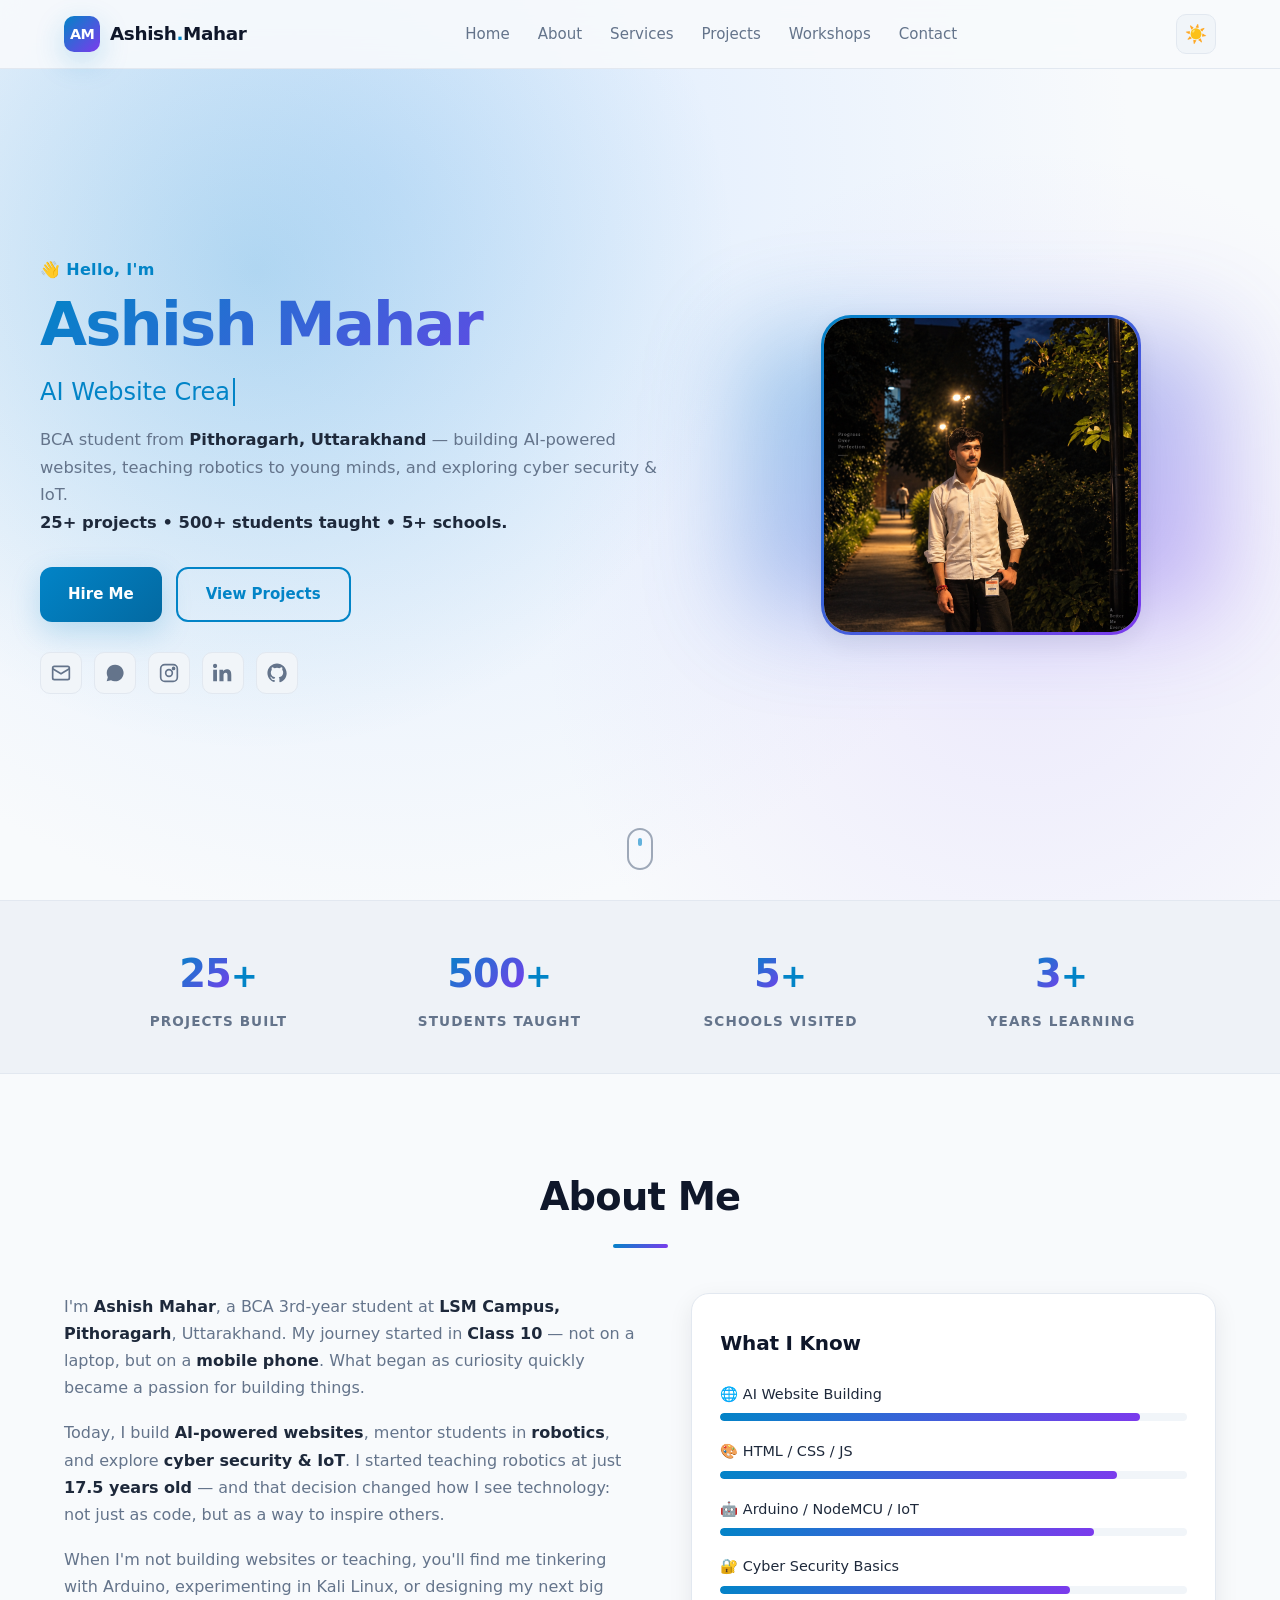
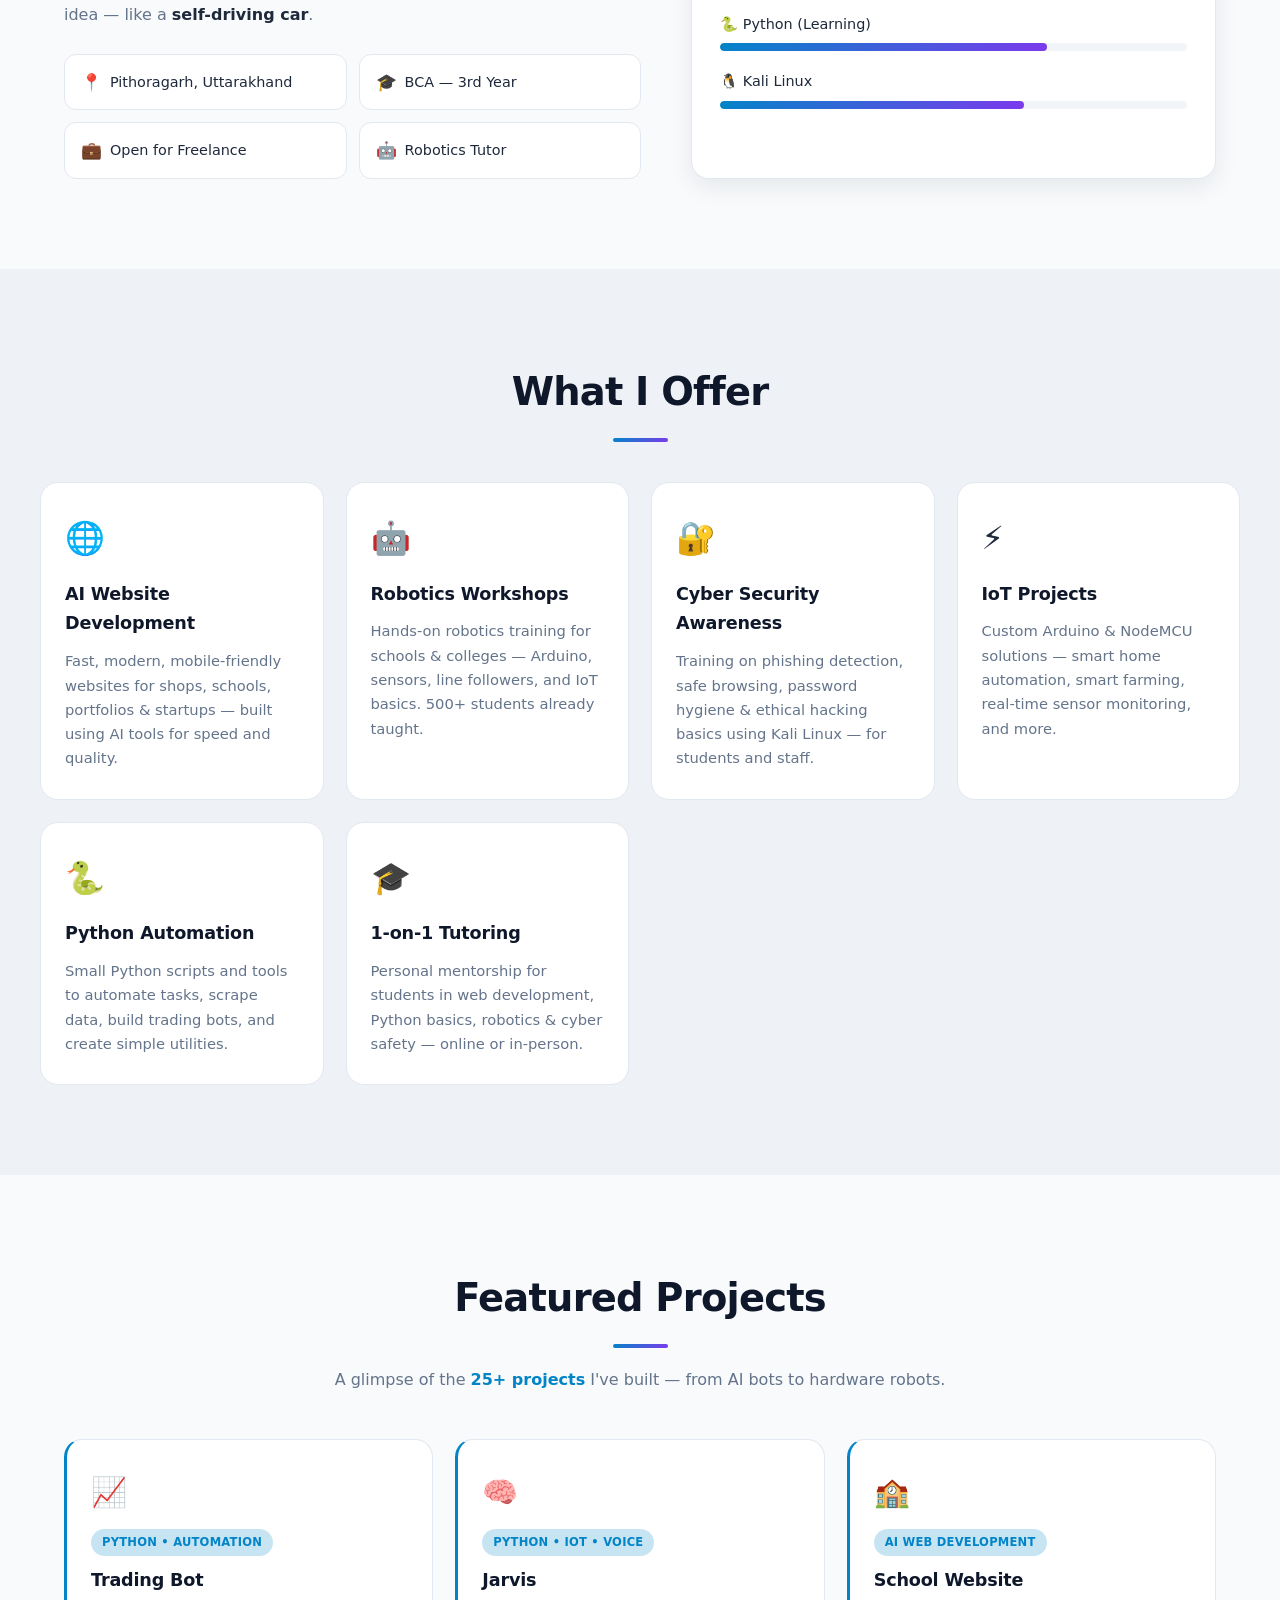
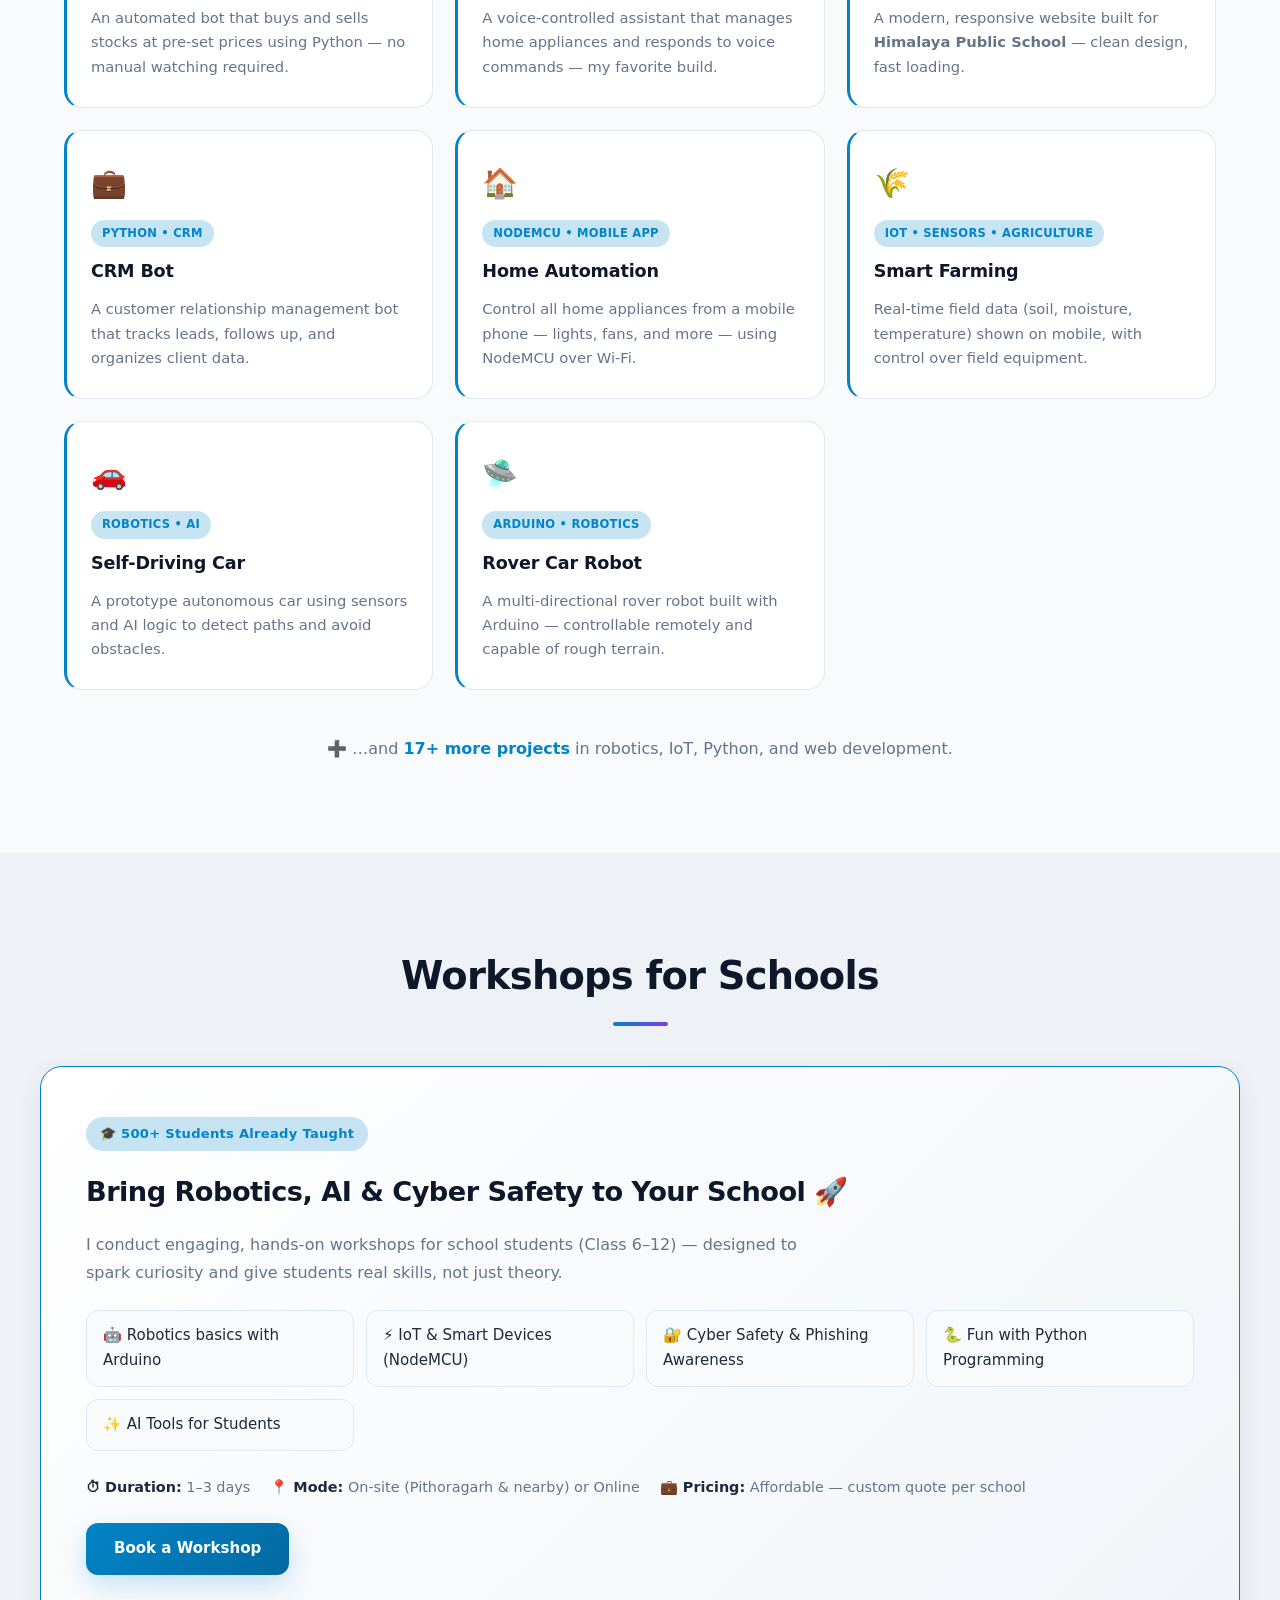
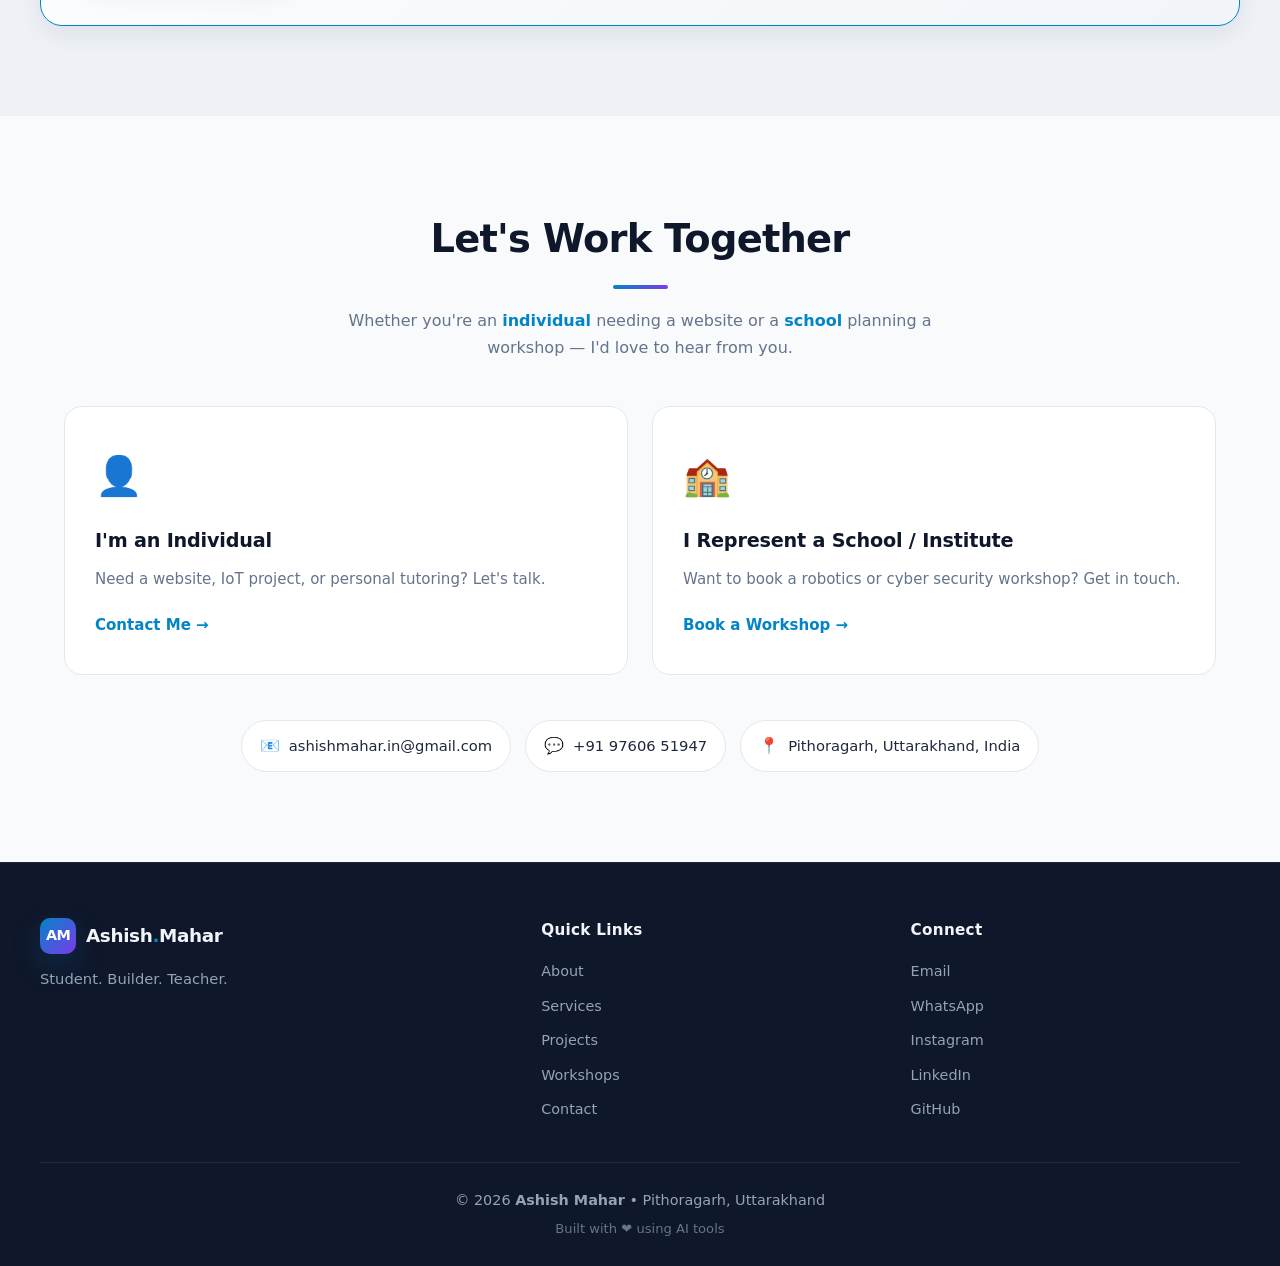
==== index.html @ cee3845d "Add files via upload" ====
<!DOCTYPE html>
<html lang="en">
<head>
  <meta charset="UTF-8" />
  <meta name="viewport" content="width=device-width, initial-scale=1.0"/>
  <meta name="description" content="Ashish Mahar — AI Website Creator, Robotics Tutor & Cyber Security Enthusiast from Pithoragarh, Uttarakhand. 25+ projects, 500+ students taught."/>
  <meta name="keywords" content="Ashish Mahar, AI Websites, Robotics Tutor, Cyber Security, Pithoragarh, Arduino, NodeMCU, Python Developer, IoT"/>
  <meta name="author" content="Ashish Mahar"/>

  <!-- Open Graph (for WhatsApp / Instagram / LinkedIn previews) -->
  <meta property="og:title" content="Ashish Mahar | AI Websites • Robotics • Cyber Security"/>
  <meta property="og:description" content="BCA Student • Robotics Tutor • 25+ Projects • 500+ Students Taught"/>
  <meta property="og:type" content="website"/>

  <title>Ashish Mahar | AI Websites • Robotics • Cyber Security</title>
  <link rel="stylesheet" href="style.css"/>
  <link rel="icon" href="data:image/svg+xml,<svg xmlns='http://www.w3.org/2000/svg' viewBox='0 0 100 100'><text y='.9em' font-size='90'>⚡</text></svg>"/>

  <!-- Auto theme detection BEFORE page renders (prevents flash) -->
  <script>
    (function() {
      const saved = localStorage.getItem('theme');
      const prefersLight = window.matchMedia('(prefers-color-scheme: light)').matches;
      const theme = saved || (prefersLight ? 'light' : 'dark');
      document.documentElement.setAttribute('data-theme', theme);
    })();
  </script>
</head>
<body>

<!-- ═══════════════ NAVBAR ═══════════════ -->
<nav class="navbar">
  <div class="nav-container">
    <a href="index.html" class="logo">
      <span class="logo-mark">AM</span>
      <span class="logo-text">Ashish<span class="dot">.</span>Mahar</span>
    </a>

    <ul class="nav-links" id="navLinks">
      <li><a href="#home">Home</a></li>
      <li><a href="#about">About</a></li>
      <li><a href="#services">Services</a></li>
      <li><a href="#projects">Projects</a></li>
      <li><a href="#workshops">Workshops</a></li>
      <li><a href="form.html">Contact</a></li>
    </ul>

    <div class="nav-actions">
      <button class="theme-toggle" id="themeToggle" aria-label="Toggle theme">
        <span class="icon-sun">☀️</span>
        <span class="icon-moon">🌙</span>
      </button>
      <div class="hamburger" id="hamburger">
        <span></span><span></span><span></span>
      </div>
    </div>
  </div>
</nav>

<!-- ═══════════════ HERO ═══════════════ -->
<section id="home" class="hero">
  <div class="hero-container">
    <div class="hero-text">
      <p class="greet">👋 Hello, I'm</p>
      <h1 class="hero-name">Ashish Mahar</h1>
      <h2 class="typed-line"><span id="typed"></span></h2>
      <p class="hero-desc">
        BCA student from <strong>Pithoragarh, Uttarakhand</strong> — building AI-powered websites,
        teaching robotics to young minds, and exploring cyber security & IoT.
        <br/><strong>25+ projects • 500+ students taught • 5+ schools.</strong>
      </p>

      <div class="hero-btns">
        <a href="form.html" class="btn primary">Hire Me</a>
        <a href="#projects" class="btn secondary">View Projects</a>
      </div>

      <div class="socials">
        <a href="mailto:ashishmahar.in@gmail.com" title="Email" aria-label="Email">
          <svg viewBox="0 0 24 24" fill="none" stroke="currentColor" stroke-width="2"><rect x="2" y="4" width="20" height="16" rx="2"/><path d="m2 7 10 6 10-6"/></svg>
        </a>
        <a href="https://wa.me/919760651947" target="_blank" title="WhatsApp" aria-label="WhatsApp">
          <svg viewBox="0 0 24 24" fill="currentColor"><path d="M17.5 14.4c-.3-.1-1.7-.8-2-.9-.3-.1-.5-.1-.7.1-.2.3-.8.9-.9 1.1-.2.2-.3.2-.6.1-.3-.1-1.2-.4-2.3-1.4-.9-.8-1.4-1.7-1.6-2-.2-.3 0-.4.1-.6.1-.1.3-.3.4-.5.1-.2.2-.3.3-.5.1-.2 0-.4 0-.5 0-.1-.7-1.6-.9-2.2-.2-.6-.5-.5-.7-.5h-.6c-.2 0-.5.1-.8.4-.3.3-1 1-1 2.5s1.1 2.9 1.2 3.1c.1.2 2.1 3.2 5 4.5.7.3 1.2.5 1.7.6.7.2 1.3.2 1.8.1.5-.1 1.7-.7 1.9-1.4.2-.7.2-1.2.2-1.4-.1-.1-.3-.2-.6-.3zM12 2a10 10 0 0 0-8.6 15L2 22l5.2-1.4A10 10 0 1 0 12 2z"/></svg>
        </a>
        <a href="https://www.instagram.com/" target="_blank" title="Instagram" aria-label="Instagram">
          <svg viewBox="0 0 24 24" fill="none" stroke="currentColor" stroke-width="2"><rect x="2" y="2" width="20" height="20" rx="5"/><circle cx="12" cy="12" r="4"/><circle cx="17.5" cy="6.5" r="1.2" fill="currentColor"/></svg>
        </a>
        <a href="https://www.linkedin.com/" target="_blank" title="LinkedIn" aria-label="LinkedIn">
          <svg viewBox="0 0 24 24" fill="currentColor"><path d="M4.98 3.5C4.98 4.88 3.87 6 2.5 6S0 4.88 0 3.5 1.12 1 2.5 1s2.48 1.12 2.48 2.5zM.22 8h4.56v14H.22V8zm7.5 0h4.37v1.92h.06c.61-1.15 2.1-2.37 4.32-2.37 4.62 0 5.47 3.04 5.47 7v7.45h-4.56v-6.6c0-1.57-.03-3.6-2.2-3.6-2.2 0-2.54 1.72-2.54 3.5v6.7H7.72V8z"/></svg>
        </a>
        <a href="https://github.com/" target="_blank" title="GitHub" aria-label="GitHub">
          <svg viewBox="0 0 24 24" fill="currentColor"><path d="M12 .5C5.7.5.5 5.7.5 12c0 5.1 3.3 9.4 7.9 10.9.6.1.8-.2.8-.6v-2c-3.2.7-3.9-1.5-3.9-1.5-.5-1.3-1.3-1.7-1.3-1.7-1.1-.7.1-.7.1-.7 1.1.1 1.7 1.2 1.7 1.2 1 1.7 2.7 1.2 3.4.9.1-.7.4-1.2.7-1.5-2.6-.3-5.3-1.3-5.3-5.8 0-1.3.5-2.3 1.2-3.1-.1-.3-.5-1.5.1-3.1 0 0 1-.3 3.2 1.2a11 11 0 0 1 5.8 0c2.2-1.5 3.2-1.2 3.2-1.2.6 1.6.2 2.8.1 3.1.8.8 1.2 1.8 1.2 3.1 0 4.5-2.7 5.5-5.3 5.8.4.4.8 1.1.8 2.2v3.3c0 .3.2.7.8.6 4.6-1.5 7.9-5.8 7.9-10.9C23.5 5.7 18.3.5 12 .5z"/></svg>
        </a>
      </div>
    </div>

    <div class="hero-photo">
      <div class="photo-frame">
        <img src="assets/ashish.jpg" alt="Ashish Mahar" onerror="this.src='data:image/svg+xml,<svg xmlns=%22http://www.w3.org/2000/svg%22 viewBox=%220 0 300 300%22><rect width=%22300%22 height=%22300%22 fill=%22%231e293b%22/><text x=%2250%25%22 y=%2250%25%22 font-size=%22120%22 text-anchor=%22middle%22 dominant-baseline=%22middle%22 fill=%22%2338bdf8%22>AM</text></svg>'"/>
      </div>
      <div class="photo-glow"></div>
    </div>
  </div>

  <a href="#about" class="scroll-down" aria-label="Scroll down">
    <span></span>
  </a>
</section>

<!-- ═══════════════ STATS BAR ═══════════════ -->
<section class="stats-bar">
  <div class="stats-container">
    <div class="stat">
      <h3 data-count="25">0</h3><span>+</span>
      <p>Projects Built</p>
    </div>
    <div class="stat">
      <h3 data-count="500">0</h3><span>+</span>
      <p>Students Taught</p>
    </div>
    <div class="stat">
      <h3 data-count="5">0</h3><span>+</span>
      <p>Schools Visited</p>
    </div>
    <div class="stat">
      <h3 data-count="3">0</h3><span>+</span>
      <p>Years Learning</p>
    </div>
  </div>
</section>

<!-- ═══════════════ ABOUT ═══════════════ -->
<section id="about" class="section">
  <h2 class="section-title">About Me</h2>

  <div class="about-grid">
    <div class="about-text">
      <p>
        I'm <strong>Ashish Mahar</strong>, a BCA 3rd-year student at <strong>LSM Campus, Pithoragarh</strong>,
        Uttarakhand. My journey started in <strong>Class 10</strong> — not on a laptop, but on a
        <strong>mobile phone</strong>. What began as curiosity quickly became a passion for building things.
      </p>
      <p>
        Today, I build <strong>AI-powered websites</strong>, mentor students in <strong>robotics</strong>,
        and explore <strong>cyber security & IoT</strong>. I started teaching robotics at just
        <strong>17.5 years old</strong> — and that decision changed how I see technology: not just as code,
        but as a way to inspire others.
      </p>
      <p>
        When I'm not building websites or teaching, you'll find me tinkering with Arduino,
        experimenting in Kali Linux, or designing my next big idea — like a <strong>self-driving car</strong>.
      </p>

      <div class="info-grid">
        <div><span class="ico">📍</span> Pithoragarh, Uttarakhand</div>
        <div><span class="ico">🎓</span> BCA — 3rd Year</div>
        <div><span class="ico">💼</span> Open for Freelance</div>
        <div><span class="ico">🤖</span> Robotics Tutor</div>
      </div>
    </div>

    <div class="skills-box">
      <h3>What I Know</h3>

      <div class="skill">
        <div class="skill-head"><span>🌐 AI Website Building</span><b></b></div>
        <div class="bar"><i style="--w:90%"></i></div>
      </div>
      <div class="skill">
        <div class="skill-head"><span>🎨 HTML / CSS / JS</span><b></b></div>
        <div class="bar"><i style="--w:85%"></i></div>
      </div>
      <div class="skill">
        <div class="skill-head"><span>🤖 Arduino / NodeMCU / IoT</span><b></b></div>
        <div class="bar"><i style="--w:80%"></i></div>
      </div>
      <div class="skill">
        <div class="skill-head"><span>🔐 Cyber Security Basics</span><b></b></div>
        <div class="bar"><i style="--w:75%"></i></div>
      </div>
      <div class="skill">
        <div class="skill-head"><span>🐍 Python (Learning)</span><b></b></div>
        <div class="bar"><i style="--w:70%"></i></div>
      </div>
      <div class="skill">
        <div class="skill-head"><span>🐧 Kali Linux</span><b></b></div>
        <div class="bar"><i style="--w:65%"></i></div>
      </div>
    </div>
  </div>
</section>

<!-- ═══════════════ SERVICES ═══════════════ -->
<section id="services" class="section alt">
  <h2 class="section-title">What I Offer</h2>

  <div class="cards">
    <div class="card">
      <div class="icon">🌐</div>
      <h3>AI Website Development</h3>
      <p>Fast, modern, mobile-friendly websites for shops, schools, portfolios & startups — built using AI tools for speed and quality.</p>
    </div>

    <div class="card">
      <div class="icon">🤖</div>
      <h3>Robotics Workshops</h3>
      <p>Hands-on robotics training for schools & colleges — Arduino, sensors, line followers, and IoT basics. 500+ students already taught.</p>
    </div>

    <div class="card">
      <div class="icon">🔐</div>
      <h3>Cyber Security Awareness</h3>
      <p>Training on phishing detection, safe browsing, password hygiene & ethical hacking basics using Kali Linux — for students and staff.</p>
    </div>

    <div class="card">
      <div class="icon">⚡</div>
      <h3>IoT Projects</h3>
      <p>Custom Arduino & NodeMCU solutions — smart home automation, smart farming, real-time sensor monitoring, and more.</p>
    </div>

    <div class="card">
      <div class="icon">🐍</div>
      <h3>Python Automation</h3>
      <p>Small Python scripts and tools to automate tasks, scrape data, build trading bots, and create simple utilities.</p>
    </div>

    <div class="card">
      <div class="icon">🎓</div>
      <h3>1-on-1 Tutoring</h3>
      <p>Personal mentorship for students in web development, Python basics, robotics & cyber safety — online or in-person.</p>
    </div>
  </div>
</section>

<!-- ═══════════════ PROJECTS ═══════════════ -->
<section id="projects" class="section">
  <h2 class="section-title">Featured Projects</h2>
  <p class="section-sub">A glimpse of the <strong>25+ projects</strong> I've built — from AI bots to hardware robots.</p>

  <div class="cards">
    <div class="card project">
      <div class="project-emoji">📈</div>
      <span class="tag">Python • Automation</span>
      <h3>Trading Bot</h3>
      <p>An automated bot that buys and sells stocks at pre-set prices using Python — no manual watching required.</p>
    </div>

    <div class="card project">
      <div class="project-emoji">🧠</div>
      <span class="tag">Python • IoT • Voice</span>
      <h3>Jarvis</h3>
      <p>A voice-controlled assistant that manages home appliances and responds to voice commands — my favorite build.</p>
    </div>

    <div class="card project">
      <div class="project-emoji">🏫</div>
      <span class="tag">AI Web Development</span>
      <h3>School Website</h3>
      <p>A modern, responsive website built for <strong>Himalaya Public School</strong> — clean design, fast loading.</p>
    </div>

    <div class="card project">
      <div class="project-emoji">💼</div>
      <span class="tag">Python • CRM</span>
      <h3>CRM Bot</h3>
      <p>A customer relationship management bot that tracks leads, follows up, and organizes client data.</p>
    </div>

    <div class="card project">
      <div class="project-emoji">🏠</div>
      <span class="tag">NodeMCU • Mobile App</span>
      <h3>Home Automation</h3>
      <p>Control all home appliances from a mobile phone — lights, fans, and more — using NodeMCU over Wi-Fi.</p>
    </div>

    <div class="card project">
      <div class="project-emoji">🌾</div>
      <span class="tag">IoT • Sensors • Agriculture</span>
      <h3>Smart Farming</h3>
      <p>Real-time field data (soil, moisture, temperature) shown on mobile, with control over field equipment.</p>
    </div>

    <div class="card project">
      <div class="project-emoji">🚗</div>
      <span class="tag">Robotics • AI</span>
      <h3>Self-Driving Car</h3>
      <p>A prototype autonomous car using sensors and AI logic to detect paths and avoid obstacles.</p>
    </div>

    <div class="card project">
      <div class="project-emoji">🛸</div>
      <span class="tag">Arduino • Robotics</span>
      <h3>Rover Car Robot</h3>
      <p>A multi-directional rover robot built with Arduino — controllable remotely and capable of rough terrain.</p>
    </div>
  </div>

  <p class="more-projects">➕ …and <strong>17+ more projects</strong> in robotics, IoT, Python, and web development.</p>
</section>

<!-- ═══════════════ WORKSHOPS ═══════════════ -->
<section id="workshops" class="section alt">
  <h2 class="section-title">Workshops for Schools</h2>

  <div class="workshop-box">
    <div class="workshop-text">
      <span class="workshop-badge">🎓 500+ Students Already Taught</span>
      <h3>Bring Robotics, AI & Cyber Safety to Your School 🚀</h3>
      <p>
        I conduct engaging, hands-on workshops for school students (Class 6–12) — designed to
        spark curiosity and give students real skills, not just theory.
      </p>

      <ul class="workshop-list">
        <li>🤖 Robotics basics with Arduino</li>
        <li>⚡ IoT & Smart Devices (NodeMCU)</li>
        <li>🔐 Cyber Safety & Phishing Awareness</li>
        <li>🐍 Fun with Python Programming</li>
        <li>✨ AI Tools for Students</li>
      </ul>

      <div class="workshop-meta">
        <span><b>⏱ Duration:</b> 1–3 days</span>
        <span><b>📍 Mode:</b> On-site (Pithoragarh & nearby) or Online</span>
        <span><b>💼 Pricing:</b> Affordable — custom quote per school</span>
      </div>

      <a href="form.html#school" class="btn primary">Book a Workshop</a>
    </div>
  </div>
</section>

<!-- ═══════════════ CTA / CONTACT ═══════════════ -->
<section id="contact-cta" class="section">
  <h2 class="section-title">Let's Work Together</h2>
  <p class="section-sub">Whether you're an <strong>individual</strong> needing a website or a <strong>school</strong> planning a workshop — I'd love to hear from you.</p>

  <div class="cta-cards">
    <a href="form.html#individual" class="cta-card">
      <div class="cta-icon">👤</div>
      <h3>I'm an Individual</h3>
      <p>Need a website, IoT project, or personal tutoring? Let's talk.</p>
      <span class="cta-link">Contact Me →</span>
    </a>

    <a href="form.html#school" class="cta-card">
      <div class="cta-icon">🏫</div>
      <h3>I Represent a School / Institute</h3>
      <p>Want to book a robotics or cyber security workshop? Get in touch.</p>
      <span class="cta-link">Book a Workshop →</span>
    </a>
  </div>

  <div class="quick-contact">
    <a href="mailto:ashishmahar.in@gmail.com" class="quick-item">
      <span>📧</span> ashishmahar.in@gmail.com
    </a>
    <a href="https://wa.me/919760651947" class="quick-item" target="_blank">
      <span>💬</span> +91 97606 51947
    </a>
    <span class="quick-item">
      <span>📍</span> Pithoragarh, Uttarakhand, India
    </span>
  </div>
</section>

<!-- ═══════════════ FOOTER ═══════════════ -->
<footer>
  <div class="footer-content">
    <div class="footer-brand">
      <div class="logo">
        <span class="logo-mark">AM</span>
        <span class="logo-text">Ashish<span class="dot">.</span>Mahar</span>
      </div>
      <p>Student. Builder. Teacher.</p>
    </div>

    <div class="footer-links">
      <h4>Quick Links</h4>
      <a href="#about">About</a>
      <a href="#services">Services</a>
      <a href="#projects">Projects</a>
      <a href="#workshops">Workshops</a>
      <a href="form.html">Contact</a>
    </div>

    <div class="footer-links">
      <h4>Connect</h4>
      <a href="mailto:ashishmahar.in@gmail.com">Email</a>
      <a href="https://wa.me/919760651947" target="_blank">WhatsApp</a>
      <a href="https://www.instagram.com/" target="_blank">Instagram</a>
      <a href="https://www.linkedin.com/" target="_blank">LinkedIn</a>
      <a href="https://github.com/" target="_blank">GitHub</a>
    </div>
  </div>

  <div class="footer-bottom">
    <p>© <span id="year"></span> <strong>Ashish Mahar</strong> • Pithoragarh, Uttarakhand</p>
    <p class="small">Built with ❤️ using AI tools</p>
  </div>
</footer>

<!-- Back to top -->
<a href="#home" class="back-top" id="backTop" aria-label="Back to top">↑</a>

<!-- Scripts -->
<script src="theme.js"></script>
<script src="script.js"></script>
</body>
</html>
---- style.css ----
/* ═══════════════════════════════════════════════════════════
   ASHISH MAHAR — PORTFOLIO STYLESHEET (FINAL v2)
   Theme: Dark + Light (auto + manual toggle) — FULLY POLISHED
   ═══════════════════════════════════════════════════════════ */

/* ─── CSS VARIABLES — DARK THEME (default) ─── */
:root,
[data-theme="dark"] {
  --bg:            #0a0e1a;
  --bg-alt:        #0d1424;
  --bg-card:       #131b2e;
  --bg-elevated:   #1a2438;
  --border:        #1e293b;
  --border-hover:  #38bdf8;

  --text:          #e2e8f0;
  --text-muted:    #94a3b8;
  --text-dim:      #64748b;
  --heading:       #f1f5f9;

  --accent:        #38bdf8;
  --accent-2:      #a78bfa;
  --accent-glow:   rgba(56, 189, 248, 0.35);

  --gradient:      linear-gradient(135deg, #38bdf8, #a78bfa);
  --gradient-btn:  linear-gradient(135deg, #38bdf8, #0ea5e9);

  --shadow-card:   0 15px 35px rgba(0, 0, 0, 0.4);
  --shadow-glow:   0 10px 30px rgba(56, 189, 248, 0.25);

  --navbar-bg:     rgba(10, 14, 26, 0.85);
  --footer-bg:     #060912;
  --hero-bg:       radial-gradient(circle at 30% 20%, #1e293b 0%, #0a0e1a 60%);
}

/* ─── LIGHT THEME — FULLY POLISHED ─── */
[data-theme="light"] {
  --bg:            #f8fafc;
  --bg-alt:        #eef2f7;
  --bg-card:       #ffffff;
  --bg-elevated:   #f1f5f9;
  --border:        #e2e8f0;
  --border-hover:  #0ea5e9;

  --text:          #1e293b;
  --text-muted:    #64748b;
  --text-dim:      #94a3b8;
  --heading:       #0f172a;

  --accent:        #0284c7;
  --accent-2:      #7c3aed;
  --accent-glow:   rgba(2, 132, 199, 0.22);

  --gradient:      linear-gradient(135deg, #0284c7, #7c3aed);
  --gradient-btn:  linear-gradient(135deg, #0284c7, #0369a1);

  --shadow-card:   0 8px 25px rgba(15, 23, 42, 0.08);
  --shadow-glow:   0 10px 30px rgba(2, 132, 199, 0.22);

  --navbar-bg:     rgba(248, 250, 252, 0.9);
  --footer-bg:     #0f172a;
  --hero-bg:       radial-gradient(circle at 30% 20%, #dbeafe 0%, #f8fafc 65%);
}

/* ─── BASE RESET ─── */
* { margin: 0; padding: 0; box-sizing: border-box; }
html { scroll-behavior: smooth; scroll-padding-top: 80px; }

body {
  font-family: 'Inter', 'Segoe UI', system-ui, -apple-system, sans-serif;
  background: var(--bg);
  color: var(--text);
  line-height: 1.7;
  overflow-x: hidden;
  transition: background 0.4s ease, color 0.4s ease;
}

img { max-width: 100%; display: block; }
a { color: var(--accent); text-decoration: none; transition: 0.25s; }
a:hover { opacity: 0.85; }

::selection { background: var(--accent); color: #ffffff; }

::-webkit-scrollbar { width: 10px; }
::-webkit-scrollbar-track { background: var(--bg-alt); }
::-webkit-scrollbar-thumb {
  background: var(--gradient);
  border-radius: 5px;
}

/* ═══════════════ NAVBAR ═══════════════ */
.navbar {
  position: fixed;
  top: 0; left: 0; right: 0;
  background: var(--navbar-bg);
  backdrop-filter: blur(14px);
  -webkit-backdrop-filter: blur(14px);
  border-bottom: 1px solid var(--border);
  z-index: 1000;
  transition: background 0.4s ease, border-color 0.4s ease, box-shadow 0.3s;
}

.nav-container {
  max-width: 1200px;
  margin: 0 auto;
  padding: 14px 24px;
  display: flex;
  justify-content: space-between;
  align-items: center;
  gap: 20px;
}

.logo {
  display: flex;
  align-items: center;
  gap: 10px;
  text-decoration: none;
  color: var(--heading);
  font-weight: 800;
  font-size: 1.15rem;
  letter-spacing: -0.02em;
}

.logo-img {
  width: 36px;
  height: 36px;
  border-radius: 10px;
  display: block;
  box-shadow: 0 0 20px rgba(56, 189, 248, 0.35);
  transition: 0.35s cubic-bezier(0.4, 0, 0.2, 1);
  flex-shrink: 0;
}
.logo:hover .logo-img {
  transform: rotate(-8deg) scale(1.1);
  box-shadow: 0 0 28px rgba(56, 189, 248, 0.6);
}
[data-theme="light"] .logo-img {
  box-shadow: 0 4px 14px rgba(2, 132, 199, 0.25);
}
[data-theme="light"] .logo:hover .logo-img {
  box-shadow: 0 6px 20px rgba(2, 132, 199, 0.4);
}

.logo-text .dot { color: var(--accent); }

.logo-mark {
  display: inline-flex;
  align-items: center;
  justify-content: center;
  width: 36px; height: 36px;
  background: var(--gradient);
  color: #fff;
  font-weight: 900;
  font-size: 0.9rem;
  border-radius: 10px;
  letter-spacing: -0.05em;
  box-shadow: var(--shadow-glow);
}

.nav-links {
  display: flex;
  gap: 28px;
  list-style: none;
}

.nav-links a {
  color: var(--text-muted);
  font-size: 0.94rem;
  font-weight: 500;
  position: relative;
  padding: 4px 0;
}

.nav-links a::after {
  content: '';
  position: absolute;
  bottom: 0; left: 0;
  width: 0; height: 2px;
  background: var(--gradient);
  border-radius: 2px;
  transition: width 0.3s ease;
}
.nav-links a:hover { color: var(--accent); }
.nav-links a:hover::after { width: 100%; }

.nav-actions {
  display: flex;
  align-items: center;
  gap: 14px;
}

.theme-toggle {
  background: var(--bg-elevated);
  border: 1px solid var(--border);
  width: 40px; height: 40px;
  border-radius: 10px;
  cursor: pointer;
  display: inline-flex;
  align-items: center;
  justify-content: center;
  font-size: 1.1rem;
  color: var(--text);
  transition: 0.3s;
  position: relative;
  overflow: hidden;
}
.theme-toggle:hover {
  border-color: var(--accent);
  transform: scale(1.05);
}
.theme-toggle .icon-sun,
.theme-toggle .icon-moon {
  position: absolute;
  transition: 0.4s ease;
}
[data-theme="dark"] .icon-sun  { transform: translateY(-40px); opacity: 0; }
[data-theme="dark"] .icon-moon { transform: translateY(0);     opacity: 1; }
[data-theme="light"] .icon-sun { transform: translateY(0);     opacity: 1; }
[data-theme="light"] .icon-moon{ transform: translateY(40px);  opacity: 0; }

.hamburger {
  display: none;
  flex-direction: column;
  gap: 5px;
  cursor: pointer;
  padding: 8px;
}
.hamburger span {
  width: 24px; height: 2.5px;
  background: var(--accent);
  border-radius: 3px;
  transition: 0.3s;
}
.hamburger.active span:nth-child(1) { transform: translateY(7.5px) rotate(45deg); }
.hamburger.active span:nth-child(2) { opacity: 0; }
.hamburger.active span:nth-child(3) { transform: translateY(-7.5px) rotate(-45deg); }

/* ═══════════════ HERO ═══════════════ */
.hero {
  min-height: 100vh;
  padding: 130px 24px 80px;
  background: var(--hero-bg);
  display: flex;
  align-items: center;
  position: relative;
  overflow: hidden;
  transition: background 0.4s ease;
}

.hero::before {
  content: '';
  position: absolute;
  inset: 0;
  background-image:
    radial-gradient(circle at 20% 30%, var(--accent-glow) 0%, transparent 40%),
    radial-gradient(circle at 80% 70%, rgba(167, 139, 250, 0.15) 0%, transparent 40%);
  pointer-events: none;
}

.hero-container {
  max-width: 1200px;
  margin: 0 auto;
  width: 100%;
  display: grid;
  grid-template-columns: 1.2fr 1fr;
  gap: 60px;
  align-items: center;
  position: relative;
  z-index: 1;
}

.greet {
  color: var(--accent);
  font-size: 1rem;
  font-weight: 600;
  margin-bottom: 8px;
  letter-spacing: 0.02em;
}

.hero-name {
  font-size: clamp(2.2rem, 5.5vw, 3.8rem);
  font-weight: 900;
  line-height: 1.1;
  letter-spacing: -0.03em;
  background: var(--gradient);
  -webkit-background-clip: text;
  -webkit-text-fill-color: transparent;
  background-clip: text;
  margin-bottom: 14px;
}

.typed-line {
  font-size: clamp(1.05rem, 2.4vw, 1.5rem);
  color: var(--text-muted);
  font-weight: 500;
  height: 2rem;
  margin-bottom: 22px;
}
#typed {
  color: var(--accent);
  border-right: 2px solid var(--accent);
  padding-right: 3px;
  animation: blink 0.9s infinite;
}
@keyframes blink { 50% { border-color: transparent; } }

.hero-desc {
  color: var(--text-muted);
  font-size: 1.02rem;
  max-width: 620px;
  margin-bottom: 30px;
}
.hero-desc strong { color: var(--text); font-weight: 600; }

.hero-btns {
  display: flex;
  gap: 14px;
  flex-wrap: wrap;
  margin-bottom: 30px;
}

.btn {
  display: inline-flex;
  align-items: center;
  justify-content: center;
  gap: 8px;
  padding: 13px 28px;
  border-radius: 12px;
  font-weight: 600;
  font-size: 0.94rem;
  cursor: pointer;
  border: none;
  font-family: inherit;
  text-decoration: none;
  transition: 0.3s cubic-bezier(0.4, 0, 0.2, 1);
}

.btn.primary {
  background: var(--gradient-btn);
  color: #ffffff;
  box-shadow: var(--shadow-glow);
}
.btn.primary:hover {
  transform: translateY(-3px);
  box-shadow: 0 15px 35px var(--accent-glow);
  opacity: 1;
}

.btn.secondary {
  background: transparent;
  color: var(--accent);
  border: 2px solid var(--accent);
}
.btn.secondary:hover {
  background: var(--accent);
  color: #ffffff;
  transform: translateY(-3px);
  opacity: 1;
}

.socials {
  display: flex;
  gap: 12px;
  flex-wrap: wrap;
}
.socials a {
  width: 42px; height: 42px;
  display: inline-flex;
  align-items: center;
  justify-content: center;
  background: var(--bg-elevated);
  border: 1px solid var(--border);
  border-radius: 10px;
  color: var(--text-muted);
  transition: 0.3s;
}
.socials a svg { width: 20px; height: 20px; }
.socials a:hover {
  color: var(--accent);
  border-color: var(--accent);
  transform: translateY(-4px);
  box-shadow: var(--shadow-glow);
  opacity: 1;
}

.hero-photo {
  display: flex;
  justify-content: center;
  position: relative;
}

.photo-frame {
  width: 320px;
  height: 320px;
  border-radius: 30px;
  overflow: hidden;
  border: 3px solid transparent;
  background:
    linear-gradient(var(--bg-card), var(--bg-card)) padding-box,
    var(--gradient) border-box;
  position: relative;
  z-index: 2;
  animation: float 5s ease-in-out infinite;
  box-shadow: var(--shadow-card);
}

.photo-frame img {
  width: 100%;
  height: 100%;
  object-fit: cover;
  object-position: center;
}

.photo-glow {
  position: absolute;
  inset: 20px;
  background: var(--gradient);
  border-radius: 30px;
  filter: blur(50px);
  opacity: 0.35;
  z-index: 1;
}

@keyframes float {
  0%, 100% { transform: translateY(0); }
  50%      { transform: translateY(-15px); }
}

.scroll-down {
  position: absolute;
  bottom: 30px;
  left: 50%;
  transform: translateX(-50%);
  width: 26px; height: 42px;
  border: 2px solid var(--text-muted);
  border-radius: 14px;
  display: flex;
  justify-content: center;
  padding-top: 8px;
  opacity: 0.6;
  transition: 0.3s;
}
.scroll-down:hover { opacity: 1; border-color: var(--accent); }
.scroll-down span {
  width: 4px; height: 8px;
  background: var(--accent);
  border-radius: 4px;
  animation: scrolldot 1.6s ease-in-out infinite;
}
@keyframes scrolldot {
  0%   { transform: translateY(0); opacity: 1; }
  100% { transform: translateY(14px); opacity: 0; }
}

/* ═══════════════ STATS BAR ═══════════════ */
.stats-bar {
  background: var(--bg-alt);
  border-top: 1px solid var(--border);
  border-bottom: 1px solid var(--border);
  padding: 40px 24px;
  transition: background 0.4s ease;
}

.stats-container {
  max-width: 1100px;
  margin: 0 auto;
  display: grid;
  grid-template-columns: repeat(4, 1fr);
  gap: 24px;
  text-align: center;
}

.stat h3 {
  display: inline;
  font-size: clamp(1.6rem, 3.5vw, 2.4rem);
  font-weight: 900;
  background: var(--gradient);
  -webkit-background-clip: text;
  -webkit-text-fill-color: transparent;
  background-clip: text;
  letter-spacing: -0.02em;
}

.stat span {
  font-size: clamp(1.3rem, 3vw, 2rem);
  font-weight: 900;
  color: var(--accent);
}

.stat p {
  color: var(--text-muted);
  font-size: 0.85rem;
  text-transform: uppercase;
  letter-spacing: 0.08em;
  margin-top: 4px;
  font-weight: 600;
}

/* ═══════════════ SECTIONS ═══════════════ */
.section {
  padding: 90px 24px;
  max-width: 1200px;
  margin: 0 auto;
}
.section.alt {
  max-width: 100%;
  background: var(--bg-alt);
  transition: background 0.4s ease;
}
.section.alt > * {
  max-width: 1200px;
  margin-left: auto;
  margin-right: auto;
}

.section-title {
  font-size: clamp(1.7rem, 4vw, 2.4rem);
  font-weight: 800;
  color: var(--heading);
  text-align: center;
  margin-bottom: 18px;
  letter-spacing: -0.02em;
  position: relative;
}
.section-title::after {
  content: '';
  display: block;
  width: 55px; height: 4px;
  background: var(--gradient);
  border-radius: 3px;
  margin: 14px auto 0;
}

.section-sub {
  text-align: center;
  color: var(--text-muted);
  max-width: 620px;
  margin: 0 auto 45px;
  font-size: 1rem;
}
.section-sub strong { color: var(--accent); }

/* ═══════════════ ABOUT ═══════════════ */
.about-grid {
  display: grid;
  grid-template-columns: 1.1fr 1fr;
  gap: 50px;
  margin-top: 45px;
}

.about-text p {
  color: var(--text-muted);
  margin-bottom: 18px;
  font-size: 1rem;
}
.about-text strong { color: var(--text); font-weight: 600; }

.info-grid {
  display: grid;
  grid-template-columns: 1fr 1fr;
  gap: 12px;
  margin-top: 26px;
}
.info-grid > div {
  background: var(--bg-card);
  border: 1px solid var(--border);
  padding: 13px 16px;
  border-radius: 12px;
  font-size: 0.9rem;
  color: var(--text);
  display: flex;
  align-items: center;
  gap: 8px;
  transition: 0.3s;
}
.info-grid > div:hover {
  border-color: var(--accent);
  transform: translateY(-3px);
}
.info-grid .ico { font-size: 1.05rem; }

.skills-box {
  background: var(--bg-card);
  border: 1px solid var(--border);
  padding: 32px 28px;
  border-radius: 18px;
  box-shadow: var(--shadow-card);
  transition: background 0.4s ease;
}
.skills-box h3 {
  color: var(--heading);
  margin-bottom: 22px;
  font-size: 1.25rem;
  letter-spacing: -0.01em;
}

.skill { margin-bottom: 18px; }
.skill:last-child { margin-bottom: 0; }

.skill-head {
  display: flex;
  justify-content: space-between;
  align-items: center;
  margin-bottom: 7px;
  font-size: 0.9rem;
}
.skill-head span { color: var(--text); }
.skill-head b {
  color: var(--accent);
  font-size: 0.82rem;
  font-weight: 700;
}

.bar {
  height: 8px;
  background: var(--bg-elevated);
  border-radius: 10px;
  overflow: hidden;
  position: relative;
}
.bar i {
  display: block;
  height: 100%;
  width: 0;
  background: var(--gradient);
  border-radius: 10px;
  transition: width 1.4s cubic-bezier(0.25, 0.46, 0.45, 0.94);
}
.bar i.animate { width: var(--w); }

/* ═══════════════ CARDS ═══════════════ */
.cards {
  display: grid;
  gap: 22px;
  grid-template-columns: repeat(auto-fit, minmax(280px, 1fr));
  margin-top: 40px;
}

.card {
  background: var(--bg-card);
  border: 1px solid var(--border);
  border-radius: 18px;
  padding: 28px 24px;
  transition: 0.35s cubic-bezier(0.4, 0, 0.2, 1);
  position: relative;
  overflow: hidden;
}

.card::before {
  content: '';
  position: absolute;
  top: 0; left: 0;
  width: 100%; height: 3px;
  background: var(--gradient);
  transform: scaleX(0);
  transform-origin: left;
  transition: transform 0.4s ease;
}

.card:hover {
  transform: translateY(-8px);
  border-color: var(--border-hover);
  box-shadow: var(--shadow-card);
}
.card:hover::before { transform: scaleX(1); }

.card .icon {
  font-size: 2rem;
  margin-bottom: 14px;
  display: inline-block;
}

.card h3 {
  color: var(--heading);
  font-size: 1.1rem;
  font-weight: 700;
  margin-bottom: 10px;
  letter-spacing: -0.01em;
}

.card p {
  color: var(--text-muted);
  font-size: 0.92rem;
  line-height: 1.65;
}

.card.project { border-left: 3px solid var(--accent); }
.card.project .project-emoji {
  font-size: 1.8rem;
  margin-bottom: 10px;
  display: block;
}

.tag {
  display: inline-block;
  background: var(--accent-glow);
  color: var(--accent);
  font-size: 0.72rem;
  font-weight: 700;
  padding: 4px 11px;
  border-radius: 20px;
  margin-bottom: 10px;
  letter-spacing: 0.02em;
  text-transform: uppercase;
}

.more-projects {
  text-align: center;
  margin-top: 45px;
  color: var(--text-muted);
  font-size: 1rem;
}
.more-projects strong { color: var(--accent); }

/* ═══════════════ WORKSHOPS ═══════════════ */
.workshop-box {
  background: linear-gradient(135deg, var(--bg-card), var(--bg-elevated));
  border: 1px solid var(--accent);
  border-radius: 22px;
  padding: 50px 45px;
  margin-top: 40px;
  position: relative;
  overflow: hidden;
  box-shadow: var(--shadow-card);
  transition: background 0.4s ease;
}

.workshop-box::before {
  content: '';
  position: absolute;
  top: -50%; right: -50%;
  width: 300px; height: 300px;
  background: var(--gradient);
  opacity: 0.08;
  border-radius: 50%;
  filter: blur(60px);
}

.workshop-badge {
  display: inline-block;
  background: var(--accent-glow);
  color: var(--accent);
  font-size: 0.82rem;
  font-weight: 700;
  padding: 6px 14px;
  border-radius: 20px;
  margin-bottom: 18px;
  letter-spacing: 0.02em;
  position: relative;
  z-index: 1;
}

.workshop-text h3 {
  color: var(--heading);
  font-size: clamp(1.3rem, 3vw, 1.7rem);
  font-weight: 800;
  margin-bottom: 16px;
  letter-spacing: -0.02em;
  position: relative;
  z-index: 1;
}

.workshop-text > p {
  color: var(--text-muted);
  margin-bottom: 20px;
  max-width: 720px;
  position: relative;
  z-index: 1;
}

.workshop-list {
  list-style: none;
  display: grid;
  grid-template-columns: repeat(auto-fit, minmax(240px, 1fr));
  gap: 12px;
  margin: 24px 0;
  position: relative;
  z-index: 1;
}
.workshop-list li {
  background: var(--bg);
  border: 1px solid var(--border);
  padding: 12px 16px;
  border-radius: 12px;
  font-size: 0.94rem;
  color: var(--text);
  transition: 0.3s;
}
.workshop-list li:hover {
  border-color: var(--accent);
  transform: translateX(5px);
}

.workshop-meta {
  display: flex;
  flex-wrap: wrap;
  gap: 20px;
  margin: 24px 0;
  color: var(--text-muted);
  font-size: 0.9rem;
  position: relative;
  z-index: 1;
}
.workshop-meta b { color: var(--text); font-weight: 600; }

.workshop-text .btn {
  position: relative;
  z-index: 1;
}

/* ═══════════════ CTA / CONTACT ═══════════════ */
.cta-cards {
  display: grid;
  grid-template-columns: 1fr 1fr;
  gap: 24px;
  margin-top: 20px;
}

.cta-card {
  background: var(--bg-card);
  border: 1px solid var(--border);
  border-radius: 18px;
  padding: 36px 30px;
  text-decoration: none;
  transition: 0.35s;
  display: flex;
  flex-direction: column;
  position: relative;
  overflow: hidden;
}
.cta-card:hover {
  transform: translateY(-8px);
  border-color: var(--accent);
  box-shadow: var(--shadow-card), var(--shadow-glow);
  opacity: 1;
}

.cta-icon {
  font-size: 2.4rem;
  margin-bottom: 16px;
}

.cta-card h3 {
  color: var(--heading);
  font-size: 1.2rem;
  font-weight: 700;
  margin-bottom: 10px;
  letter-spacing: -0.01em;
}

.cta-card p {
  color: var(--text-muted);
  font-size: 0.94rem;
  margin-bottom: 20px;
  flex-grow: 1;
}

.cta-link {
  color: var(--accent);
  font-weight: 600;
  font-size: 0.94rem;
  display: inline-flex;
  align-items: center;
  gap: 6px;
  transition: 0.3s;
}
.cta-card:hover .cta-link { gap: 12px; }

.quick-contact {
  display: flex;
  flex-wrap: wrap;
  justify-content: center;
  gap: 14px;
  margin-top: 45px;
}

.quick-item {
  display: inline-flex;
  align-items: center;
  gap: 9px;
  background: var(--bg-card);
  border: 1px solid var(--border);
  padding: 11px 18px;
  border-radius: 30px;
  font-size: 0.92rem;
  color: var(--text);
  transition: 0.3s;
}
.quick-item:hover {
  border-color: var(--accent);
  color: var(--accent);
  transform: translateY(-3px);
  opacity: 1;
}
.quick-item span { font-size: 1rem; }

/* ═══════════════ FOOTER ═══════════════ */
footer {
  background: var(--footer-bg);
  color: #e2e8f0;
  padding: 55px 24px 25px;
  border-top: 1px solid #1e293b;
}

.footer-content {
  max-width: 1200px;
  margin: 0 auto;
  display: grid;
  grid-template-columns: 1.4fr 1fr 1fr;
  gap: 40px;
  margin-bottom: 40px;
}

.footer-brand .logo {
  margin-bottom: 12px;
  color: #f1f5f9;
}
.footer-brand .logo-text { color: #f1f5f9; }

.footer-brand p {
  color: #94a3b8;
  font-size: 0.92rem;
}

.footer-links {
  display: flex;
  flex-direction: column;
  gap: 10px;
}
.footer-links h4 {
  color: #f1f5f9;
  font-size: 0.95rem;
  font-weight: 700;
  margin-bottom: 6px;
  letter-spacing: 0.02em;
}
.footer-links a {
  color: #94a3b8;
  font-size: 0.9rem;
  transition: 0.25s;
}
.footer-links a:hover {
  color: var(--accent);
  transform: translateX(4px);
  opacity: 1;
}

.footer-bottom {
  max-width: 1200px;
  margin: 0 auto;
  padding-top: 25px;
  border-top: 1px solid #1e293b;
  text-align: center;
  color: #94a3b8;
  font-size: 0.9rem;
}
.footer-bottom .small {
  font-size: 0.82rem;
  color: #64748b;
  margin-top: 6px;
}

/* ═══════════════ BACK TO TOP ═══════════════ */
.back-top {
  position: fixed;
  bottom: 26px;
  right: 26px;
  width: 46px; height: 46px;
  border-radius: 50%;
  background: var(--gradient-btn);
  color: #fff;
  display: flex;
  align-items: center;
  justify-content: center;
  font-size: 1.3rem;
  font-weight: 700;
  box-shadow: var(--shadow-glow);
  opacity: 0;
  visibility: hidden;
  transform: translateY(20px);
  transition: 0.35s;
  z-index: 99;
}
.back-top.show {
  opacity: 1;
  visibility: visible;
  transform: translateY(0);
}
.back-top:hover {
  transform: translateY(-4px) scale(1.06);
  opacity: 1;
}

/* ═══════════════ SCROLL REVEAL ═══════════════ */
.reveal {
  opacity: 0;
  transform: translateY(30px);
  transition: opacity 0.8s ease, transform 0.8s ease;
}
.reveal.visible {
  opacity: 1;
  transform: translateY(0);
}

/* ═══════════════ RESPONSIVE ═══════════════ */
@media (max-width: 900px) {
  .hero-container {
    grid-template-columns: 1fr;
    text-align: center;
    gap: 45px;
  }
  .hero-text { order: 2; }
  .hero-photo { order: 1; }
  .hero-desc { margin-left: auto; margin-right: auto; }
  .hero-btns, .socials { justify-content: center; }
  .photo-frame { width: 260px; height: 260px; }
  .about-grid { grid-template-columns: 1fr; gap: 35px; }
  .footer-content { grid-template-columns: 1fr 1fr; }
}

@media (max-width: 720px) {
  .hamburger { display: flex; }

  .nav-links {
    position: absolute;
    top: 100%;
    left: 0; right: 0;
    flex-direction: column;
    background: var(--bg);
    border-bottom: 1px solid var(--border);
    gap: 0;
    max-height: 0;
    overflow: hidden;
    transition: max-height 0.4s ease;
  }
  .nav-links.open { max-height: 420px; }
  .nav-links li {
    padding: 14px 24px;
    border-top: 1px solid var(--border);
  }
  .nav-links a::after { display: none; }

  .stats-container {
    grid-template-columns: repeat(2, 1fr);
    gap: 30px 20px;
  }

  .section { padding: 65px 20px; }
  .info-grid { grid-template-columns: 1fr; }
  .cta-cards { grid-template-columns: 1fr; }
  .workshop-box { padding: 35px 22px; }
  .workshop-list { grid-template-columns: 1fr; }
  .footer-content { grid-template-columns: 1fr; gap: 30px; }
  .quick-contact { flex-direction: column; align-items: stretch; }
  .quick-item { justify-content: center; }
  .back-top { bottom: 18px; right: 18px; width: 42px; height: 42px; }
  .logo-text { font-size: 1rem; }
}

@media (max-width: 400px) {
  .hero-name { font-size: 2rem; }
  .photo-frame { width: 220px; height: 220px; }
  .btn { padding: 12px 22px; font-size: 0.9rem; }
}

/* ═══════════════ ACCESSIBILITY ═══════════════ */
@media (prefers-reduced-motion: reduce) {
  *, *::before, *::after {
    animation-duration: 0.01ms !important;
    transition-duration: 0.01ms !important;
  }
  html { scroll-behavior: auto; }
}

a:focus-visible,
button:focus-visible,
input:focus-visible,
textarea:focus-visible {
  outline: 2px solid var(--accent);
  outline-offset: 3px;
  border-radius: 6px;
}

/* ═══════════════════════════════════════════════════════════
   FORM PAGE STYLES (used in form.html)
   ═══════════════════════════════════════════════════════════ */
.form-page {
  padding: 120px 24px 70px;
  min-height: 100vh;
  background: var(--hero-bg);
  transition: background 0.4s ease;
}

.form-page-container {
  max-width: 1100px;
  margin: 0 auto;
}

.page-title {
  text-align: center;
  font-size: clamp(1.9rem, 4.5vw, 2.6rem);
  font-weight: 800;
  color: var(--heading);
  letter-spacing: -0.02em;
  margin-bottom: 12px;
}
.page-title span {
  background: var(--gradient);
  -webkit-background-clip: text;
  -webkit-text-fill-color: transparent;
  background-clip: text;
}

.page-sub {
  text-align: center;
  color: var(--text-muted);
  max-width: 620px;
  margin: 0 auto 50px;
  font-size: 1rem;
}
.page-sub strong { color: var(--accent); }

.form-tabs {
  display: flex;
  gap: 12px;
  justify-content: center;
  margin-bottom: 40px;
  flex-wrap: wrap;
}

.form-tab {
  background: var(--bg-card);
  border: 2px solid var(--border);
  color: var(--text-muted);
  padding: 14px 28px;
  border-radius: 14px;
  font-size: 0.95rem;
  font-weight: 600;
  cursor: pointer;
  font-family: inherit;
  transition: 0.3s;
  display: inline-flex;
  align-items: center;
  gap: 9px;
}
.form-tab:hover {
  border-color: var(--accent);
  color: var(--accent);
  transform: translateY(-2px);
}
.form-tab.active {
  background: var(--gradient-btn);
  color: #fff;
  border-color: transparent;
  box-shadow: var(--shadow-glow);
}
.form-tab .tab-icon { font-size: 1.15rem; }

.form-wrapper {
  background: var(--bg-card);
  border: 1px solid var(--border);
  border-radius: 20px;
  padding: 45px 40px;
  box-shadow: var(--shadow-card);
  position: relative;
  overflow: hidden;
}
.form-wrapper::before {
  content: '';
  position: absolute;
  top: 0; left: 0; right: 0;
  height: 4px;
  background: var(--gradient);
}

.form-head {
  margin-bottom: 30px;
  padding-bottom: 22px;
  border-bottom: 1px solid var(--border);
}
.form-head h2 {
  color: var(--heading);
  font-size: 1.4rem;
  font-weight: 700;
  letter-spacing: -0.01em;
  margin-bottom: 8px;
}
.form-head p {
  color: var(--text-muted);
  font-size: 0.94rem;
}

.form-section { display: none; }
.form-section.active {
  display: block;
  animation: fadeIn 0.4s ease;
}
@keyframes fadeIn {
  from { opacity: 0; transform: translateY(10px); }
  to { opacity: 1; transform: translateY(0); }
}

.form-grid {
  display: grid;
  grid-template-columns: 1fr 1fr;
  gap: 20px;
}
.form-grid .full { grid-column: 1 / -1; }

.form-group {
  display: flex;
  flex-direction: column;
  gap: 7px;
}
.form-group label {
  font-size: 0.87rem;
  font-weight: 600;
  color: var(--text);
  letter-spacing: 0.01em;
}
.form-group label .req {
  color: var(--accent);
  margin-left: 3px;
}
.form-group input,
.form-group select,
.form-group textarea {
  background: var(--bg-elevated);
  border: 1px solid var(--border);
  color: var(--text);
  padding: 13px 15px;
  border-radius: 11px;
  font-family: inherit;
  font-size: 0.95rem;
  transition: 0.25s;
  width: 100%;
}
.form-group input::placeholder,
.form-group textarea::placeholder {
  color: var(--text-dim);
}
.form-group input:focus,
.form-group select:focus,
.form-group textarea:focus {
  outline: none;
  border-color: var(--accent);
  background: var(--bg-card);
  box-shadow: 0 0 0 4px var(--accent-glow);
}
.form-group textarea {
  resize: vertical;
  min-height: 120px;
  font-family: inherit;
}
.form-group select {
  cursor: pointer;
  appearance: none;
  background-image: url("data:image/svg+xml,%3Csvg xmlns='http://www.w3.org/2000/svg' viewBox='0 0 24 24' fill='none' stroke='%2394a3b8' stroke-width='2.5'%3E%3Cpath d='m6 9 6 6 6-6'/%3E%3C/svg%3E");
  background-repeat: no-repeat;
  background-position: right 14px center;
  background-size: 16px;
  padding-right: 42px;
}
.form-group select option {
  background: var(--bg-card);
  color: var(--text);
}

.checkbox-row {
  display: flex;
  align-items: flex-start;
  gap: 10px;
  grid-column: 1 / -1;
  margin-top: 6px;
}
.checkbox-row input[type="checkbox"] {
  width: 18px;
  height: 18px;
  margin-top: 3px;
  accent-color: var(--accent);
  cursor: pointer;
  flex-shrink: 0;
}
.checkbox-row label {
  font-size: 0.87rem;
  color: var(--text-muted);
  font-weight: 400;
  cursor: pointer;
  line-height: 1.55;
}

.submit-row {
  margin-top: 30px;
  display: flex;
  justify-content: center;
}
.submit-row .btn {
  min-width: 220px;
  padding: 15px 34px;
  font-size: 0.98rem;
}

.form-note {
  margin-top: 26px;
  padding: 16px 20px;
  border-radius: 12px;
  background: var(--accent-glow);
  border: 1px solid var(--accent);
  color: var(--text);
  font-size: 0.9rem;
  text-align: center;
}
.form-note strong { color: var(--accent); }

.quick-contact-strip {
  margin-top: 55px;
  padding: 30px 24px;
  background: var(--bg-card);
  border: 1px solid var(--border);
  border-radius: 18px;
  text-align: center;
}
.quick-contact-strip h3 {
  color: var(--heading);
  margin-bottom: 20px;
  font-size: 1.15rem;
  font-weight: 700;
}
.quick-contact-strip .quick-contact {
  margin-top: 0;
}

@media (max-width: 700px) {
  .form-page { padding: 100px 18px 50px; }
  .form-wrapper { padding: 32px 22px; }
  .form-grid { grid-template-columns: 1fr; gap: 16px; }
  .form-tab { padding: 12px 20px; font-size: 0.88rem; }
  .form-tab .tab-icon { font-size: 1rem; }
  .submit-row .btn { width: 100%; }
}
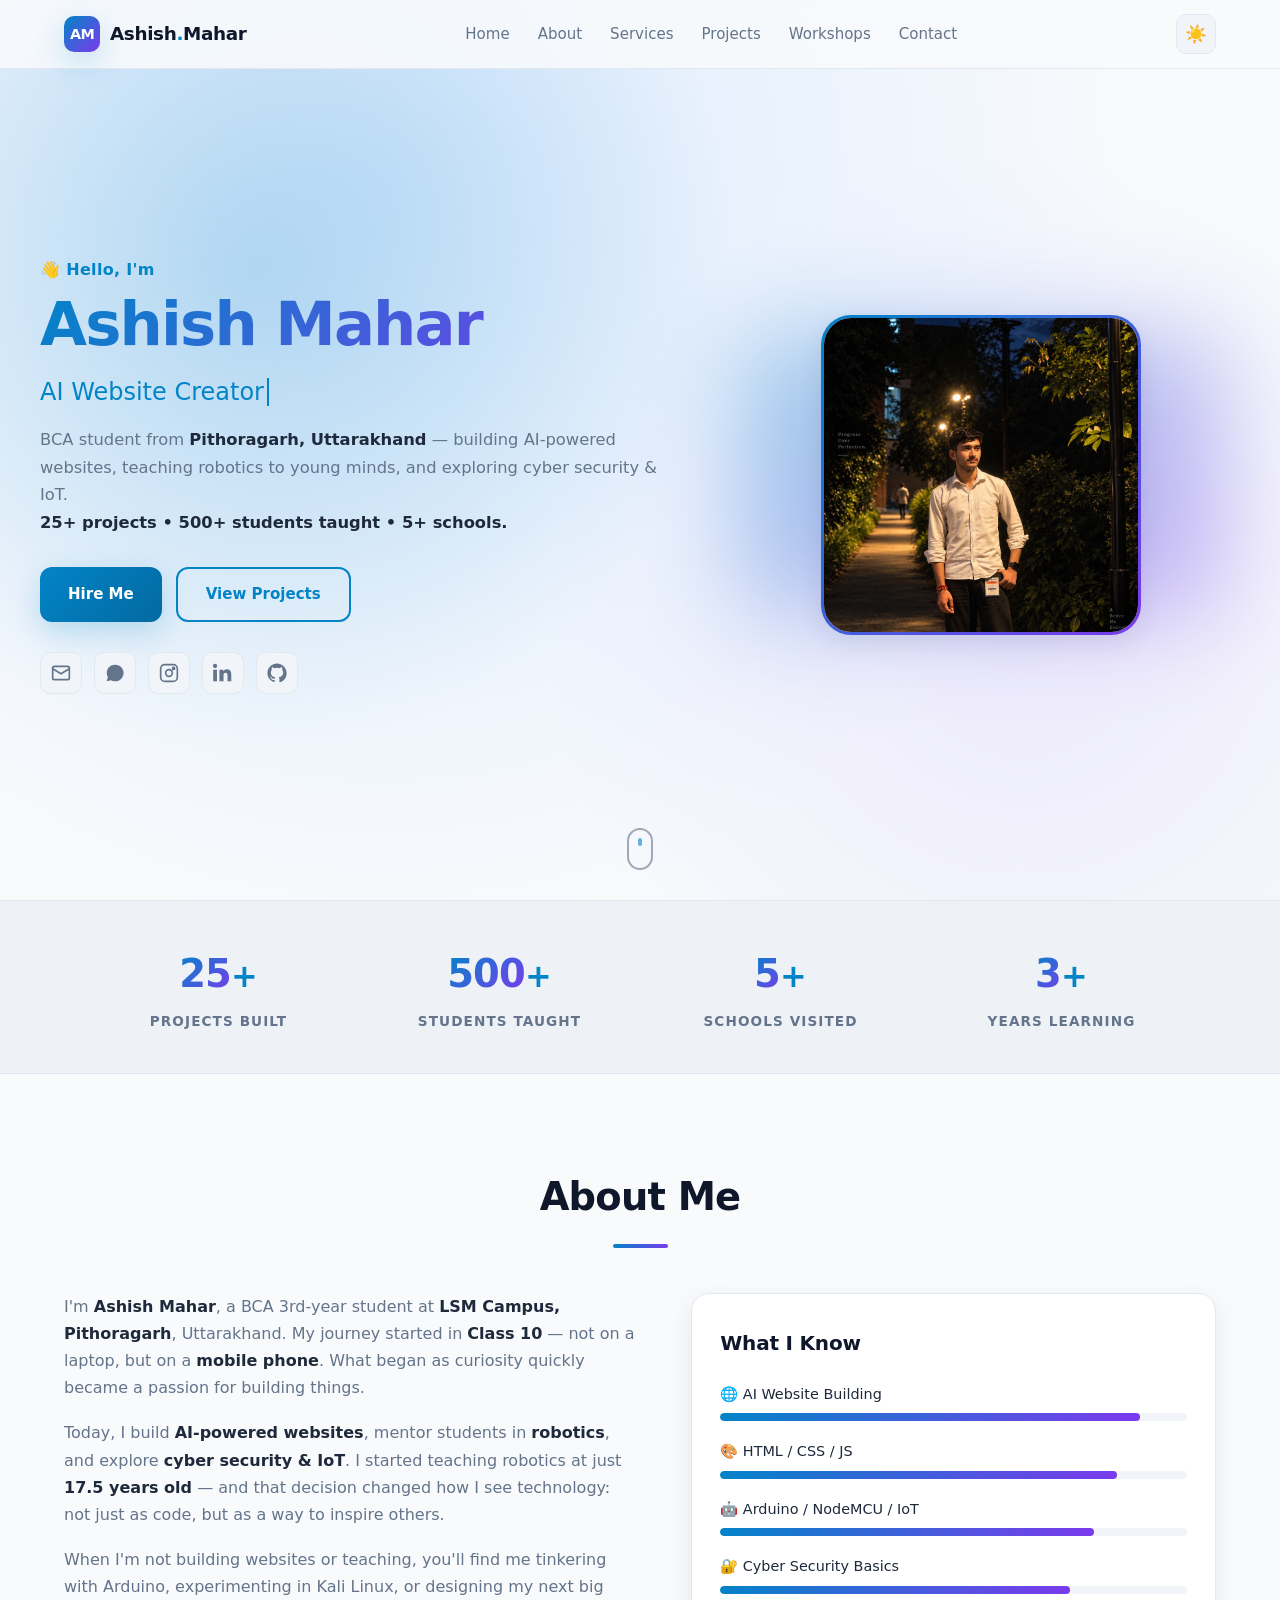
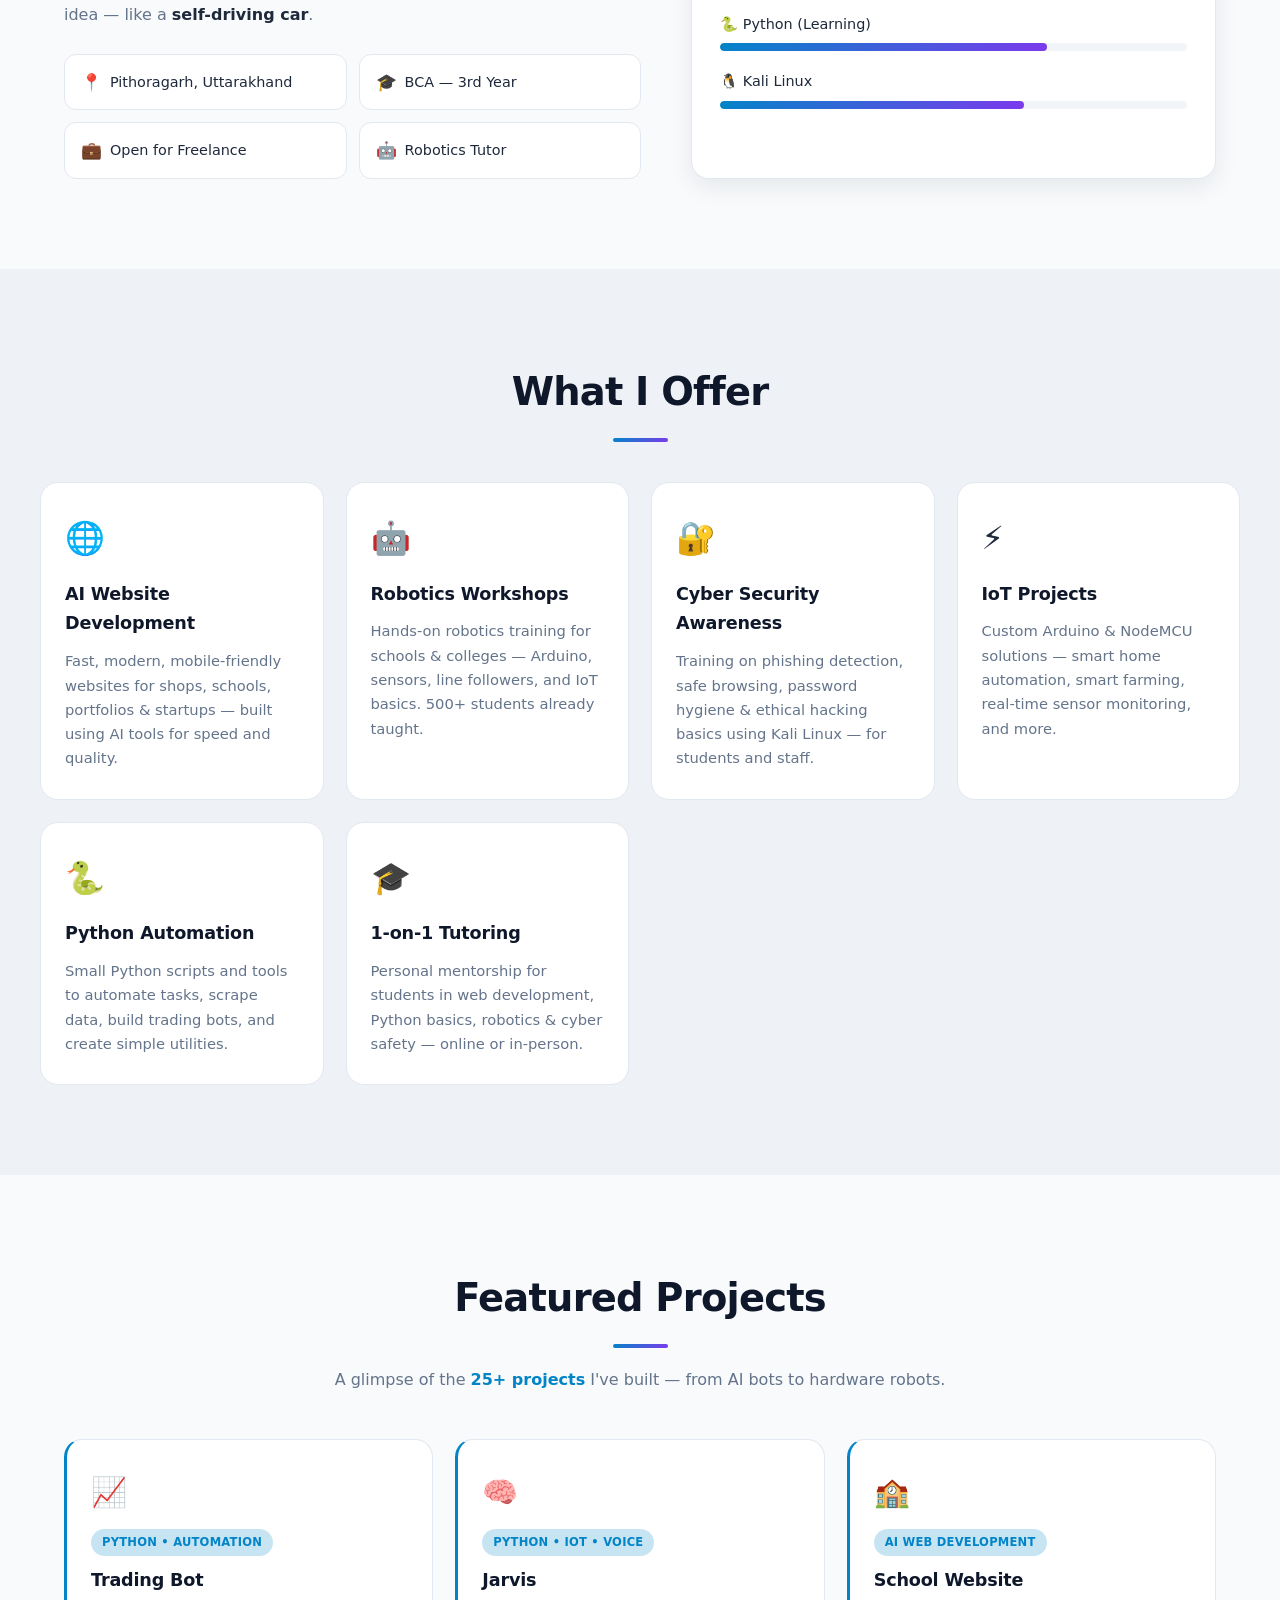
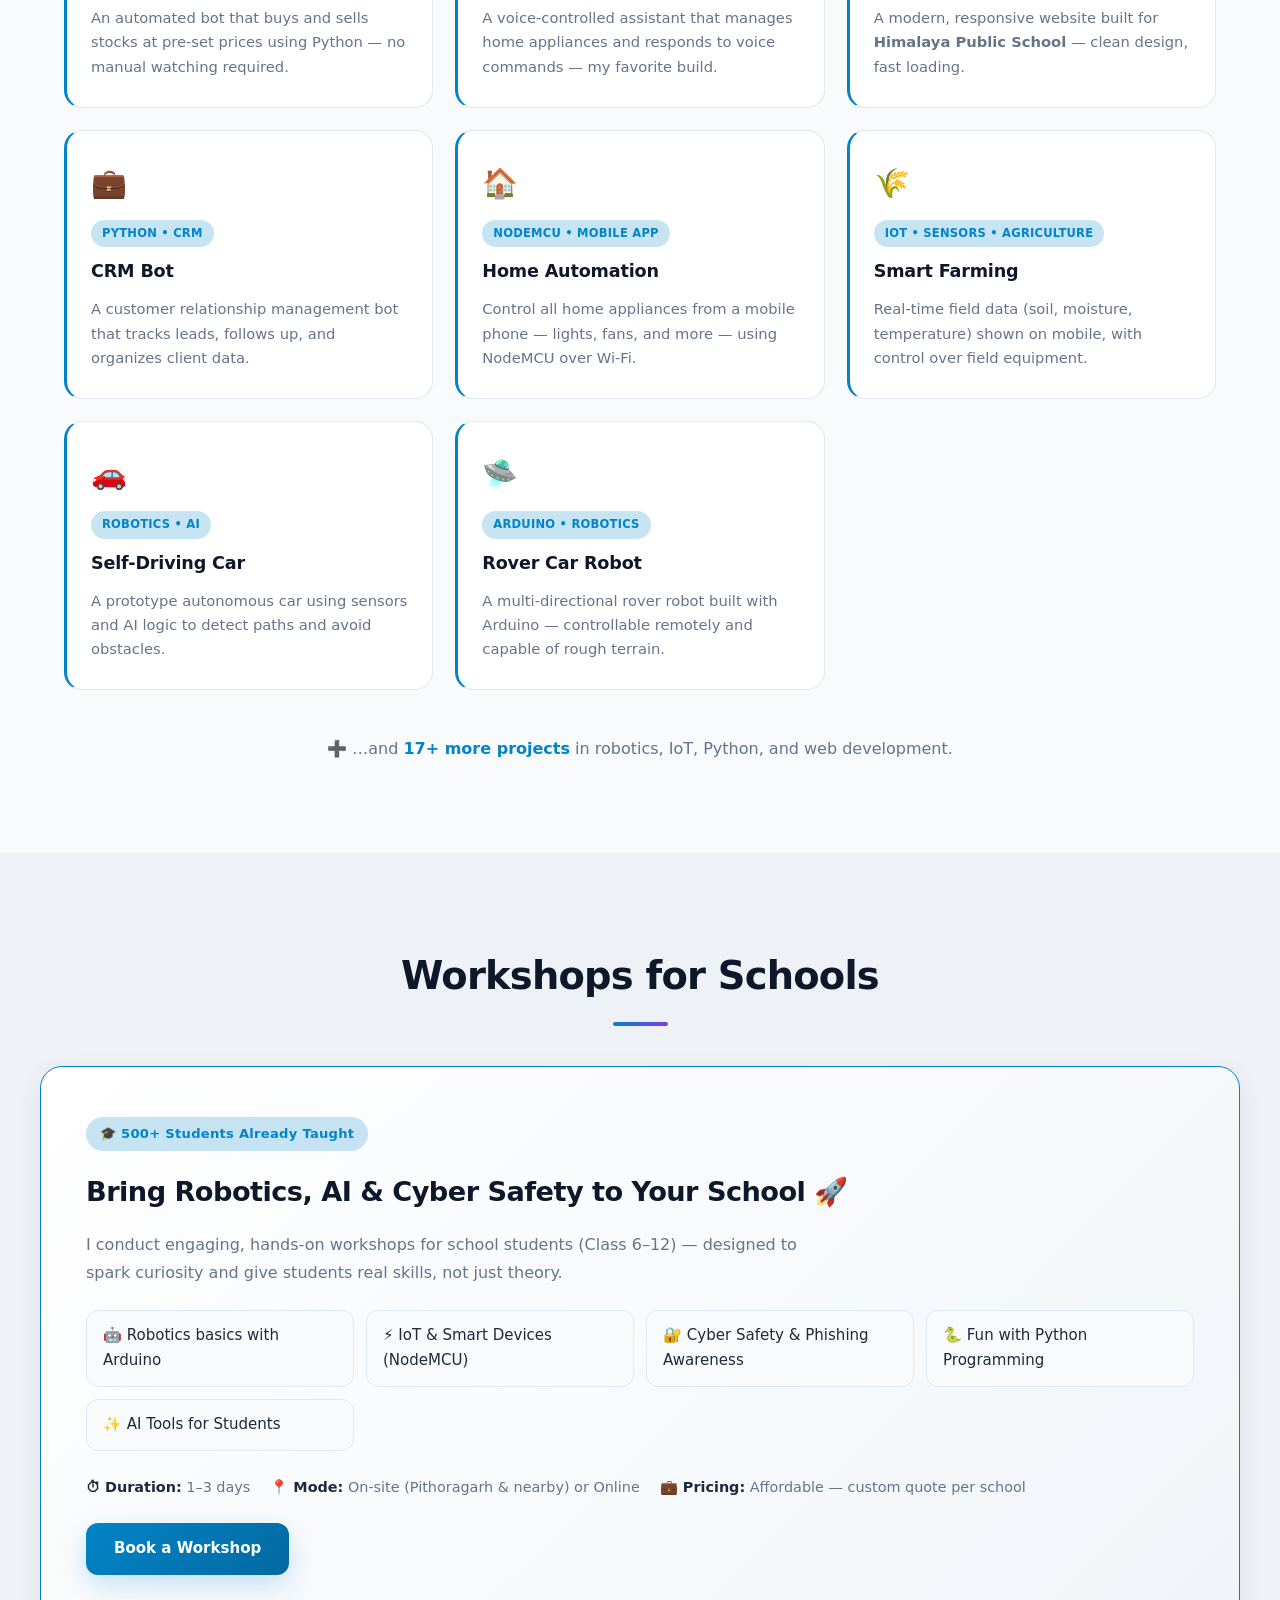
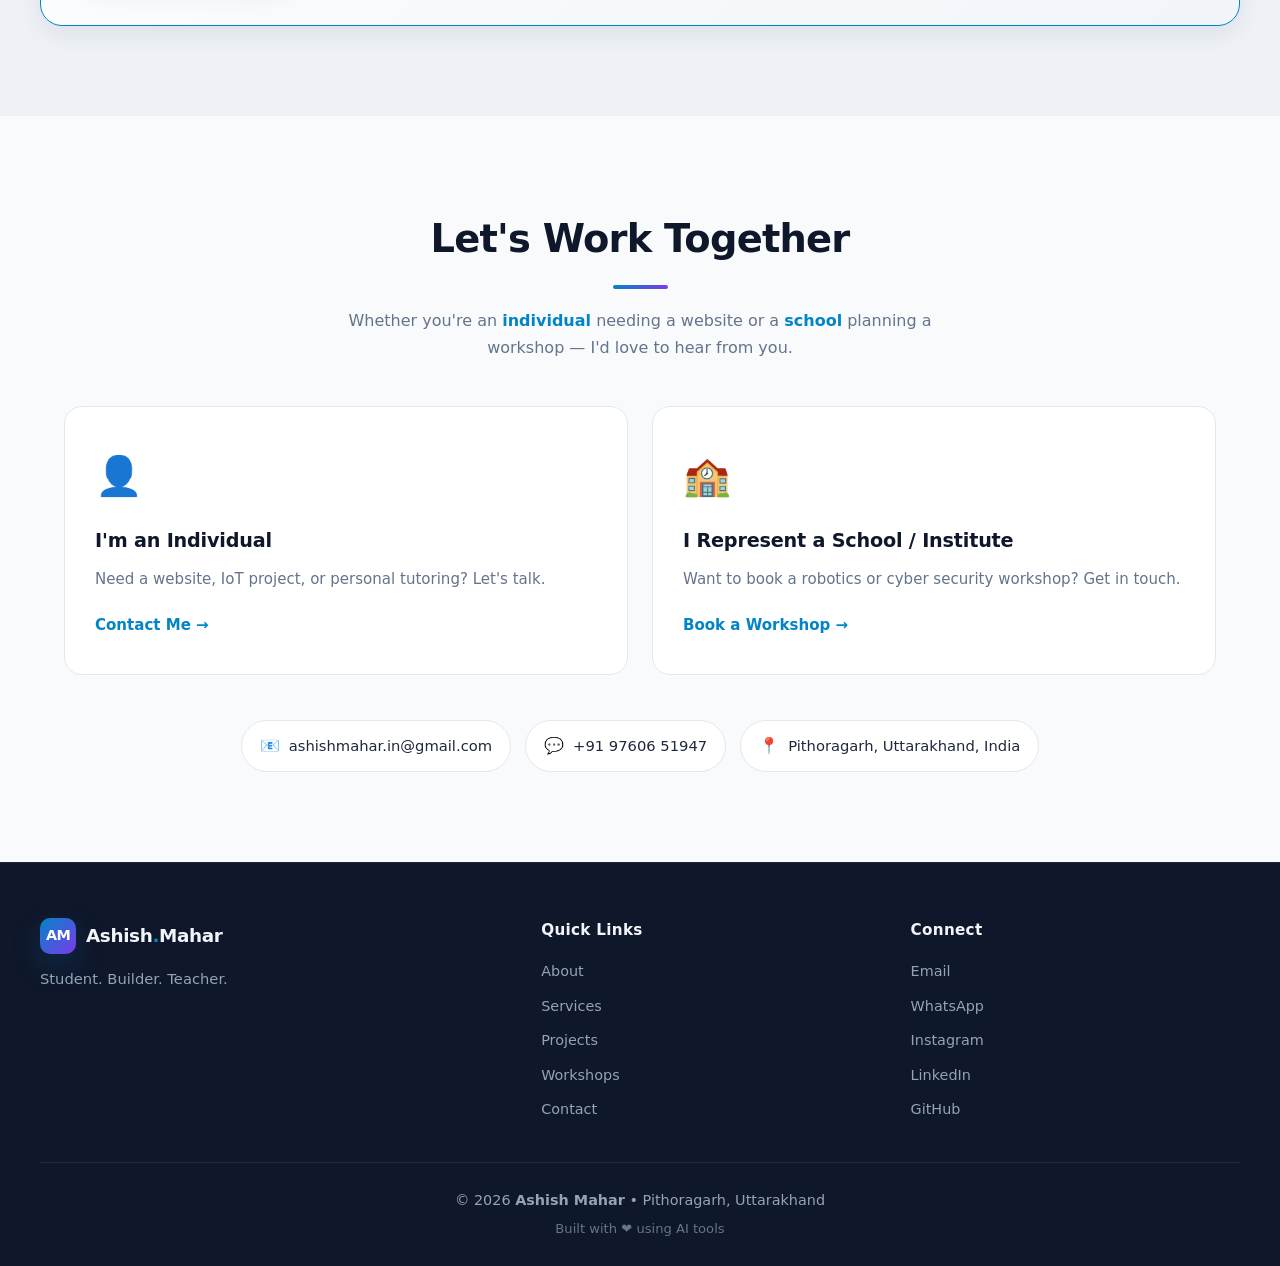
==== commit cca0aacc: "Add Google site verification meta tag" ====
--- a/index.html
+++ b/index.html
@@ -13,6 +13,7 @@
   <meta property="og:type" content="website"/>
 
   <title>Ashish Mahar | AI Websites • Robotics • Cyber Security</title>
+  <meta name="google-site-verification" content="Of64pOlzVkIU8adpL857dAujy4dTuxOvbnhHyrKJQ4E" />
   <link rel="stylesheet" href="style.css"/>
   <link rel="icon" href="data:image/svg+xml,<svg xmlns='http://www.w3.org/2000/svg' viewBox='0 0 100 100'><text y='.9em' font-size='90'>⚡</text></svg>"/>
 
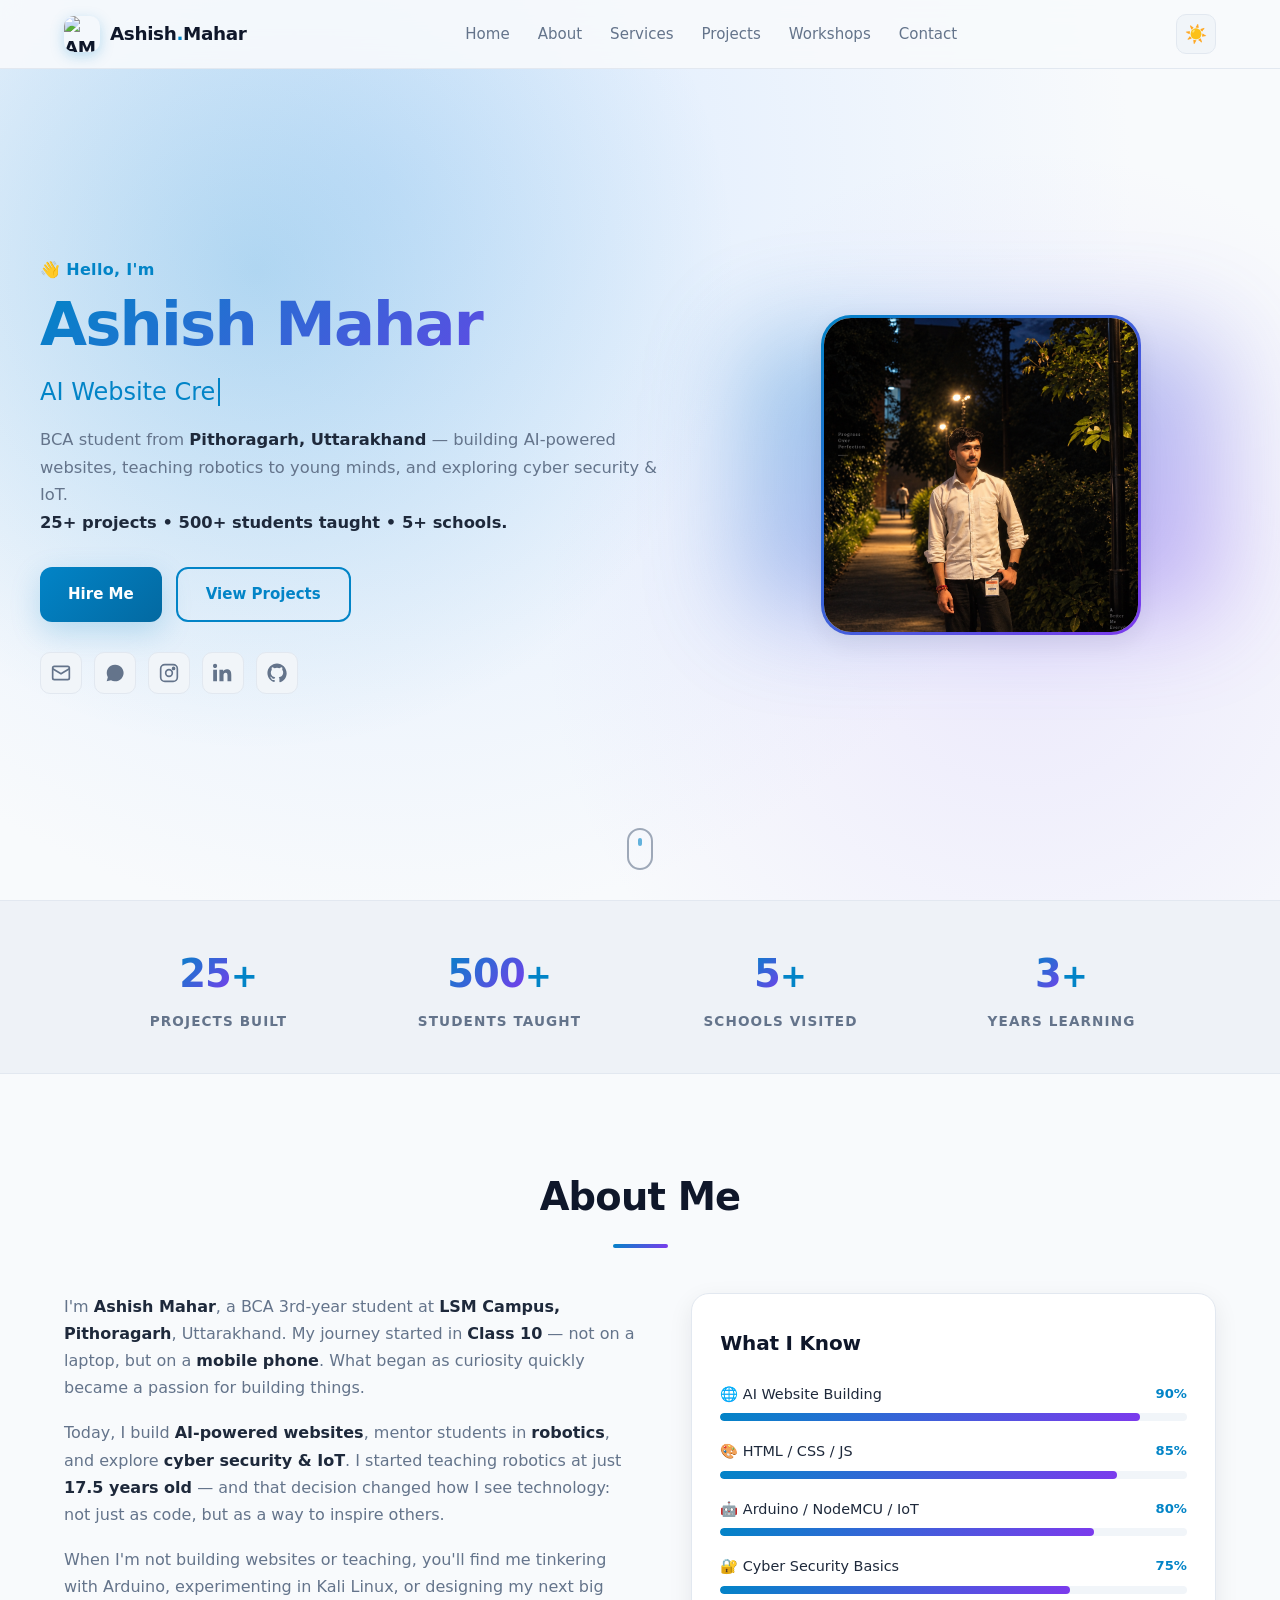
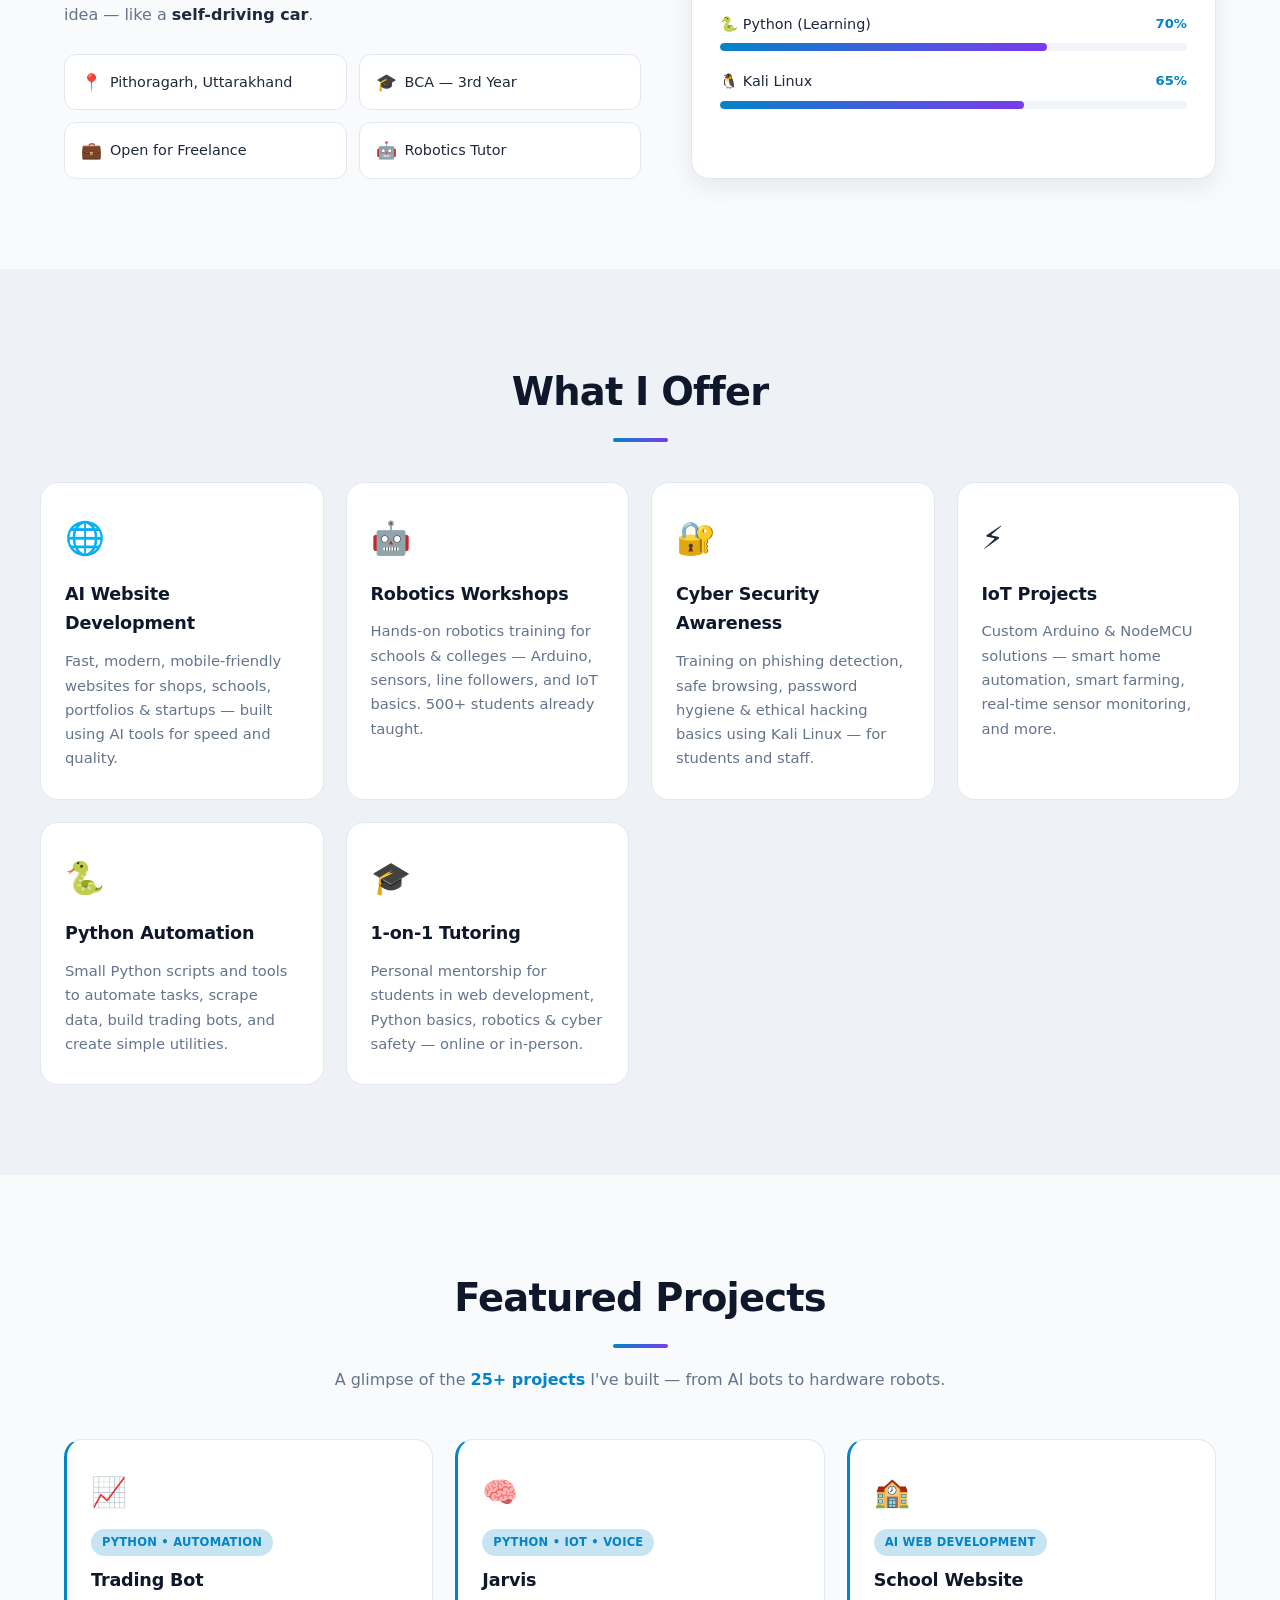
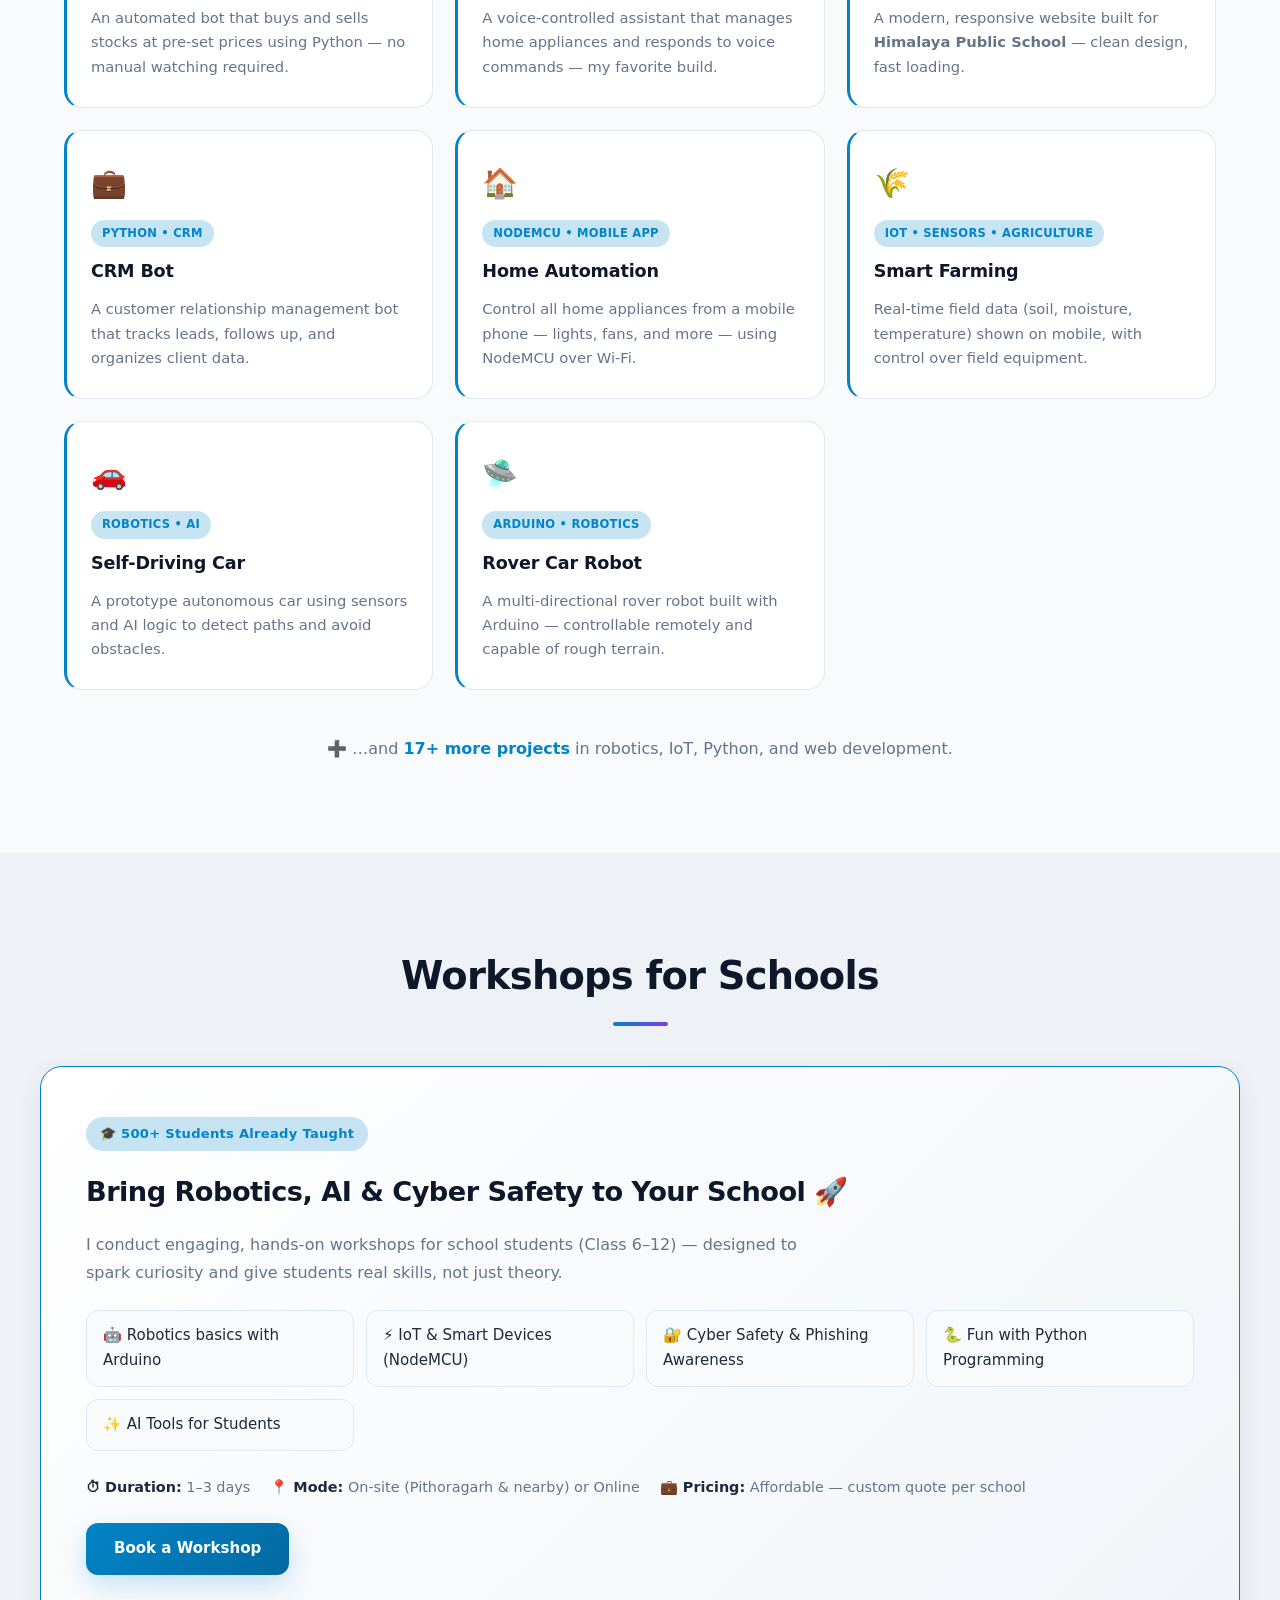
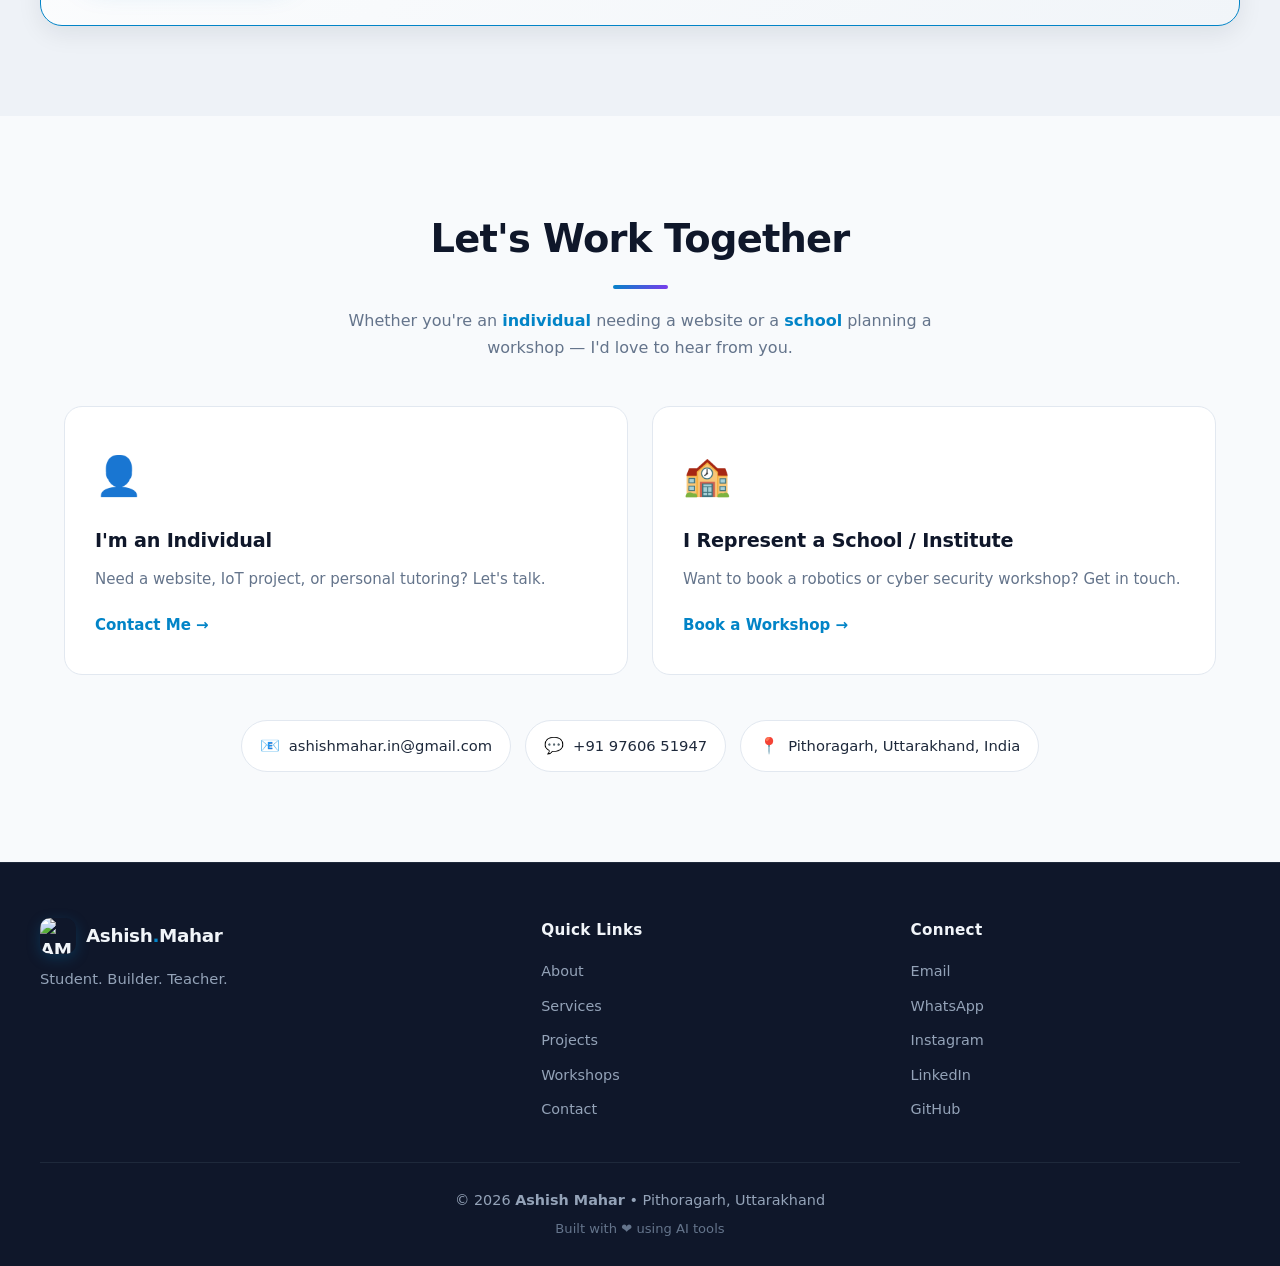
==== commit 8890311d: "form update" ====
--- a/index.html
+++ b/index.html
@@ -6,21 +6,17 @@
   <meta name="description" content="Ashish Mahar — AI Website Creator, Robotics Tutor & Cyber Security Enthusiast from Pithoragarh, Uttarakhand. 25+ projects, 500+ students taught."/>
   <meta name="keywords" content="Ashish Mahar, AI Websites, Robotics Tutor, Cyber Security, Pithoragarh, Arduino, NodeMCU, Python Developer, IoT"/>
   <meta name="author" content="Ashish Mahar"/>
-
-  <!-- Open Graph (for WhatsApp / Instagram / LinkedIn previews) -->
   <meta property="og:title" content="Ashish Mahar | AI Websites • Robotics • Cyber Security"/>
   <meta property="og:description" content="BCA Student • Robotics Tutor • 25+ Projects • 500+ Students Taught"/>
   <meta property="og:type" content="website"/>
-
   <title>Ashish Mahar | AI Websites • Robotics • Cyber Security</title>
   <meta name="google-site-verification" content="Of64pOlzVkIU8adpL857dAujy4dTuxOvbnhHyrKJQ4E" />
   <link rel="stylesheet" href="style.css"/>
-  <link rel="icon" href="data:image/svg+xml,<svg xmlns='http://www.w3.org/2000/svg' viewBox='0 0 100 100'><text y='.9em' font-size='90'>⚡</text></svg>"/>
-
-  <!-- Auto theme detection BEFORE page renders (prevents flash) -->
+  <link rel="icon" type="image/svg+xml" href="assets/favicon.svg"/>
+
   <script>
     (function() {
-      const saved = localStorage.getItem('theme');
+      const saved = localStorage.getItem('ashish-portfolio-theme');
       const prefersLight = window.matchMedia('(prefers-color-scheme: light)').matches;
       const theme = saved || (prefersLight ? 'light' : 'dark');
       document.documentElement.setAttribute('data-theme', theme);
@@ -29,11 +25,10 @@
 </head>
 <body>
 
-<!-- ═══════════════ NAVBAR ═══════════════ -->
 <nav class="navbar">
   <div class="nav-container">
     <a href="index.html" class="logo">
-      <span class="logo-mark">AM</span>
+      <img src="assets/favicon.svg" alt="AM Logo" class="logo-img" width="36" height="36"/>
       <span class="logo-text">Ashish<span class="dot">.</span>Mahar</span>
     </a>
 
@@ -58,7 +53,6 @@
   </div>
 </nav>
 
-<!-- ═══════════════ HERO ═══════════════ -->
 <section id="home" class="hero">
   <div class="hero-container">
     <div class="hero-text">
@@ -108,7 +102,6 @@
   </a>
 </section>
 
-<!-- ═══════════════ STATS BAR ═══════════════ -->
 <section class="stats-bar">
   <div class="stats-container">
     <div class="stat">
@@ -130,7 +123,6 @@
   </div>
 </section>
 
-<!-- ═══════════════ ABOUT ═══════════════ -->
 <section id="about" class="section">
   <h2 class="section-title">About Me</h2>
 
@@ -164,34 +156,33 @@
       <h3>What I Know</h3>
 
       <div class="skill">
-        <div class="skill-head"><span>🌐 AI Website Building</span><b></b></div>
+        <div class="skill-head"><span>🌐 AI Website Building</span><b>90%</b></div>
         <div class="bar"><i style="--w:90%"></i></div>
       </div>
       <div class="skill">
-        <div class="skill-head"><span>🎨 HTML / CSS / JS</span><b></b></div>
+        <div class="skill-head"><span>🎨 HTML / CSS / JS</span><b>85%</b></div>
         <div class="bar"><i style="--w:85%"></i></div>
       </div>
       <div class="skill">
-        <div class="skill-head"><span>🤖 Arduino / NodeMCU / IoT</span><b></b></div>
+        <div class="skill-head"><span>🤖 Arduino / NodeMCU / IoT</span><b>80%</b></div>
         <div class="bar"><i style="--w:80%"></i></div>
       </div>
       <div class="skill">
-        <div class="skill-head"><span>🔐 Cyber Security Basics</span><b></b></div>
+        <div class="skill-head"><span>🔐 Cyber Security Basics</span><b>75%</b></div>
         <div class="bar"><i style="--w:75%"></i></div>
       </div>
       <div class="skill">
-        <div class="skill-head"><span>🐍 Python (Learning)</span><b></b></div>
+        <div class="skill-head"><span>🐍 Python (Learning)</span><b>70%</b></div>
         <div class="bar"><i style="--w:70%"></i></div>
       </div>
       <div class="skill">
-        <div class="skill-head"><span>🐧 Kali Linux</span><b></b></div>
+        <div class="skill-head"><span>🐧 Kali Linux</span><b>65%</b></div>
         <div class="bar"><i style="--w:65%"></i></div>
       </div>
     </div>
   </div>
 </section>
 
-<!-- ═══════════════ SERVICES ═══════════════ -->
 <section id="services" class="section alt">
   <h2 class="section-title">What I Offer</h2>
 
@@ -234,7 +225,6 @@
   </div>
 </section>
 
-<!-- ═══════════════ PROJECTS ═══════════════ -->
 <section id="projects" class="section">
   <h2 class="section-title">Featured Projects</h2>
   <p class="section-sub">A glimpse of the <strong>25+ projects</strong> I've built — from AI bots to hardware robots.</p>
@@ -300,7 +290,6 @@
   <p class="more-projects">➕ …and <strong>17+ more projects</strong> in robotics, IoT, Python, and web development.</p>
 </section>
 
-<!-- ═══════════════ WORKSHOPS ═══════════════ -->
 <section id="workshops" class="section alt">
   <h2 class="section-title">Workshops for Schools</h2>
 
@@ -332,7 +321,6 @@
   </div>
 </section>
 
-<!-- ═══════════════ CTA / CONTACT ═══════════════ -->
 <section id="contact-cta" class="section">
   <h2 class="section-title">Let's Work Together</h2>
   <p class="section-sub">Whether you're an <strong>individual</strong> needing a website or a <strong>school</strong> planning a workshop — I'd love to hear from you.</p>
@@ -366,12 +354,11 @@
   </div>
 </section>
 
-<!-- ═══════════════ FOOTER ═══════════════ -->
 <footer>
   <div class="footer-content">
     <div class="footer-brand">
       <div class="logo">
-        <span class="logo-mark">AM</span>
+        <img src="assets/favicon.svg" alt="AM Logo" class="logo-img" width="36" height="36"/>
         <span class="logo-text">Ashish<span class="dot">.</span>Mahar</span>
       </div>
       <p>Student. Builder. Teacher.</p>
@@ -402,11 +389,66 @@
   </div>
 </footer>
 
-<!-- Back to top -->
 <a href="#home" class="back-top" id="backTop" aria-label="Back to top">↑</a>
 
-<!-- Scripts -->
+<!-- ═══════════════ SUCCESS POPUP ═══════════════ -->
+<div class="success-popup" id="successPopup">
+  <div class="success-popup-overlay" onclick="closeSuccessPopup()"></div>
+  <div class="success-popup-content">
+    <button class="success-popup-close" onclick="closeSuccessPopup()" aria-label="Close">✕</button>
+    <div class="success-popup-icon">✅</div>
+    <h2>Thank You!</h2>
+    <p id="popupMessage">
+      Your message has been received.<br/>
+      I'll reach out to you <strong>within 24 hours</strong>.
+    </p>
+    <div class="success-popup-actions">
+      <a href="https://wa.me/919760651947" target="_blank" class="btn primary">💬 WhatsApp Me</a>
+      <button onclick="closeSuccessPopup()" class="btn secondary">Close</button>
+    </div>
+    <p class="success-popup-footer">— Ashish Mahar</p>
+  </div>
+</div>
+
+<script>
+  (function successPopup() {
+    const params = new URLSearchParams(window.location.search);
+    const submitted = params.get('submitted');
+    if (!submitted) return;
+
+    const popup = document.getElementById('successPopup');
+    const msgEl = document.getElementById('popupMessage');
+    if (!popup) return;
+
+    if (submitted === 'school') {
+      msgEl.innerHTML = '🏫 Your <strong>workshop booking request</strong> has been received.<br/>I\'ll contact you <strong>within 24 hours</strong> to discuss details.';
+    } else if (submitted === 'individual') {
+      msgEl.innerHTML = '✅ Your <strong>inquiry</strong> has been received.<br/>I\'ll get back to you <strong>within 24 hours</strong>.';
+    }
+
+    setTimeout(() => popup.classList.add('show'), 400);
+
+    history.replaceState(null, '', window.location.pathname + window.location.hash);
+  })();
+
+  function closeSuccessPopup() {
+    const popup = document.getElementById('successPopup');
+    if (popup) popup.classList.remove('show');
+  }
+
+  document.addEventListener('keydown', (e) => {
+    if (e.key === 'Escape') closeSuccessPopup();
+  });
+
+  setTimeout(() => {
+    const popup = document.getElementById('successPopup');
+    if (popup && popup.classList.contains('show')) {
+      closeSuccessPopup();
+    }
+  }, 15000);
+</script>
+
 <script src="theme.js"></script>
 <script src="script.js"></script>
 </body>
-</html>
+</html>
--- a/style.css
+++ b/style.css
@@ -1,9 +1,8 @@
 /* ═══════════════════════════════════════════════════════════
-   ASHISH MAHAR — PORTFOLIO STYLESHEET (FINAL v2)
-   Theme: Dark + Light (auto + manual toggle) — FULLY POLISHED
+   ASHISH MAHAR — PORTFOLIO STYLESHEET (FINAL v3)
    ═══════════════════════════════════════════════════════════ */
 
-/* ─── CSS VARIABLES — DARK THEME (default) ─── */
+/* ─── DARK THEME (default) ─── */
 :root,
 [data-theme="dark"] {
   --bg:            #0a0e1a;
@@ -33,7 +32,7 @@
   --hero-bg:       radial-gradient(circle at 30% 20%, #1e293b 0%, #0a0e1a 60%);
 }
 
-/* ─── LIGHT THEME — FULLY POLISHED ─── */
+/* ─── LIGHT THEME ─── */
 [data-theme="light"] {
   --bg:            #f8fafc;
   --bg-alt:        #eef2f7;
@@ -62,7 +61,6 @@
   --hero-bg:       radial-gradient(circle at 30% 20%, #dbeafe 0%, #f8fafc 65%);
 }
 
-/* ─── BASE RESET ─── */
 * { margin: 0; padding: 0; box-sizing: border-box; }
 html { scroll-behavior: smooth; scroll-padding-top: 80px; }
 
@@ -83,15 +81,11 @@
 
 ::-webkit-scrollbar { width: 10px; }
 ::-webkit-scrollbar-track { background: var(--bg-alt); }
-::-webkit-scrollbar-thumb {
-  background: var(--gradient);
-  border-radius: 5px;
-}
-
-/* ═══════════════ NAVBAR ═══════════════ */
+::-webkit-scrollbar-thumb { background: var(--gradient); border-radius: 5px; }
+
+/* ═══════════ NAVBAR ═══════════ */
 .navbar {
-  position: fixed;
-  top: 0; left: 0; right: 0;
+  position: fixed; top: 0; left: 0; right: 0;
   background: var(--navbar-bg);
   backdrop-filter: blur(14px);
   -webkit-backdrop-filter: blur(14px);
@@ -99,915 +93,496 @@
   z-index: 1000;
   transition: background 0.4s ease, border-color 0.4s ease, box-shadow 0.3s;
 }
-
 .nav-container {
-  max-width: 1200px;
-  margin: 0 auto;
-  padding: 14px 24px;
-  display: flex;
-  justify-content: space-between;
-  align-items: center;
-  gap: 20px;
-}
-
+  max-width: 1200px; margin: 0 auto; padding: 14px 24px;
+  display: flex; justify-content: space-between; align-items: center; gap: 20px;
+}
 .logo {
-  display: flex;
-  align-items: center;
-  gap: 10px;
-  text-decoration: none;
-  color: var(--heading);
-  font-weight: 800;
-  font-size: 1.15rem;
-  letter-spacing: -0.02em;
-}
-
+  display: flex; align-items: center; gap: 10px;
+  text-decoration: none; color: var(--heading);
+  font-weight: 800; font-size: 1.15rem; letter-spacing: -0.02em;
+}
 .logo-img {
-  width: 36px;
-  height: 36px;
-  border-radius: 10px;
-  display: block;
-  box-shadow: 0 0 20px rgba(56, 189, 248, 0.35);
-  transition: 0.35s cubic-bezier(0.4, 0, 0.2, 1);
-  flex-shrink: 0;
+  width: 36px; height: 36px; border-radius: 10px;
+  display: block; box-shadow: 0 0 20px rgba(56, 189, 248, 0.35);
+  transition: 0.35s cubic-bezier(0.4, 0, 0.2, 1); flex-shrink: 0;
 }
 .logo:hover .logo-img {
   transform: rotate(-8deg) scale(1.1);
   box-shadow: 0 0 28px rgba(56, 189, 248, 0.6);
 }
-[data-theme="light"] .logo-img {
-  box-shadow: 0 4px 14px rgba(2, 132, 199, 0.25);
-}
-[data-theme="light"] .logo:hover .logo-img {
-  box-shadow: 0 6px 20px rgba(2, 132, 199, 0.4);
-}
-
+[data-theme="light"] .logo-img { box-shadow: 0 4px 14px rgba(2, 132, 199, 0.25); }
+[data-theme="light"] .logo:hover .logo-img { box-shadow: 0 6px 20px rgba(2, 132, 199, 0.4); }
 .logo-text .dot { color: var(--accent); }
-
 .logo-mark {
-  display: inline-flex;
-  align-items: center;
-  justify-content: center;
-  width: 36px; height: 36px;
-  background: var(--gradient);
-  color: #fff;
-  font-weight: 900;
-  font-size: 0.9rem;
-  border-radius: 10px;
-  letter-spacing: -0.05em;
-  box-shadow: var(--shadow-glow);
-}
-
-.nav-links {
-  display: flex;
-  gap: 28px;
-  list-style: none;
-}
-
+  display: inline-flex; align-items: center; justify-content: center;
+  width: 36px; height: 36px; background: var(--gradient); color: #fff;
+  font-weight: 900; font-size: 0.9rem; border-radius: 10px;
+  letter-spacing: -0.05em; box-shadow: var(--shadow-glow);
+}
+
+.nav-links { display: flex; gap: 28px; list-style: none; }
 .nav-links a {
-  color: var(--text-muted);
-  font-size: 0.94rem;
-  font-weight: 500;
-  position: relative;
-  padding: 4px 0;
-}
-
+  color: var(--text-muted); font-size: 0.94rem; font-weight: 500;
+  position: relative; padding: 4px 0;
+}
 .nav-links a::after {
-  content: '';
-  position: absolute;
-  bottom: 0; left: 0;
-  width: 0; height: 2px;
-  background: var(--gradient);
-  border-radius: 2px;
-  transition: width 0.3s ease;
+  content: ''; position: absolute; bottom: 0; left: 0;
+  width: 0; height: 2px; background: var(--gradient);
+  border-radius: 2px; transition: width 0.3s ease;
 }
 .nav-links a:hover { color: var(--accent); }
 .nav-links a:hover::after { width: 100%; }
-
-.nav-actions {
-  display: flex;
-  align-items: center;
-  gap: 14px;
-}
+.nav-links a.active-link { color: var(--accent); }
+
+.nav-actions { display: flex; align-items: center; gap: 14px; }
 
 .theme-toggle {
-  background: var(--bg-elevated);
-  border: 1px solid var(--border);
-  width: 40px; height: 40px;
-  border-radius: 10px;
-  cursor: pointer;
-  display: inline-flex;
-  align-items: center;
-  justify-content: center;
-  font-size: 1.1rem;
-  color: var(--text);
-  transition: 0.3s;
-  position: relative;
-  overflow: hidden;
-}
-.theme-toggle:hover {
-  border-color: var(--accent);
-  transform: scale(1.05);
-}
+  background: var(--bg-elevated); border: 1px solid var(--border);
+  width: 40px; height: 40px; border-radius: 10px; cursor: pointer;
+  display: inline-flex; align-items: center; justify-content: center;
+  font-size: 1.1rem; color: var(--text); transition: 0.3s;
+  position: relative; overflow: hidden;
+}
+.theme-toggle:hover { border-color: var(--accent); transform: scale(1.05); }
 .theme-toggle .icon-sun,
-.theme-toggle .icon-moon {
-  position: absolute;
-  transition: 0.4s ease;
-}
+.theme-toggle .icon-moon { position: absolute; transition: 0.4s ease; }
 [data-theme="dark"] .icon-sun  { transform: translateY(-40px); opacity: 0; }
 [data-theme="dark"] .icon-moon { transform: translateY(0);     opacity: 1; }
 [data-theme="light"] .icon-sun { transform: translateY(0);     opacity: 1; }
 [data-theme="light"] .icon-moon{ transform: translateY(40px);  opacity: 0; }
 
 .hamburger {
-  display: none;
-  flex-direction: column;
-  gap: 5px;
-  cursor: pointer;
-  padding: 8px;
+  display: none; flex-direction: column; gap: 5px;
+  cursor: pointer; padding: 8px;
 }
 .hamburger span {
-  width: 24px; height: 2.5px;
-  background: var(--accent);
-  border-radius: 3px;
-  transition: 0.3s;
+  width: 24px; height: 2.5px; background: var(--accent);
+  border-radius: 3px; transition: 0.3s;
 }
 .hamburger.active span:nth-child(1) { transform: translateY(7.5px) rotate(45deg); }
 .hamburger.active span:nth-child(2) { opacity: 0; }
 .hamburger.active span:nth-child(3) { transform: translateY(-7.5px) rotate(-45deg); }
 
-/* ═══════════════ HERO ═══════════════ */
+/* ═══════════ HERO ═══════════ */
 .hero {
-  min-height: 100vh;
-  padding: 130px 24px 80px;
-  background: var(--hero-bg);
-  display: flex;
-  align-items: center;
-  position: relative;
-  overflow: hidden;
+  min-height: 100vh; padding: 130px 24px 80px;
+  background: var(--hero-bg); display: flex; align-items: center;
+  position: relative; overflow: hidden;
   transition: background 0.4s ease;
 }
-
 .hero::before {
-  content: '';
-  position: absolute;
-  inset: 0;
+  content: ''; position: absolute; inset: 0;
   background-image:
     radial-gradient(circle at 20% 30%, var(--accent-glow) 0%, transparent 40%),
     radial-gradient(circle at 80% 70%, rgba(167, 139, 250, 0.15) 0%, transparent 40%);
   pointer-events: none;
 }
-
 .hero-container {
-  max-width: 1200px;
-  margin: 0 auto;
-  width: 100%;
-  display: grid;
-  grid-template-columns: 1.2fr 1fr;
-  gap: 60px;
-  align-items: center;
-  position: relative;
-  z-index: 1;
-}
-
-.greet {
-  color: var(--accent);
-  font-size: 1rem;
-  font-weight: 600;
-  margin-bottom: 8px;
-  letter-spacing: 0.02em;
-}
-
+  max-width: 1200px; margin: 0 auto; width: 100%;
+  display: grid; grid-template-columns: 1.2fr 1fr; gap: 60px;
+  align-items: center; position: relative; z-index: 1;
+}
+.greet { color: var(--accent); font-size: 1rem; font-weight: 600; margin-bottom: 8px; letter-spacing: 0.02em; }
 .hero-name {
-  font-size: clamp(2.2rem, 5.5vw, 3.8rem);
-  font-weight: 900;
-  line-height: 1.1;
-  letter-spacing: -0.03em;
-  background: var(--gradient);
-  -webkit-background-clip: text;
-  -webkit-text-fill-color: transparent;
-  background-clip: text;
+  font-size: clamp(2.2rem, 5.5vw, 3.8rem); font-weight: 900;
+  line-height: 1.1; letter-spacing: -0.03em;
+  background: var(--gradient); -webkit-background-clip: text;
+  -webkit-text-fill-color: transparent; background-clip: text;
   margin-bottom: 14px;
 }
-
 .typed-line {
   font-size: clamp(1.05rem, 2.4vw, 1.5rem);
-  color: var(--text-muted);
-  font-weight: 500;
-  height: 2rem;
-  margin-bottom: 22px;
+  color: var(--text-muted); font-weight: 500;
+  height: 2rem; margin-bottom: 22px;
 }
 #typed {
-  color: var(--accent);
-  border-right: 2px solid var(--accent);
-  padding-right: 3px;
-  animation: blink 0.9s infinite;
+  color: var(--accent); border-right: 2px solid var(--accent);
+  padding-right: 3px; animation: blink 0.9s infinite;
 }
 @keyframes blink { 50% { border-color: transparent; } }
-
 .hero-desc {
-  color: var(--text-muted);
-  font-size: 1.02rem;
-  max-width: 620px;
-  margin-bottom: 30px;
+  color: var(--text-muted); font-size: 1.02rem;
+  max-width: 620px; margin-bottom: 30px;
 }
 .hero-desc strong { color: var(--text); font-weight: 600; }
-
-.hero-btns {
-  display: flex;
-  gap: 14px;
-  flex-wrap: wrap;
-  margin-bottom: 30px;
-}
+.hero-btns { display: flex; gap: 14px; flex-wrap: wrap; margin-bottom: 30px; }
 
 .btn {
-  display: inline-flex;
-  align-items: center;
-  justify-content: center;
-  gap: 8px;
-  padding: 13px 28px;
-  border-radius: 12px;
-  font-weight: 600;
-  font-size: 0.94rem;
-  cursor: pointer;
-  border: none;
-  font-family: inherit;
-  text-decoration: none;
+  display: inline-flex; align-items: center; justify-content: center;
+  gap: 8px; padding: 13px 28px; border-radius: 12px;
+  font-weight: 600; font-size: 0.94rem; cursor: pointer;
+  border: none; font-family: inherit; text-decoration: none;
   transition: 0.3s cubic-bezier(0.4, 0, 0.2, 1);
 }
-
 .btn.primary {
-  background: var(--gradient-btn);
-  color: #ffffff;
+  background: var(--gradient-btn); color: #ffffff;
   box-shadow: var(--shadow-glow);
 }
 .btn.primary:hover {
   transform: translateY(-3px);
-  box-shadow: 0 15px 35px var(--accent-glow);
-  opacity: 1;
-}
-
+  box-shadow: 0 15px 35px var(--accent-glow); opacity: 1;
+}
 .btn.secondary {
-  background: transparent;
-  color: var(--accent);
+  background: transparent; color: var(--accent);
   border: 2px solid var(--accent);
 }
 .btn.secondary:hover {
-  background: var(--accent);
-  color: #ffffff;
-  transform: translateY(-3px);
-  opacity: 1;
-}
-
-.socials {
-  display: flex;
-  gap: 12px;
-  flex-wrap: wrap;
-}
+  background: var(--accent); color: #ffffff;
+  transform: translateY(-3px); opacity: 1;
+}
+
+.socials { display: flex; gap: 12px; flex-wrap: wrap; }
 .socials a {
   width: 42px; height: 42px;
-  display: inline-flex;
-  align-items: center;
-  justify-content: center;
-  background: var(--bg-elevated);
-  border: 1px solid var(--border);
-  border-radius: 10px;
-  color: var(--text-muted);
-  transition: 0.3s;
+  display: inline-flex; align-items: center; justify-content: center;
+  background: var(--bg-elevated); border: 1px solid var(--border);
+  border-radius: 10px; color: var(--text-muted); transition: 0.3s;
 }
 .socials a svg { width: 20px; height: 20px; }
 .socials a:hover {
-  color: var(--accent);
-  border-color: var(--accent);
-  transform: translateY(-4px);
-  box-shadow: var(--shadow-glow);
-  opacity: 1;
-}
-
-.hero-photo {
-  display: flex;
-  justify-content: center;
-  position: relative;
-}
-
+  color: var(--accent); border-color: var(--accent);
+  transform: translateY(-4px); box-shadow: var(--shadow-glow); opacity: 1;
+}
+
+.hero-photo { display: flex; justify-content: center; position: relative; }
 .photo-frame {
-  width: 320px;
-  height: 320px;
-  border-radius: 30px;
-  overflow: hidden;
+  width: 320px; height: 320px; border-radius: 30px; overflow: hidden;
   border: 3px solid transparent;
   background:
     linear-gradient(var(--bg-card), var(--bg-card)) padding-box,
     var(--gradient) border-box;
-  position: relative;
-  z-index: 2;
+  position: relative; z-index: 2;
   animation: float 5s ease-in-out infinite;
   box-shadow: var(--shadow-card);
 }
-
-.photo-frame img {
-  width: 100%;
-  height: 100%;
-  object-fit: cover;
-  object-position: center;
-}
-
+.photo-frame img { width: 100%; height: 100%; object-fit: cover; object-position: center; }
 .photo-glow {
-  position: absolute;
-  inset: 20px;
-  background: var(--gradient);
-  border-radius: 30px;
-  filter: blur(50px);
-  opacity: 0.35;
-  z-index: 1;
-}
-
+  position: absolute; inset: 20px; background: var(--gradient);
+  border-radius: 30px; filter: blur(50px); opacity: 0.35; z-index: 1;
+}
 @keyframes float {
   0%, 100% { transform: translateY(0); }
   50%      { transform: translateY(-15px); }
 }
 
 .scroll-down {
-  position: absolute;
-  bottom: 30px;
-  left: 50%;
+  position: absolute; bottom: 30px; left: 50%;
   transform: translateX(-50%);
-  width: 26px; height: 42px;
-  border: 2px solid var(--text-muted);
-  border-radius: 14px;
-  display: flex;
-  justify-content: center;
-  padding-top: 8px;
-  opacity: 0.6;
-  transition: 0.3s;
+  width: 26px; height: 42px; border: 2px solid var(--text-muted);
+  border-radius: 14px; display: flex; justify-content: center;
+  padding-top: 8px; opacity: 0.6; transition: 0.3s;
 }
 .scroll-down:hover { opacity: 1; border-color: var(--accent); }
 .scroll-down span {
-  width: 4px; height: 8px;
-  background: var(--accent);
-  border-radius: 4px;
-  animation: scrolldot 1.6s ease-in-out infinite;
+  width: 4px; height: 8px; background: var(--accent);
+  border-radius: 4px; animation: scrolldot 1.6s ease-in-out infinite;
 }
 @keyframes scrolldot {
   0%   { transform: translateY(0); opacity: 1; }
   100% { transform: translateY(14px); opacity: 0; }
 }
 
-/* ═══════════════ STATS BAR ═══════════════ */
+/* ═══════════ STATS BAR ═══════════ */
 .stats-bar {
   background: var(--bg-alt);
   border-top: 1px solid var(--border);
   border-bottom: 1px solid var(--border);
-  padding: 40px 24px;
-  transition: background 0.4s ease;
-}
-
+  padding: 40px 24px; transition: background 0.4s ease;
+}
 .stats-container {
-  max-width: 1100px;
-  margin: 0 auto;
-  display: grid;
-  grid-template-columns: repeat(4, 1fr);
-  gap: 24px;
-  text-align: center;
-}
-
+  max-width: 1100px; margin: 0 auto;
+  display: grid; grid-template-columns: repeat(4, 1fr);
+  gap: 24px; text-align: center;
+}
 .stat h3 {
   display: inline;
   font-size: clamp(1.6rem, 3.5vw, 2.4rem);
   font-weight: 900;
-  background: var(--gradient);
-  -webkit-background-clip: text;
-  -webkit-text-fill-color: transparent;
-  background-clip: text;
+  background: var(--gradient); -webkit-background-clip: text;
+  -webkit-text-fill-color: transparent; background-clip: text;
   letter-spacing: -0.02em;
 }
-
 .stat span {
   font-size: clamp(1.3rem, 3vw, 2rem);
-  font-weight: 900;
-  color: var(--accent);
-}
-
+  font-weight: 900; color: var(--accent);
+}
 .stat p {
-  color: var(--text-muted);
-  font-size: 0.85rem;
-  text-transform: uppercase;
-  letter-spacing: 0.08em;
-  margin-top: 4px;
-  font-weight: 600;
-}
-
-/* ═══════════════ SECTIONS ═══════════════ */
-.section {
-  padding: 90px 24px;
-  max-width: 1200px;
-  margin: 0 auto;
-}
+  color: var(--text-muted); font-size: 0.85rem;
+  text-transform: uppercase; letter-spacing: 0.08em;
+  margin-top: 4px; font-weight: 600;
+}
+
+/* ═══════════ SECTIONS ═══════════ */
+.section { padding: 90px 24px; max-width: 1200px; margin: 0 auto; }
 .section.alt {
-  max-width: 100%;
-  background: var(--bg-alt);
+  max-width: 100%; background: var(--bg-alt);
   transition: background 0.4s ease;
 }
-.section.alt > * {
-  max-width: 1200px;
-  margin-left: auto;
-  margin-right: auto;
-}
-
+.section.alt > * { max-width: 1200px; margin-left: auto; margin-right: auto; }
 .section-title {
   font-size: clamp(1.7rem, 4vw, 2.4rem);
-  font-weight: 800;
-  color: var(--heading);
-  text-align: center;
-  margin-bottom: 18px;
-  letter-spacing: -0.02em;
-  position: relative;
+  font-weight: 800; color: var(--heading);
+  text-align: center; margin-bottom: 18px;
+  letter-spacing: -0.02em; position: relative;
 }
 .section-title::after {
-  content: '';
-  display: block;
-  width: 55px; height: 4px;
-  background: var(--gradient);
-  border-radius: 3px;
+  content: ''; display: block; width: 55px; height: 4px;
+  background: var(--gradient); border-radius: 3px;
   margin: 14px auto 0;
 }
-
 .section-sub {
-  text-align: center;
-  color: var(--text-muted);
-  max-width: 620px;
-  margin: 0 auto 45px;
-  font-size: 1rem;
+  text-align: center; color: var(--text-muted);
+  max-width: 620px; margin: 0 auto 45px; font-size: 1rem;
 }
 .section-sub strong { color: var(--accent); }
 
-/* ═══════════════ ABOUT ═══════════════ */
+/* ═══════════ ABOUT ═══════════ */
 .about-grid {
-  display: grid;
-  grid-template-columns: 1.1fr 1fr;
-  gap: 50px;
-  margin-top: 45px;
-}
-
-.about-text p {
-  color: var(--text-muted);
-  margin-bottom: 18px;
-  font-size: 1rem;
-}
+  display: grid; grid-template-columns: 1.1fr 1fr;
+  gap: 50px; margin-top: 45px;
+}
+.about-text p { color: var(--text-muted); margin-bottom: 18px; font-size: 1rem; }
 .about-text strong { color: var(--text); font-weight: 600; }
 
 .info-grid {
-  display: grid;
-  grid-template-columns: 1fr 1fr;
-  gap: 12px;
-  margin-top: 26px;
+  display: grid; grid-template-columns: 1fr 1fr;
+  gap: 12px; margin-top: 26px;
 }
 .info-grid > div {
-  background: var(--bg-card);
-  border: 1px solid var(--border);
-  padding: 13px 16px;
-  border-radius: 12px;
-  font-size: 0.9rem;
-  color: var(--text);
-  display: flex;
-  align-items: center;
-  gap: 8px;
-  transition: 0.3s;
-}
-.info-grid > div:hover {
-  border-color: var(--accent);
-  transform: translateY(-3px);
-}
+  background: var(--bg-card); border: 1px solid var(--border);
+  padding: 13px 16px; border-radius: 12px;
+  font-size: 0.9rem; color: var(--text);
+  display: flex; align-items: center; gap: 8px; transition: 0.3s;
+}
+.info-grid > div:hover { border-color: var(--accent); transform: translateY(-3px); }
 .info-grid .ico { font-size: 1.05rem; }
 
 .skills-box {
-  background: var(--bg-card);
-  border: 1px solid var(--border);
-  padding: 32px 28px;
-  border-radius: 18px;
+  background: var(--bg-card); border: 1px solid var(--border);
+  padding: 32px 28px; border-radius: 18px;
   box-shadow: var(--shadow-card);
   transition: background 0.4s ease;
 }
 .skills-box h3 {
-  color: var(--heading);
-  margin-bottom: 22px;
-  font-size: 1.25rem;
-  letter-spacing: -0.01em;
-}
-
+  color: var(--heading); margin-bottom: 22px;
+  font-size: 1.25rem; letter-spacing: -0.01em;
+}
 .skill { margin-bottom: 18px; }
 .skill:last-child { margin-bottom: 0; }
-
 .skill-head {
-  display: flex;
-  justify-content: space-between;
-  align-items: center;
-  margin-bottom: 7px;
-  font-size: 0.9rem;
+  display: flex; justify-content: space-between; align-items: center;
+  margin-bottom: 7px; font-size: 0.9rem;
 }
 .skill-head span { color: var(--text); }
-.skill-head b {
-  color: var(--accent);
-  font-size: 0.82rem;
-  font-weight: 700;
-}
-
+.skill-head b { color: var(--accent); font-size: 0.82rem; font-weight: 700; }
 .bar {
-  height: 8px;
-  background: var(--bg-elevated);
-  border-radius: 10px;
-  overflow: hidden;
-  position: relative;
+  height: 8px; background: var(--bg-elevated);
+  border-radius: 10px; overflow: hidden; position: relative;
 }
 .bar i {
-  display: block;
-  height: 100%;
-  width: 0;
-  background: var(--gradient);
-  border-radius: 10px;
+  display: block; height: 100%; width: 0;
+  background: var(--gradient); border-radius: 10px;
   transition: width 1.4s cubic-bezier(0.25, 0.46, 0.45, 0.94);
 }
 .bar i.animate { width: var(--w); }
 
-/* ═══════════════ CARDS ═══════════════ */
+/* ═══════════ CARDS ═══════════ */
 .cards {
-  display: grid;
-  gap: 22px;
+  display: grid; gap: 22px;
   grid-template-columns: repeat(auto-fit, minmax(280px, 1fr));
   margin-top: 40px;
 }
-
 .card {
-  background: var(--bg-card);
-  border: 1px solid var(--border);
-  border-radius: 18px;
-  padding: 28px 24px;
+  background: var(--bg-card); border: 1px solid var(--border);
+  border-radius: 18px; padding: 28px 24px;
   transition: 0.35s cubic-bezier(0.4, 0, 0.2, 1);
-  position: relative;
-  overflow: hidden;
-}
-
+  position: relative; overflow: hidden;
+}
 .card::before {
-  content: '';
-  position: absolute;
-  top: 0; left: 0;
-  width: 100%; height: 3px;
-  background: var(--gradient);
-  transform: scaleX(0);
-  transform-origin: left;
-  transition: transform 0.4s ease;
-}
-
+  content: ''; position: absolute; top: 0; left: 0;
+  width: 100%; height: 3px; background: var(--gradient);
+  transform: scaleX(0); transform-origin: left; transition: transform 0.4s ease;
+}
 .card:hover {
-  transform: translateY(-8px);
-  border-color: var(--border-hover);
+  transform: translateY(-8px); border-color: var(--border-hover);
   box-shadow: var(--shadow-card);
 }
 .card:hover::before { transform: scaleX(1); }
-
-.card .icon {
-  font-size: 2rem;
-  margin-bottom: 14px;
-  display: inline-block;
-}
-
+.card .icon { font-size: 2rem; margin-bottom: 14px; display: inline-block; }
 .card h3 {
-  color: var(--heading);
-  font-size: 1.1rem;
-  font-weight: 700;
-  margin-bottom: 10px;
-  letter-spacing: -0.01em;
-}
-
-.card p {
-  color: var(--text-muted);
-  font-size: 0.92rem;
-  line-height: 1.65;
-}
+  color: var(--heading); font-size: 1.1rem;
+  font-weight: 700; margin-bottom: 10px; letter-spacing: -0.01em;
+}
+.card p { color: var(--text-muted); font-size: 0.92rem; line-height: 1.65; }
 
 .card.project { border-left: 3px solid var(--accent); }
-.card.project .project-emoji {
-  font-size: 1.8rem;
-  margin-bottom: 10px;
-  display: block;
-}
+.card.project .project-emoji { font-size: 1.8rem; margin-bottom: 10px; display: block; }
 
 .tag {
-  display: inline-block;
-  background: var(--accent-glow);
-  color: var(--accent);
-  font-size: 0.72rem;
-  font-weight: 700;
-  padding: 4px 11px;
-  border-radius: 20px;
-  margin-bottom: 10px;
-  letter-spacing: 0.02em;
-  text-transform: uppercase;
-}
-
+  display: inline-block; background: var(--accent-glow);
+  color: var(--accent); font-size: 0.72rem; font-weight: 700;
+  padding: 4px 11px; border-radius: 20px; margin-bottom: 10px;
+  letter-spacing: 0.02em; text-transform: uppercase;
+}
 .more-projects {
-  text-align: center;
-  margin-top: 45px;
-  color: var(--text-muted);
-  font-size: 1rem;
+  text-align: center; margin-top: 45px;
+  color: var(--text-muted); font-size: 1rem;
 }
 .more-projects strong { color: var(--accent); }
 
-/* ═══════════════ WORKSHOPS ═══════════════ */
+/* ═══════════ WORKSHOPS ═══════════ */
 .workshop-box {
   background: linear-gradient(135deg, var(--bg-card), var(--bg-elevated));
-  border: 1px solid var(--accent);
-  border-radius: 22px;
-  padding: 50px 45px;
-  margin-top: 40px;
-  position: relative;
-  overflow: hidden;
+  border: 1px solid var(--accent); border-radius: 22px;
+  padding: 50px 45px; margin-top: 40px;
+  position: relative; overflow: hidden;
   box-shadow: var(--shadow-card);
   transition: background 0.4s ease;
 }
-
 .workshop-box::before {
-  content: '';
-  position: absolute;
-  top: -50%; right: -50%;
-  width: 300px; height: 300px;
-  background: var(--gradient);
-  opacity: 0.08;
-  border-radius: 50%;
-  filter: blur(60px);
-}
-
+  content: ''; position: absolute; top: -50%; right: -50%;
+  width: 300px; height: 300px; background: var(--gradient);
+  opacity: 0.08; border-radius: 50%; filter: blur(60px);
+}
 .workshop-badge {
-  display: inline-block;
-  background: var(--accent-glow);
-  color: var(--accent);
-  font-size: 0.82rem;
-  font-weight: 700;
-  padding: 6px 14px;
-  border-radius: 20px;
-  margin-bottom: 18px;
-  letter-spacing: 0.02em;
-  position: relative;
-  z-index: 1;
-}
-
+  display: inline-block; background: var(--accent-glow);
+  color: var(--accent); font-size: 0.82rem; font-weight: 700;
+  padding: 6px 14px; border-radius: 20px; margin-bottom: 18px;
+  letter-spacing: 0.02em; position: relative; z-index: 1;
+}
 .workshop-text h3 {
   color: var(--heading);
   font-size: clamp(1.3rem, 3vw, 1.7rem);
-  font-weight: 800;
-  margin-bottom: 16px;
-  letter-spacing: -0.02em;
-  position: relative;
-  z-index: 1;
-}
-
+  font-weight: 800; margin-bottom: 16px;
+  letter-spacing: -0.02em; position: relative; z-index: 1;
+}
 .workshop-text > p {
-  color: var(--text-muted);
-  margin-bottom: 20px;
-  max-width: 720px;
-  position: relative;
-  z-index: 1;
-}
-
+  color: var(--text-muted); margin-bottom: 20px;
+  max-width: 720px; position: relative; z-index: 1;
+}
 .workshop-list {
   list-style: none;
-  display: grid;
-  grid-template-columns: repeat(auto-fit, minmax(240px, 1fr));
-  gap: 12px;
-  margin: 24px 0;
-  position: relative;
-  z-index: 1;
+  display: grid; grid-template-columns: repeat(auto-fit, minmax(240px, 1fr));
+  gap: 12px; margin: 24px 0; position: relative; z-index: 1;
 }
 .workshop-list li {
-  background: var(--bg);
-  border: 1px solid var(--border);
-  padding: 12px 16px;
-  border-radius: 12px;
-  font-size: 0.94rem;
-  color: var(--text);
-  transition: 0.3s;
-}
-.workshop-list li:hover {
-  border-color: var(--accent);
-  transform: translateX(5px);
-}
-
+  background: var(--bg); border: 1px solid var(--border);
+  padding: 12px 16px; border-radius: 12px;
+  font-size: 0.94rem; color: var(--text); transition: 0.3s;
+}
+.workshop-list li:hover { border-color: var(--accent); transform: translateX(5px); }
 .workshop-meta {
-  display: flex;
-  flex-wrap: wrap;
-  gap: 20px;
-  margin: 24px 0;
-  color: var(--text-muted);
-  font-size: 0.9rem;
-  position: relative;
-  z-index: 1;
+  display: flex; flex-wrap: wrap; gap: 20px; margin: 24px 0;
+  color: var(--text-muted); font-size: 0.9rem;
+  position: relative; z-index: 1;
 }
 .workshop-meta b { color: var(--text); font-weight: 600; }
-
-.workshop-text .btn {
-  position: relative;
-  z-index: 1;
-}
-
-/* ═══════════════ CTA / CONTACT ═══════════════ */
+.workshop-text .btn { position: relative; z-index: 1; }
+
+/* ═══════════ CTA ═══════════ */
 .cta-cards {
-  display: grid;
-  grid-template-columns: 1fr 1fr;
-  gap: 24px;
-  margin-top: 20px;
-}
-
+  display: grid; grid-template-columns: 1fr 1fr;
+  gap: 24px; margin-top: 20px;
+}
 .cta-card {
-  background: var(--bg-card);
-  border: 1px solid var(--border);
-  border-radius: 18px;
-  padding: 36px 30px;
-  text-decoration: none;
-  transition: 0.35s;
-  display: flex;
-  flex-direction: column;
-  position: relative;
-  overflow: hidden;
+  background: var(--bg-card); border: 1px solid var(--border);
+  border-radius: 18px; padding: 36px 30px;
+  text-decoration: none; transition: 0.35s;
+  display: flex; flex-direction: column;
+  position: relative; overflow: hidden;
 }
 .cta-card:hover {
-  transform: translateY(-8px);
-  border-color: var(--accent);
-  box-shadow: var(--shadow-card), var(--shadow-glow);
-  opacity: 1;
-}
-
-.cta-icon {
-  font-size: 2.4rem;
-  margin-bottom: 16px;
-}
-
+  transform: translateY(-8px); border-color: var(--accent);
+  box-shadow: var(--shadow-card), var(--shadow-glow); opacity: 1;
+}
+.cta-icon { font-size: 2.4rem; margin-bottom: 16px; }
 .cta-card h3 {
-  color: var(--heading);
-  font-size: 1.2rem;
-  font-weight: 700;
-  margin-bottom: 10px;
-  letter-spacing: -0.01em;
-}
-
+  color: var(--heading); font-size: 1.2rem;
+  font-weight: 700; margin-bottom: 10px; letter-spacing: -0.01em;
+}
 .cta-card p {
-  color: var(--text-muted);
-  font-size: 0.94rem;
-  margin-bottom: 20px;
-  flex-grow: 1;
-}
-
+  color: var(--text-muted); font-size: 0.94rem;
+  margin-bottom: 20px; flex-grow: 1;
+}
 .cta-link {
-  color: var(--accent);
-  font-weight: 600;
-  font-size: 0.94rem;
-  display: inline-flex;
-  align-items: center;
-  gap: 6px;
-  transition: 0.3s;
+  color: var(--accent); font-weight: 600;
+  font-size: 0.94rem; display: inline-flex;
+  align-items: center; gap: 6px; transition: 0.3s;
 }
 .cta-card:hover .cta-link { gap: 12px; }
 
 .quick-contact {
-  display: flex;
-  flex-wrap: wrap;
-  justify-content: center;
-  gap: 14px;
-  margin-top: 45px;
-}
-
+  display: flex; flex-wrap: wrap;
+  justify-content: center; gap: 14px; margin-top: 45px;
+}
 .quick-item {
-  display: inline-flex;
-  align-items: center;
-  gap: 9px;
-  background: var(--bg-card);
-  border: 1px solid var(--border);
-  padding: 11px 18px;
-  border-radius: 30px;
-  font-size: 0.92rem;
-  color: var(--text);
-  transition: 0.3s;
+  display: inline-flex; align-items: center; gap: 9px;
+  background: var(--bg-card); border: 1px solid var(--border);
+  padding: 11px 18px; border-radius: 30px;
+  font-size: 0.92rem; color: var(--text); transition: 0.3s;
 }
 .quick-item:hover {
-  border-color: var(--accent);
-  color: var(--accent);
-  transform: translateY(-3px);
-  opacity: 1;
+  border-color: var(--accent); color: var(--accent);
+  transform: translateY(-3px); opacity: 1;
 }
 .quick-item span { font-size: 1rem; }
 
-/* ═══════════════ FOOTER ═══════════════ */
+/* ═══════════ FOOTER ═══════════ */
 footer {
-  background: var(--footer-bg);
-  color: #e2e8f0;
+  background: var(--footer-bg); color: #e2e8f0;
   padding: 55px 24px 25px;
   border-top: 1px solid #1e293b;
 }
-
 .footer-content {
-  max-width: 1200px;
-  margin: 0 auto;
-  display: grid;
-  grid-template-columns: 1.4fr 1fr 1fr;
-  gap: 40px;
-  margin-bottom: 40px;
-}
-
-.footer-brand .logo {
-  margin-bottom: 12px;
-  color: #f1f5f9;
-}
+  max-width: 1200px; margin: 0 auto;
+  display: grid; grid-template-columns: 1.4fr 1fr 1fr;
+  gap: 40px; margin-bottom: 40px;
+}
+.footer-brand .logo { margin-bottom: 12px; color: #f1f5f9; }
 .footer-brand .logo-text { color: #f1f5f9; }
-
-.footer-brand p {
-  color: #94a3b8;
-  font-size: 0.92rem;
-}
-
-.footer-links {
-  display: flex;
-  flex-direction: column;
-  gap: 10px;
-}
+.footer-brand p { color: #94a3b8; font-size: 0.92rem; }
+.footer-links { display: flex; flex-direction: column; gap: 10px; }
 .footer-links h4 {
-  color: #f1f5f9;
-  font-size: 0.95rem;
-  font-weight: 700;
-  margin-bottom: 6px;
-  letter-spacing: 0.02em;
-}
-.footer-links a {
-  color: #94a3b8;
-  font-size: 0.9rem;
-  transition: 0.25s;
-}
+  color: #f1f5f9; font-size: 0.95rem;
+  font-weight: 700; margin-bottom: 6px; letter-spacing: 0.02em;
+}
+.footer-links a { color: #94a3b8; font-size: 0.9rem; transition: 0.25s; }
 .footer-links a:hover {
-  color: var(--accent);
-  transform: translateX(4px);
-  opacity: 1;
-}
-
+  color: var(--accent); transform: translateX(4px); opacity: 1;
+}
 .footer-bottom {
-  max-width: 1200px;
-  margin: 0 auto;
-  padding-top: 25px;
-  border-top: 1px solid #1e293b;
-  text-align: center;
-  color: #94a3b8;
-  font-size: 0.9rem;
-}
-.footer-bottom .small {
-  font-size: 0.82rem;
-  color: #64748b;
-  margin-top: 6px;
-}
-
-/* ═══════════════ BACK TO TOP ═══════════════ */
+  max-width: 1200px; margin: 0 auto;
+  padding-top: 25px; border-top: 1px solid #1e293b;
+  text-align: center; color: #94a3b8; font-size: 0.9rem;
+}
+.footer-bottom .small { font-size: 0.82rem; color: #64748b; margin-top: 6px; }
+
+/* ═══════════ BACK TO TOP ═══════════ */
 .back-top {
-  position: fixed;
-  bottom: 26px;
-  right: 26px;
-  width: 46px; height: 46px;
-  border-radius: 50%;
-  background: var(--gradient-btn);
-  color: #fff;
-  display: flex;
-  align-items: center;
-  justify-content: center;
-  font-size: 1.3rem;
-  font-weight: 700;
+  position: fixed; bottom: 26px; right: 26px;
+  width: 46px; height: 46px; border-radius: 50%;
+  background: var(--gradient-btn); color: #fff;
+  display: flex; align-items: center; justify-content: center;
+  font-size: 1.3rem; font-weight: 700;
   box-shadow: var(--shadow-glow);
-  opacity: 0;
-  visibility: hidden;
-  transform: translateY(20px);
-  transition: 0.35s;
-  z-index: 99;
-}
-.back-top.show {
-  opacity: 1;
-  visibility: visible;
-  transform: translateY(0);
-}
-.back-top:hover {
-  transform: translateY(-4px) scale(1.06);
-  opacity: 1;
-}
-
-/* ═══════════════ SCROLL REVEAL ═══════════════ */
+  opacity: 0; visibility: hidden; transform: translateY(20px);
+  transition: 0.35s; z-index: 99;
+}
+.back-top.show { opacity: 1; visibility: visible; transform: translateY(0); }
+.back-top:hover { transform: translateY(-4px) scale(1.06); opacity: 1; }
+
+/* ═══════════ REVEAL ═══════════ */
 .reveal {
-  opacity: 0;
-  transform: translateY(30px);
+  opacity: 0; transform: translateY(30px);
   transition: opacity 0.8s ease, transform 0.8s ease;
 }
-.reveal.visible {
-  opacity: 1;
-  transform: translateY(0);
-}
-
-/* ═══════════════ RESPONSIVE ═══════════════ */
+.reveal.visible { opacity: 1; transform: translateY(0); }
+
+/* ═══════════ RESPONSIVE ═══════════ */
 @media (max-width: 900px) {
   .hero-container {
-    grid-template-columns: 1fr;
-    text-align: center;
-    gap: 45px;
+    grid-template-columns: 1fr; text-align: center; gap: 45px;
   }
   .hero-text { order: 2; }
   .hero-photo { order: 1; }
@@ -1020,31 +595,17 @@
 
 @media (max-width: 720px) {
   .hamburger { display: flex; }
-
   .nav-links {
-    position: absolute;
-    top: 100%;
-    left: 0; right: 0;
-    flex-direction: column;
-    background: var(--bg);
+    position: absolute; top: 100%; left: 0; right: 0;
+    flex-direction: column; background: var(--bg);
     border-bottom: 1px solid var(--border);
-    gap: 0;
-    max-height: 0;
-    overflow: hidden;
+    gap: 0; max-height: 0; overflow: hidden;
     transition: max-height 0.4s ease;
   }
   .nav-links.open { max-height: 420px; }
-  .nav-links li {
-    padding: 14px 24px;
-    border-top: 1px solid var(--border);
-  }
+  .nav-links li { padding: 14px 24px; border-top: 1px solid var(--border); }
   .nav-links a::after { display: none; }
-
-  .stats-container {
-    grid-template-columns: repeat(2, 1fr);
-    gap: 30px 20px;
-  }
-
+  .stats-container { grid-template-columns: repeat(2, 1fr); gap: 30px 20px; }
   .section { padding: 65px 20px; }
   .info-grid { grid-template-columns: 1fr; }
   .cta-cards { grid-template-columns: 1fr; }
@@ -1063,7 +624,6 @@
   .btn { padding: 12px 22px; font-size: 0.9rem; }
 }
 
-/* ═══════════════ ACCESSIBILITY ═══════════════ */
 @media (prefers-reduced-motion: reduce) {
   *, *::before, *::after {
     animation-duration: 0.01ms !important;
@@ -1072,263 +632,149 @@
   html { scroll-behavior: auto; }
 }
 
-a:focus-visible,
-button:focus-visible,
-input:focus-visible,
-textarea:focus-visible {
+a:focus-visible, button:focus-visible,
+input:focus-visible, textarea:focus-visible {
   outline: 2px solid var(--accent);
-  outline-offset: 3px;
-  border-radius: 6px;
-}
-
-/* ═══════════════════════════════════════════════════════════
-   FORM PAGE STYLES (used in form.html)
-   ═══════════════════════════════════════════════════════════ */
+  outline-offset: 3px; border-radius: 6px;
+}
+
+/* ═══════════ FORM PAGE ═══════════ */
 .form-page {
   padding: 120px 24px 70px;
   min-height: 100vh;
   background: var(--hero-bg);
   transition: background 0.4s ease;
 }
-
-.form-page-container {
-  max-width: 1100px;
-  margin: 0 auto;
-}
-
+.form-page-container { max-width: 1100px; margin: 0 auto; }
 .page-title {
   text-align: center;
   font-size: clamp(1.9rem, 4.5vw, 2.6rem);
-  font-weight: 800;
-  color: var(--heading);
-  letter-spacing: -0.02em;
-  margin-bottom: 12px;
+  font-weight: 800; color: var(--heading);
+  letter-spacing: -0.02em; margin-bottom: 12px;
 }
 .page-title span {
+  background: var(--gradient); -webkit-background-clip: text;
+  -webkit-text-fill-color: transparent; background-clip: text;
+}
+.page-sub {
+  text-align: center; color: var(--text-muted);
+  max-width: 620px; margin: 0 auto 50px; font-size: 1rem;
+}
+.page-sub strong { color: var(--accent); }
+
+.form-tabs {
+  display: flex; gap: 12px; justify-content: center;
+  margin-bottom: 40px; flex-wrap: wrap;
+}
+.form-tab {
+  background: var(--bg-card); border: 2px solid var(--border);
+  color: var(--text-muted); padding: 14px 28px;
+  border-radius: 14px; font-size: 0.95rem;
+  font-weight: 600; cursor: pointer; font-family: inherit;
+  transition: 0.3s; display: inline-flex;
+  align-items: center; gap: 9px;
+}
+.form-tab:hover {
+  border-color: var(--accent); color: var(--accent);
+  transform: translateY(-2px);
+}
+.form-tab.active {
+  background: var(--gradient-btn); color: #fff;
+  border-color: transparent; box-shadow: var(--shadow-glow);
+}
+.form-tab .tab-icon { font-size: 1.15rem; }
+
+.form-wrapper {
+  background: var(--bg-card); border: 1px solid var(--border);
+  border-radius: 20px; padding: 45px 40px;
+  box-shadow: var(--shadow-card);
+  position: relative; overflow: hidden;
+}
+.form-wrapper::before {
+  content: ''; position: absolute;
+  top: 0; left: 0; right: 0; height: 4px;
   background: var(--gradient);
-  -webkit-background-clip: text;
-  -webkit-text-fill-color: transparent;
-  background-clip: text;
-}
-
-.page-sub {
-  text-align: center;
-  color: var(--text-muted);
-  max-width: 620px;
-  margin: 0 auto 50px;
-  font-size: 1rem;
-}
-.page-sub strong { color: var(--accent); }
-
-.form-tabs {
-  display: flex;
-  gap: 12px;
-  justify-content: center;
-  margin-bottom: 40px;
-  flex-wrap: wrap;
-}
-
-.form-tab {
-  background: var(--bg-card);
-  border: 2px solid var(--border);
-  color: var(--text-muted);
-  padding: 14px 28px;
-  border-radius: 14px;
-  font-size: 0.95rem;
-  font-weight: 600;
-  cursor: pointer;
-  font-family: inherit;
-  transition: 0.3s;
-  display: inline-flex;
-  align-items: center;
-  gap: 9px;
-}
-.form-tab:hover {
-  border-color: var(--accent);
-  color: var(--accent);
-  transform: translateY(-2px);
-}
-.form-tab.active {
-  background: var(--gradient-btn);
-  color: #fff;
-  border-color: transparent;
-  box-shadow: var(--shadow-glow);
-}
-.form-tab .tab-icon { font-size: 1.15rem; }
-
-.form-wrapper {
-  background: var(--bg-card);
-  border: 1px solid var(--border);
-  border-radius: 20px;
-  padding: 45px 40px;
-  box-shadow: var(--shadow-card);
-  position: relative;
-  overflow: hidden;
-}
-.form-wrapper::before {
-  content: '';
-  position: absolute;
-  top: 0; left: 0; right: 0;
-  height: 4px;
-  background: var(--gradient);
-}
-
+}
 .form-head {
-  margin-bottom: 30px;
-  padding-bottom: 22px;
+  margin-bottom: 30px; padding-bottom: 22px;
   border-bottom: 1px solid var(--border);
 }
 .form-head h2 {
-  color: var(--heading);
-  font-size: 1.4rem;
-  font-weight: 700;
-  letter-spacing: -0.01em;
-  margin-bottom: 8px;
-}
-.form-head p {
-  color: var(--text-muted);
-  font-size: 0.94rem;
-}
+  color: var(--heading); font-size: 1.4rem;
+  font-weight: 700; letter-spacing: -0.01em; margin-bottom: 8px;
+}
+.form-head p { color: var(--text-muted); font-size: 0.94rem; }
 
 .form-section { display: none; }
-.form-section.active {
-  display: block;
-  animation: fadeIn 0.4s ease;
-}
+.form-section.active { display: block; animation: fadeIn 0.4s ease; }
 @keyframes fadeIn {
   from { opacity: 0; transform: translateY(10px); }
   to { opacity: 1; transform: translateY(0); }
 }
 
-.form-grid {
-  display: grid;
-  grid-template-columns: 1fr 1fr;
-  gap: 20px;
-}
+.form-grid { display: grid; grid-template-columns: 1fr 1fr; gap: 20px; }
 .form-grid .full { grid-column: 1 / -1; }
-
-.form-group {
-  display: flex;
-  flex-direction: column;
-  gap: 7px;
-}
+.form-group { display: flex; flex-direction: column; gap: 7px; }
 .form-group label {
-  font-size: 0.87rem;
-  font-weight: 600;
-  color: var(--text);
-  letter-spacing: 0.01em;
-}
-.form-group label .req {
-  color: var(--accent);
-  margin-left: 3px;
-}
+  font-size: 0.87rem; font-weight: 600;
+  color: var(--text); letter-spacing: 0.01em;
+}
+.form-group label .req { color: var(--accent); margin-left: 3px; }
 .form-group input,
 .form-group select,
 .form-group textarea {
-  background: var(--bg-elevated);
-  border: 1px solid var(--border);
-  color: var(--text);
-  padding: 13px 15px;
-  border-radius: 11px;
-  font-family: inherit;
-  font-size: 0.95rem;
-  transition: 0.25s;
-  width: 100%;
+  background: var(--bg-elevated); border: 1px solid var(--border);
+  color: var(--text); padding: 13px 15px;
+  border-radius: 11px; font-family: inherit;
+  font-size: 0.95rem; transition: 0.25s; width: 100%;
 }
 .form-group input::placeholder,
-.form-group textarea::placeholder {
-  color: var(--text-dim);
-}
+.form-group textarea::placeholder { color: var(--text-dim); }
 .form-group input:focus,
 .form-group select:focus,
 .form-group textarea:focus {
-  outline: none;
-  border-color: var(--accent);
+  outline: none; border-color: var(--accent);
   background: var(--bg-card);
   box-shadow: 0 0 0 4px var(--accent-glow);
 }
 .form-group textarea {
-  resize: vertical;
-  min-height: 120px;
-  font-family: inherit;
+  resize: vertical; min-height: 120px; font-family: inherit;
 }
 .form-group select {
-  cursor: pointer;
-  appearance: none;
+  cursor: pointer; appearance: none;
   background-image: url("data:image/svg+xml,%3Csvg xmlns='http://www.w3.org/2000/svg' viewBox='0 0 24 24' fill='none' stroke='%2394a3b8' stroke-width='2.5'%3E%3Cpath d='m6 9 6 6 6-6'/%3E%3C/svg%3E");
-  background-repeat: no-repeat;
-  background-position: right 14px center;
-  background-size: 16px;
-  padding-right: 42px;
-}
-.form-group select option {
-  background: var(--bg-card);
-  color: var(--text);
-}
+  background-repeat: no-repeat; background-position: right 14px center;
+  background-size: 16px; padding-right: 42px;
+}
+.form-group select option { background: var(--bg-card); color: var(--text); }
 
 .checkbox-row {
-  display: flex;
-  align-items: flex-start;
-  gap: 10px;
-  grid-column: 1 / -1;
-  margin-top: 6px;
+  display: flex; align-items: flex-start; gap: 10px;
+  grid-column: 1 / -1; margin-top: 6px;
 }
 .checkbox-row input[type="checkbox"] {
-  width: 18px;
-  height: 18px;
-  margin-top: 3px;
-  accent-color: var(--accent);
-  cursor: pointer;
-  flex-shrink: 0;
+  width: 18px; height: 18px; margin-top: 3px;
+  accent-color: var(--accent); cursor: pointer; flex-shrink: 0;
 }
 .checkbox-row label {
-  font-size: 0.87rem;
-  color: var(--text-muted);
-  font-weight: 400;
-  cursor: pointer;
-  line-height: 1.55;
-}
-
+  font-size: 0.87rem; color: var(--text-muted);
+  font-weight: 400; cursor: pointer; line-height: 1.55;
+}
 .submit-row {
-  margin-top: 30px;
-  display: flex;
-  justify-content: center;
-}
-.submit-row .btn {
-  min-width: 220px;
-  padding: 15px 34px;
-  font-size: 0.98rem;
-}
-
-.form-note {
-  margin-top: 26px;
-  padding: 16px 20px;
-  border-radius: 12px;
-  background: var(--accent-glow);
-  border: 1px solid var(--accent);
-  color: var(--text);
-  font-size: 0.9rem;
-  text-align: center;
-}
-.form-note strong { color: var(--accent); }
+  margin-top: 30px; display: flex; justify-content: center;
+}
+.submit-row .btn { min-width: 220px; padding: 15px 34px; font-size: 0.98rem; }
 
 .quick-contact-strip {
-  margin-top: 55px;
-  padding: 30px 24px;
-  background: var(--bg-card);
-  border: 1px solid var(--border);
-  border-radius: 18px;
-  text-align: center;
+  margin-top: 55px; padding: 30px 24px;
+  background: var(--bg-card); border: 1px solid var(--border);
+  border-radius: 18px; text-align: center;
 }
 .quick-contact-strip h3 {
-  color: var(--heading);
-  margin-bottom: 20px;
-  font-size: 1.15rem;
-  font-weight: 700;
-}
-.quick-contact-strip .quick-contact {
-  margin-top: 0;
-}
+  color: var(--heading); margin-bottom: 20px;
+  font-size: 1.15rem; font-weight: 700;
+}
+.quick-contact-strip .quick-contact { margin-top: 0; }
 
 @media (max-width: 700px) {
   .form-page { padding: 100px 18px 50px; }
@@ -1337,4 +783,101 @@
   .form-tab { padding: 12px 20px; font-size: 0.88rem; }
   .form-tab .tab-icon { font-size: 1rem; }
   .submit-row .btn { width: 100%; }
+}
+
+/* ═══════════ SUCCESS POPUP ═══════════ */
+.success-popup {
+  position: fixed; inset: 0; z-index: 9999;
+  display: flex; align-items: center; justify-content: center;
+  padding: 20px;
+  opacity: 0; visibility: hidden;
+  transition: opacity 0.35s ease, visibility 0.35s ease;
+}
+.success-popup.show { opacity: 1; visibility: visible; }
+.success-popup-overlay {
+  position: absolute; inset: 0;
+  background: rgba(0, 0, 0, 0.65);
+  backdrop-filter: blur(6px);
+  -webkit-backdrop-filter: blur(6px);
+  cursor: pointer;
+}
+.success-popup-content {
+  position: relative; z-index: 2;
+  background: var(--bg-card); border: 1px solid var(--border);
+  border-radius: 24px; padding: 45px 40px 35px;
+  max-width: 480px; width: 100%; text-align: center;
+  box-shadow: 0 25px 60px rgba(0, 0, 0, 0.35);
+  transform: translateY(30px) scale(0.95);
+  transition: transform 0.4s cubic-bezier(0.34, 1.56, 0.64, 1);
+  overflow: hidden;
+}
+.success-popup.show .success-popup-content {
+  transform: translateY(0) scale(1);
+}
+.success-popup-content::before {
+  content: ''; position: absolute;
+  top: 0; left: 0; right: 0; height: 5px;
+  background: var(--gradient);
+}
+.success-popup-close {
+  position: absolute; top: 14px; right: 14px;
+  width: 34px; height: 34px; border-radius: 50%;
+  background: var(--bg-elevated); border: 1px solid var(--border);
+  color: var(--text-muted); font-size: 1rem;
+  font-weight: 700; cursor: pointer;
+  display: inline-flex; align-items: center; justify-content: center;
+  transition: 0.25s; font-family: inherit;
+}
+.success-popup-close:hover {
+  background: var(--accent); color: #fff;
+  border-color: var(--accent); transform: rotate(90deg);
+}
+.success-popup-icon {
+  font-size: 3.8rem; margin-bottom: 16px;
+  animation: successPop 0.6s ease;
+}
+@keyframes successPop {
+  0%   { transform: scale(0); }
+  60%  { transform: scale(1.2); }
+  100% { transform: scale(1); }
+}
+.success-popup-content h2 {
+  font-size: 1.75rem; font-weight: 800;
+  color: var(--heading); margin-bottom: 14px;
+  letter-spacing: -0.02em;
+  background: var(--gradient);
+  -webkit-background-clip: text;
+  -webkit-text-fill-color: transparent;
+  background-clip: text;
+}
+.success-popup-content p {
+  color: var(--text-muted); font-size: 1rem;
+  line-height: 1.65; margin-bottom: 26px;
+}
+.success-popup-content p strong { color: var(--accent); font-weight: 700; }
+.success-popup-actions {
+  display: flex; gap: 10px; justify-content: center;
+  flex-wrap: wrap; margin-bottom: 20px;
+}
+.success-popup-actions .btn { padding: 11px 22px; font-size: 0.9rem; }
+.success-popup-footer {
+  margin: 0 !important; padding-top: 20px;
+  border-top: 1px solid var(--border);
+  font-size: 0.9rem !important;
+  color: var(--text-dim) !important;
+  font-style: italic;
+}
+[data-theme="light"] .success-popup-content {
+  box-shadow: 0 25px 60px rgba(15, 23, 42, 0.2);
+}
+[data-theme="light"] .success-popup-overlay {
+  background: rgba(15, 23, 42, 0.5);
+}
+@media (max-width: 480px) {
+  .success-popup-content { padding: 38px 24px 28px; }
+  .success-popup-icon { font-size: 3rem; }
+  .success-popup-content h2 { font-size: 1.4rem; }
+  .success-popup-content p { font-size: 0.94rem; }
+  .success-popup-actions { flex-direction: column; }
+  .success-popup-actions .btn { width: 100%; }
 }
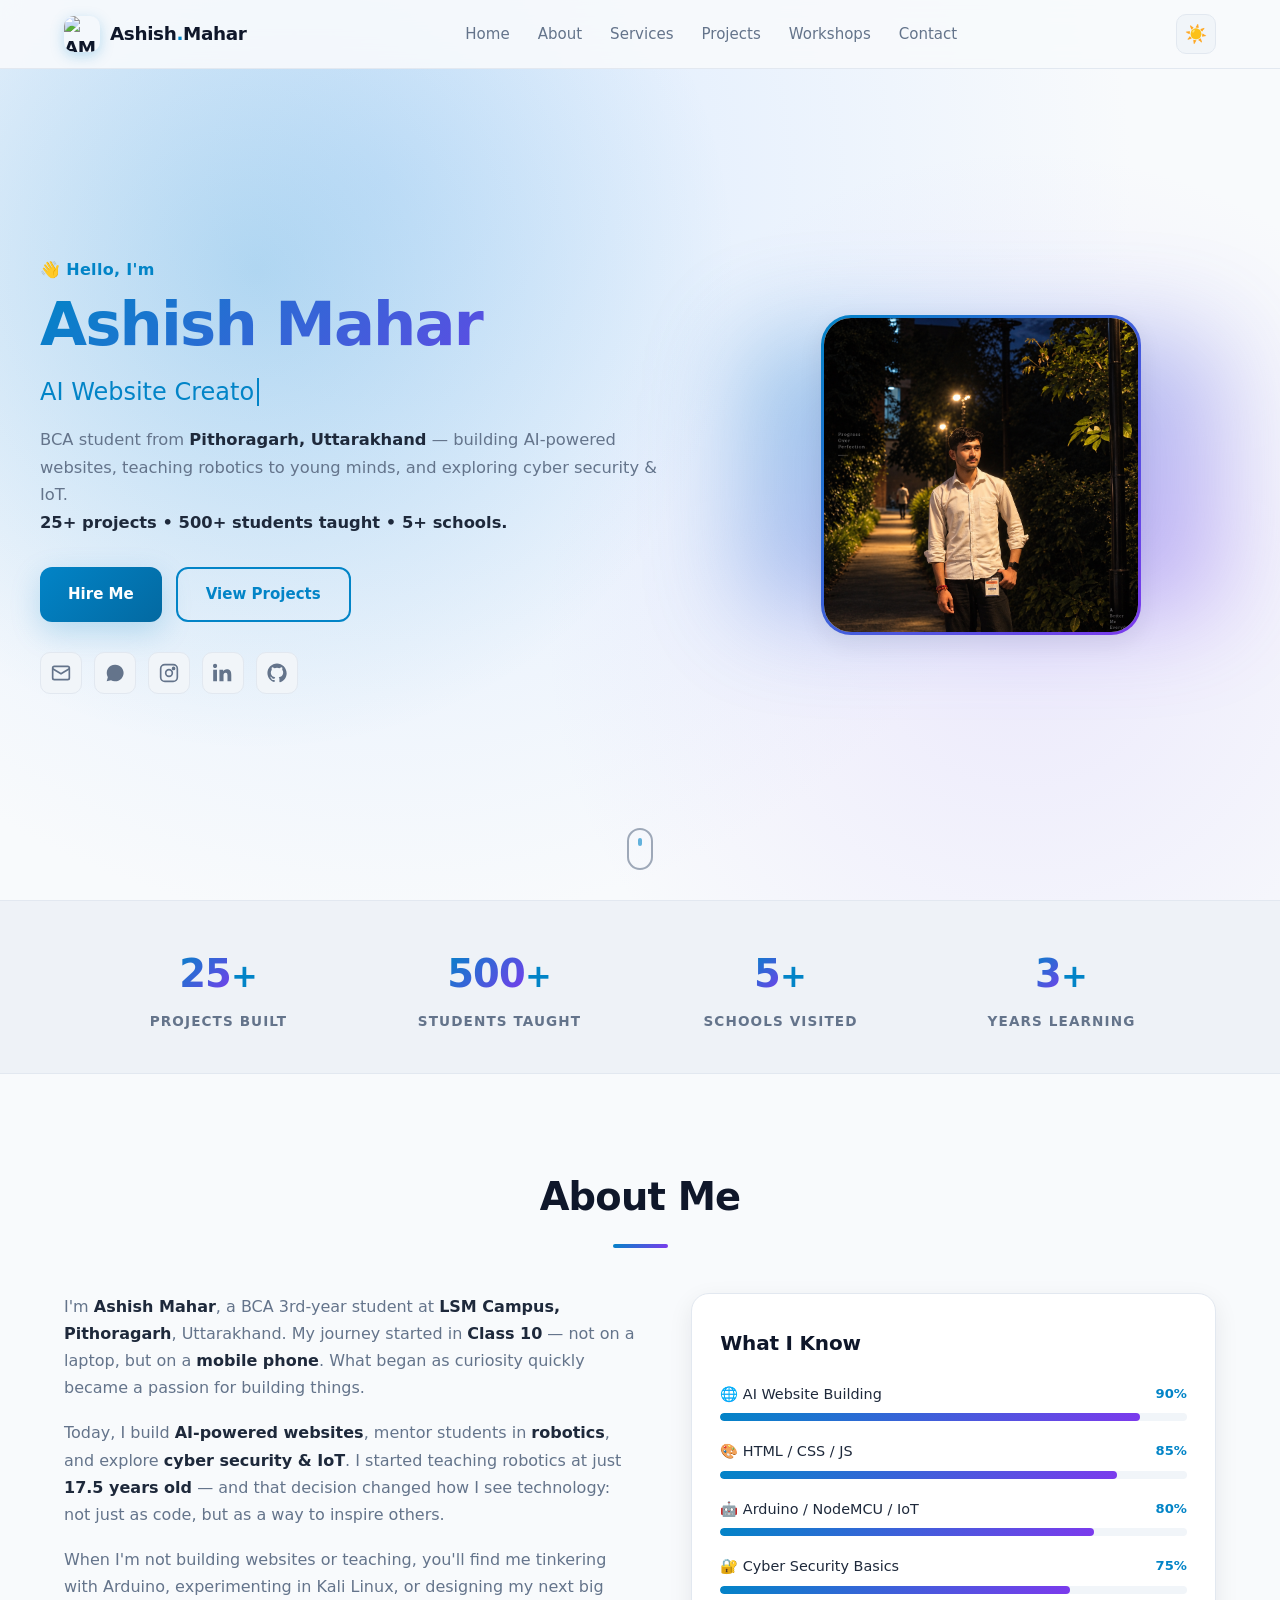
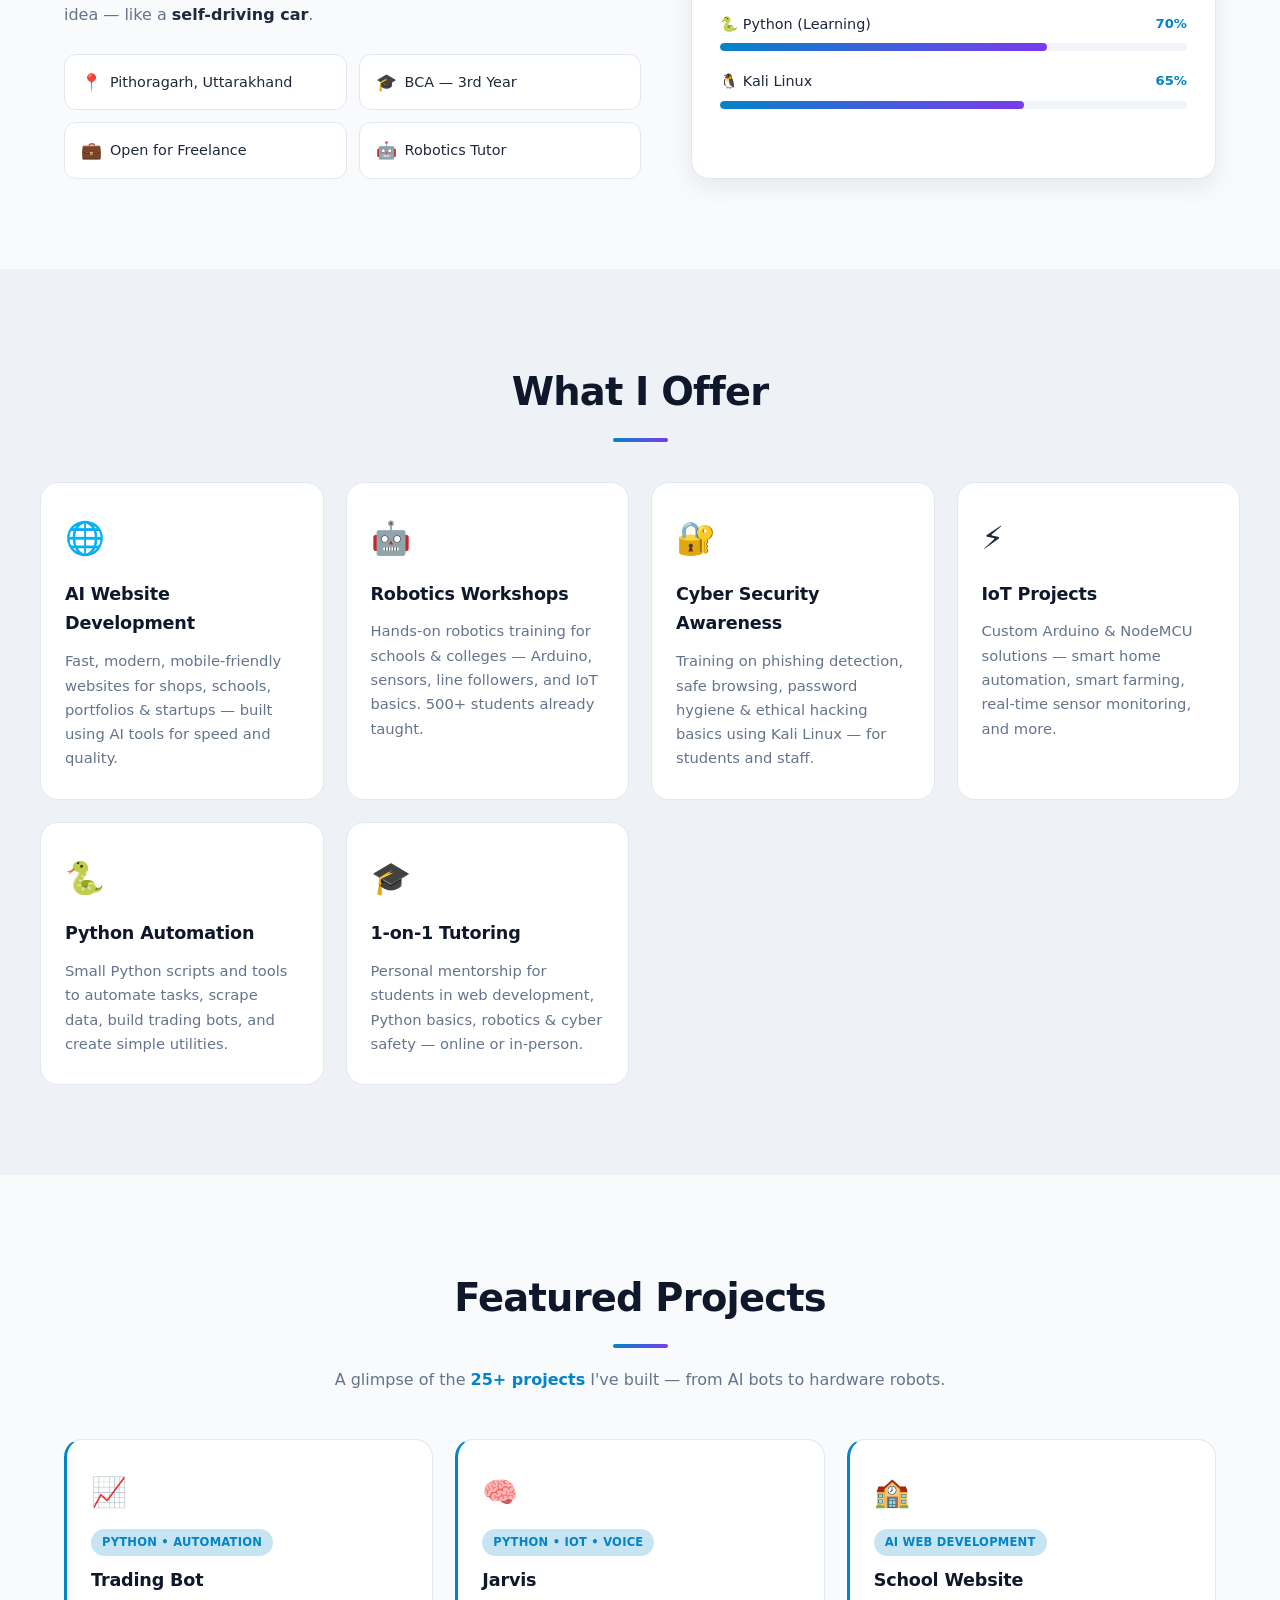
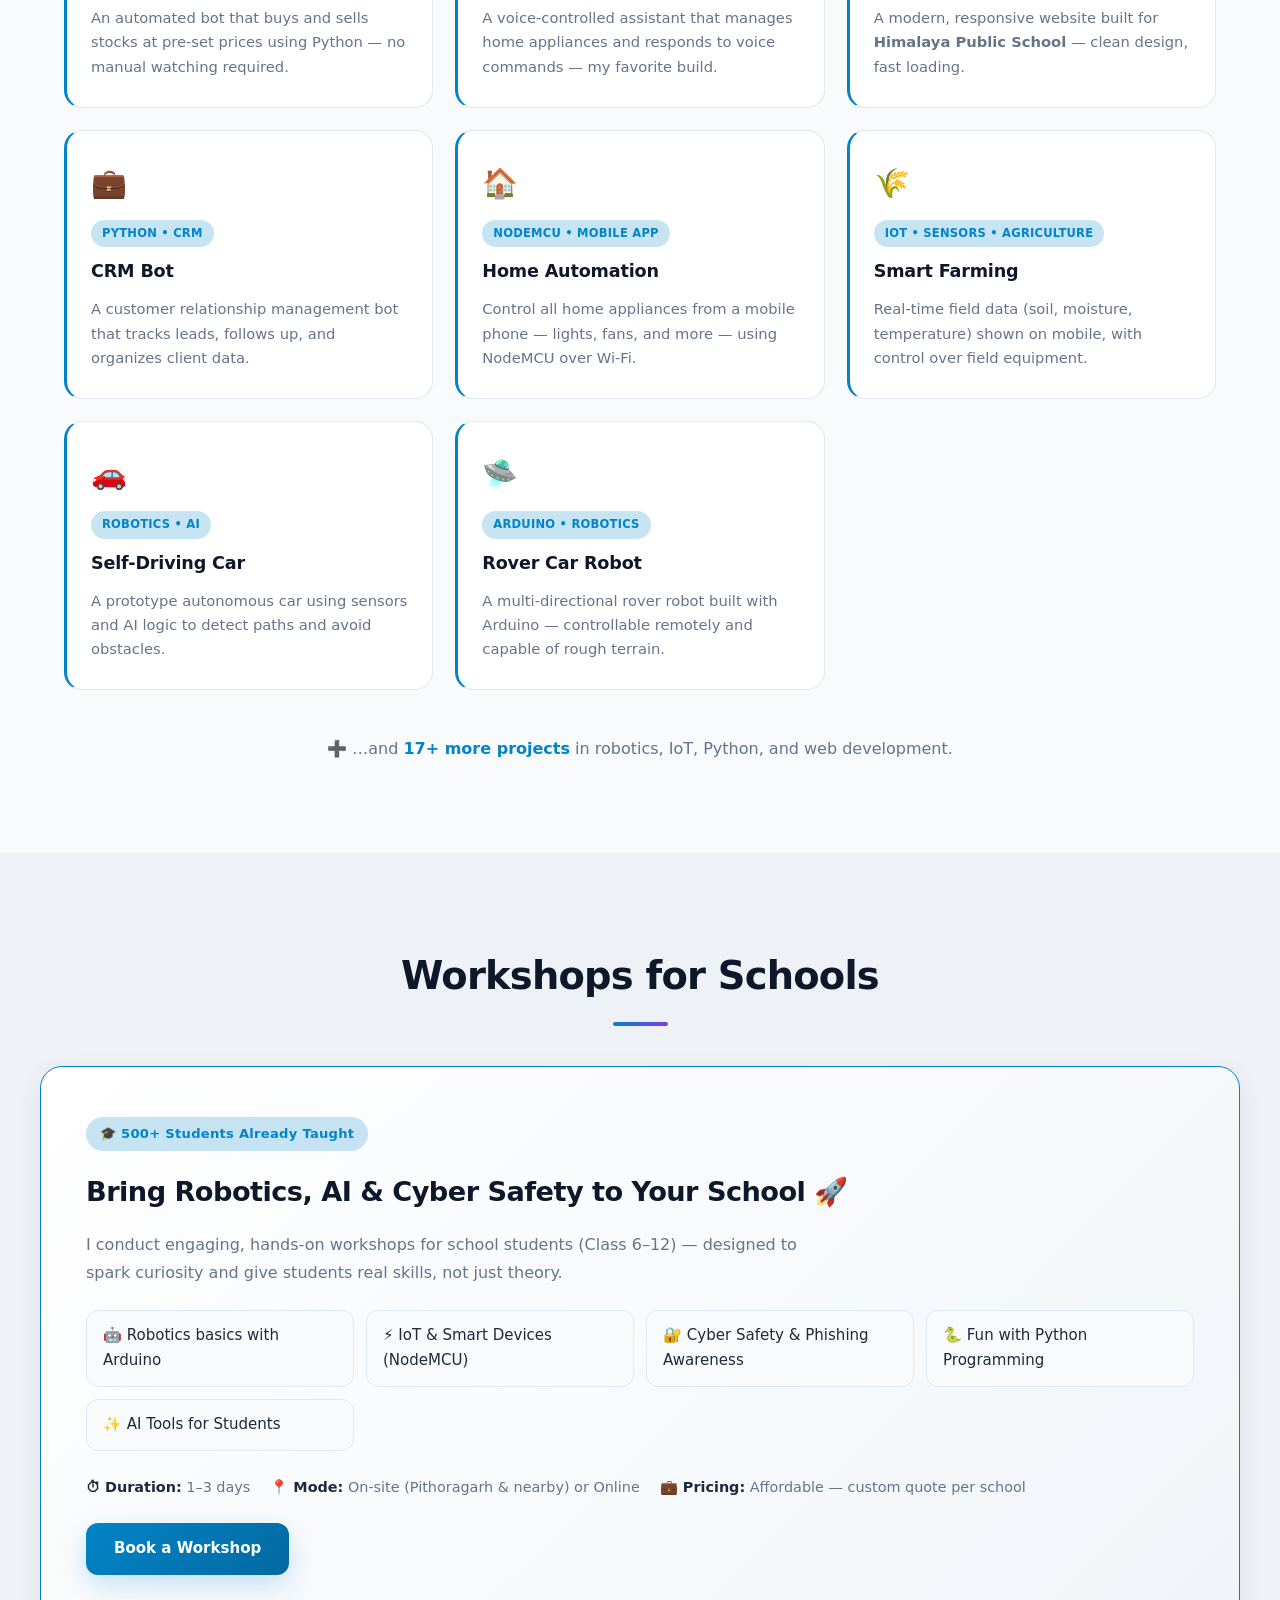
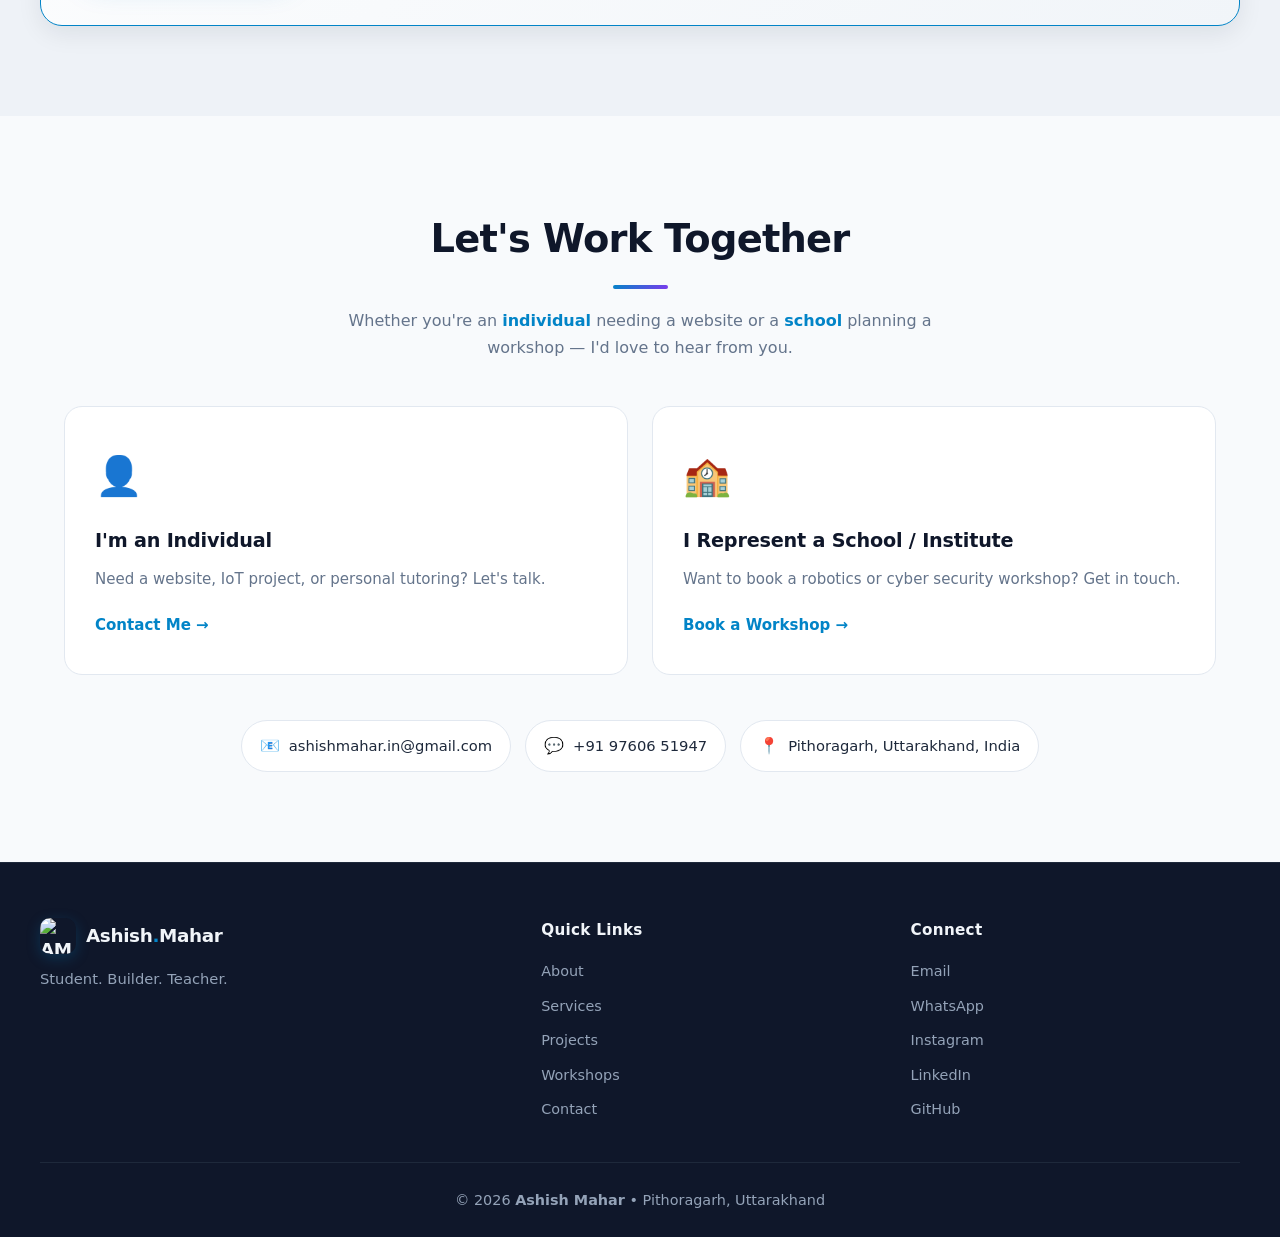
==== commit 4c47285d: "social links" ====
--- a/index.html
+++ b/index.html
@@ -77,13 +77,13 @@
         <a href="https://wa.me/919760651947" target="_blank" title="WhatsApp" aria-label="WhatsApp">
           <svg viewBox="0 0 24 24" fill="currentColor"><path d="M17.5 14.4c-.3-.1-1.7-.8-2-.9-.3-.1-.5-.1-.7.1-.2.3-.8.9-.9 1.1-.2.2-.3.2-.6.1-.3-.1-1.2-.4-2.3-1.4-.9-.8-1.4-1.7-1.6-2-.2-.3 0-.4.1-.6.1-.1.3-.3.4-.5.1-.2.2-.3.3-.5.1-.2 0-.4 0-.5 0-.1-.7-1.6-.9-2.2-.2-.6-.5-.5-.7-.5h-.6c-.2 0-.5.1-.8.4-.3.3-1 1-1 2.5s1.1 2.9 1.2 3.1c.1.2 2.1 3.2 5 4.5.7.3 1.2.5 1.7.6.7.2 1.3.2 1.8.1.5-.1 1.7-.7 1.9-1.4.2-.7.2-1.2.2-1.4-.1-.1-.3-.2-.6-.3zM12 2a10 10 0 0 0-8.6 15L2 22l5.2-1.4A10 10 0 1 0 12 2z"/></svg>
         </a>
-        <a href="https://www.instagram.com/" target="_blank" title="Instagram" aria-label="Instagram">
+        <a href="https://www.instagram.com/ashish_mahar._" target="_blank" title="Instagram" aria-label="Instagram">
           <svg viewBox="0 0 24 24" fill="none" stroke="currentColor" stroke-width="2"><rect x="2" y="2" width="20" height="20" rx="5"/><circle cx="12" cy="12" r="4"/><circle cx="17.5" cy="6.5" r="1.2" fill="currentColor"/></svg>
         </a>
-        <a href="https://www.linkedin.com/" target="_blank" title="LinkedIn" aria-label="LinkedIn">
+        <a href="https://www.linkedin.com/in/ashish-singh-mahar/" target="_blank" title="LinkedIn" aria-label="LinkedIn">
           <svg viewBox="0 0 24 24" fill="currentColor"><path d="M4.98 3.5C4.98 4.88 3.87 6 2.5 6S0 4.88 0 3.5 1.12 1 2.5 1s2.48 1.12 2.48 2.5zM.22 8h4.56v14H.22V8zm7.5 0h4.37v1.92h.06c.61-1.15 2.1-2.37 4.32-2.37 4.62 0 5.47 3.04 5.47 7v7.45h-4.56v-6.6c0-1.57-.03-3.6-2.2-3.6-2.2 0-2.54 1.72-2.54 3.5v6.7H7.72V8z"/></svg>
         </a>
-        <a href="https://github.com/" target="_blank" title="GitHub" aria-label="GitHub">
+        <a href="https://github.com/Ashish-Mahar" target="_blank" title="GitHub" aria-label="GitHub">
           <svg viewBox="0 0 24 24" fill="currentColor"><path d="M12 .5C5.7.5.5 5.7.5 12c0 5.1 3.3 9.4 7.9 10.9.6.1.8-.2.8-.6v-2c-3.2.7-3.9-1.5-3.9-1.5-.5-1.3-1.3-1.7-1.3-1.7-1.1-.7.1-.7.1-.7 1.1.1 1.7 1.2 1.7 1.2 1 1.7 2.7 1.2 3.4.9.1-.7.4-1.2.7-1.5-2.6-.3-5.3-1.3-5.3-5.8 0-1.3.5-2.3 1.2-3.1-.1-.3-.5-1.5.1-3.1 0 0 1-.3 3.2 1.2a11 11 0 0 1 5.8 0c2.2-1.5 3.2-1.2 3.2-1.2.6 1.6.2 2.8.1 3.1.8.8 1.2 1.8 1.2 3.1 0 4.5-2.7 5.5-5.3 5.8.4.4.8 1.1.8 2.2v3.3c0 .3.2.7.8.6 4.6-1.5 7.9-5.8 7.9-10.9C23.5 5.7 18.3.5 12 .5z"/></svg>
         </a>
       </div>
@@ -377,15 +377,14 @@
       <h4>Connect</h4>
       <a href="mailto:ashishmahar.in@gmail.com">Email</a>
       <a href="https://wa.me/919760651947" target="_blank">WhatsApp</a>
-      <a href="https://www.instagram.com/" target="_blank">Instagram</a>
-      <a href="https://www.linkedin.com/" target="_blank">LinkedIn</a>
-      <a href="https://github.com/" target="_blank">GitHub</a>
+      <a href="https://www.instagram.com/ashish_mahar._" target="_blank">Instagram</a>
+      <a href="https://www.linkedin.com/in/ashish-singh-mahar/" target="_blank">LinkedIn</a>
+      <a href="https://github.com/Ashish-Mahar" target="_blank">GitHub</a>
     </div>
   </div>
 
   <div class="footer-bottom">
     <p>© <span id="year"></span> <strong>Ashish Mahar</strong> • Pithoragarh, Uttarakhand</p>
-    <p class="small">Built with ❤️ using AI tools</p>
   </div>
 </footer>
 
